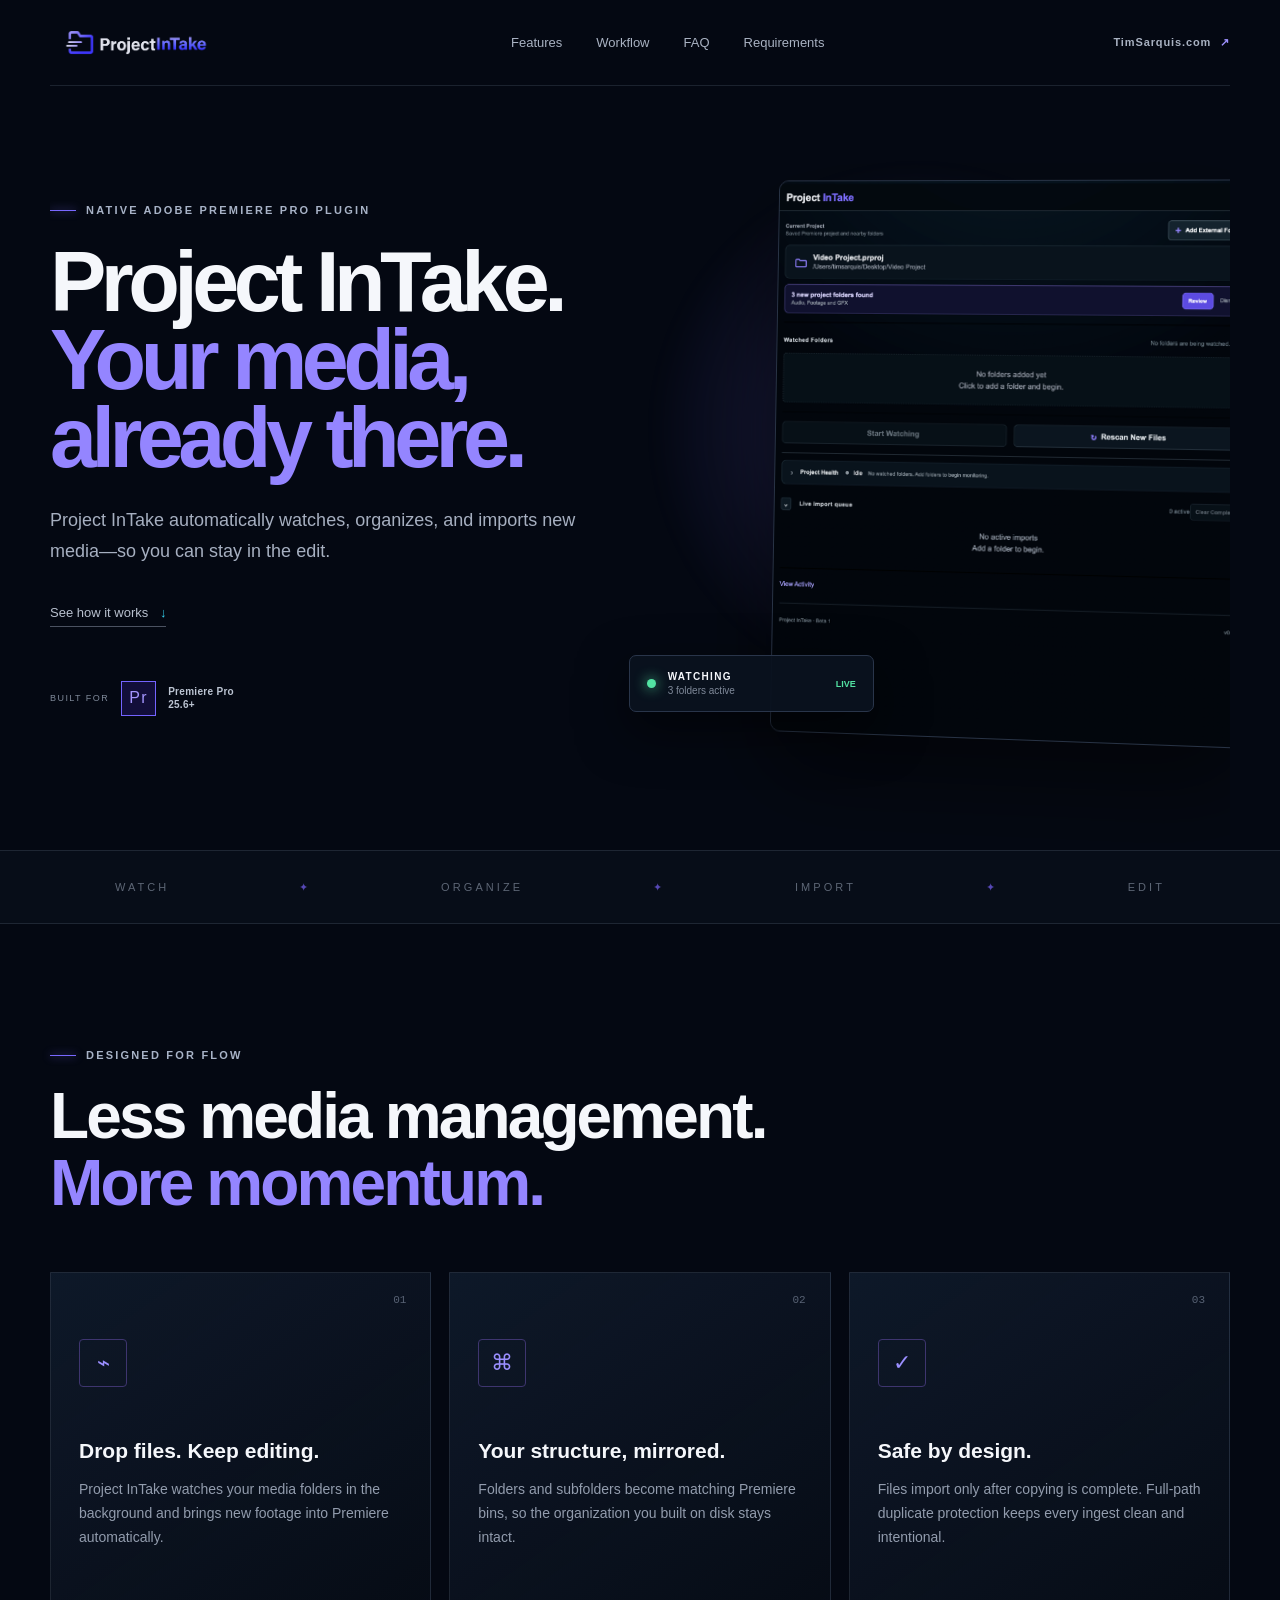
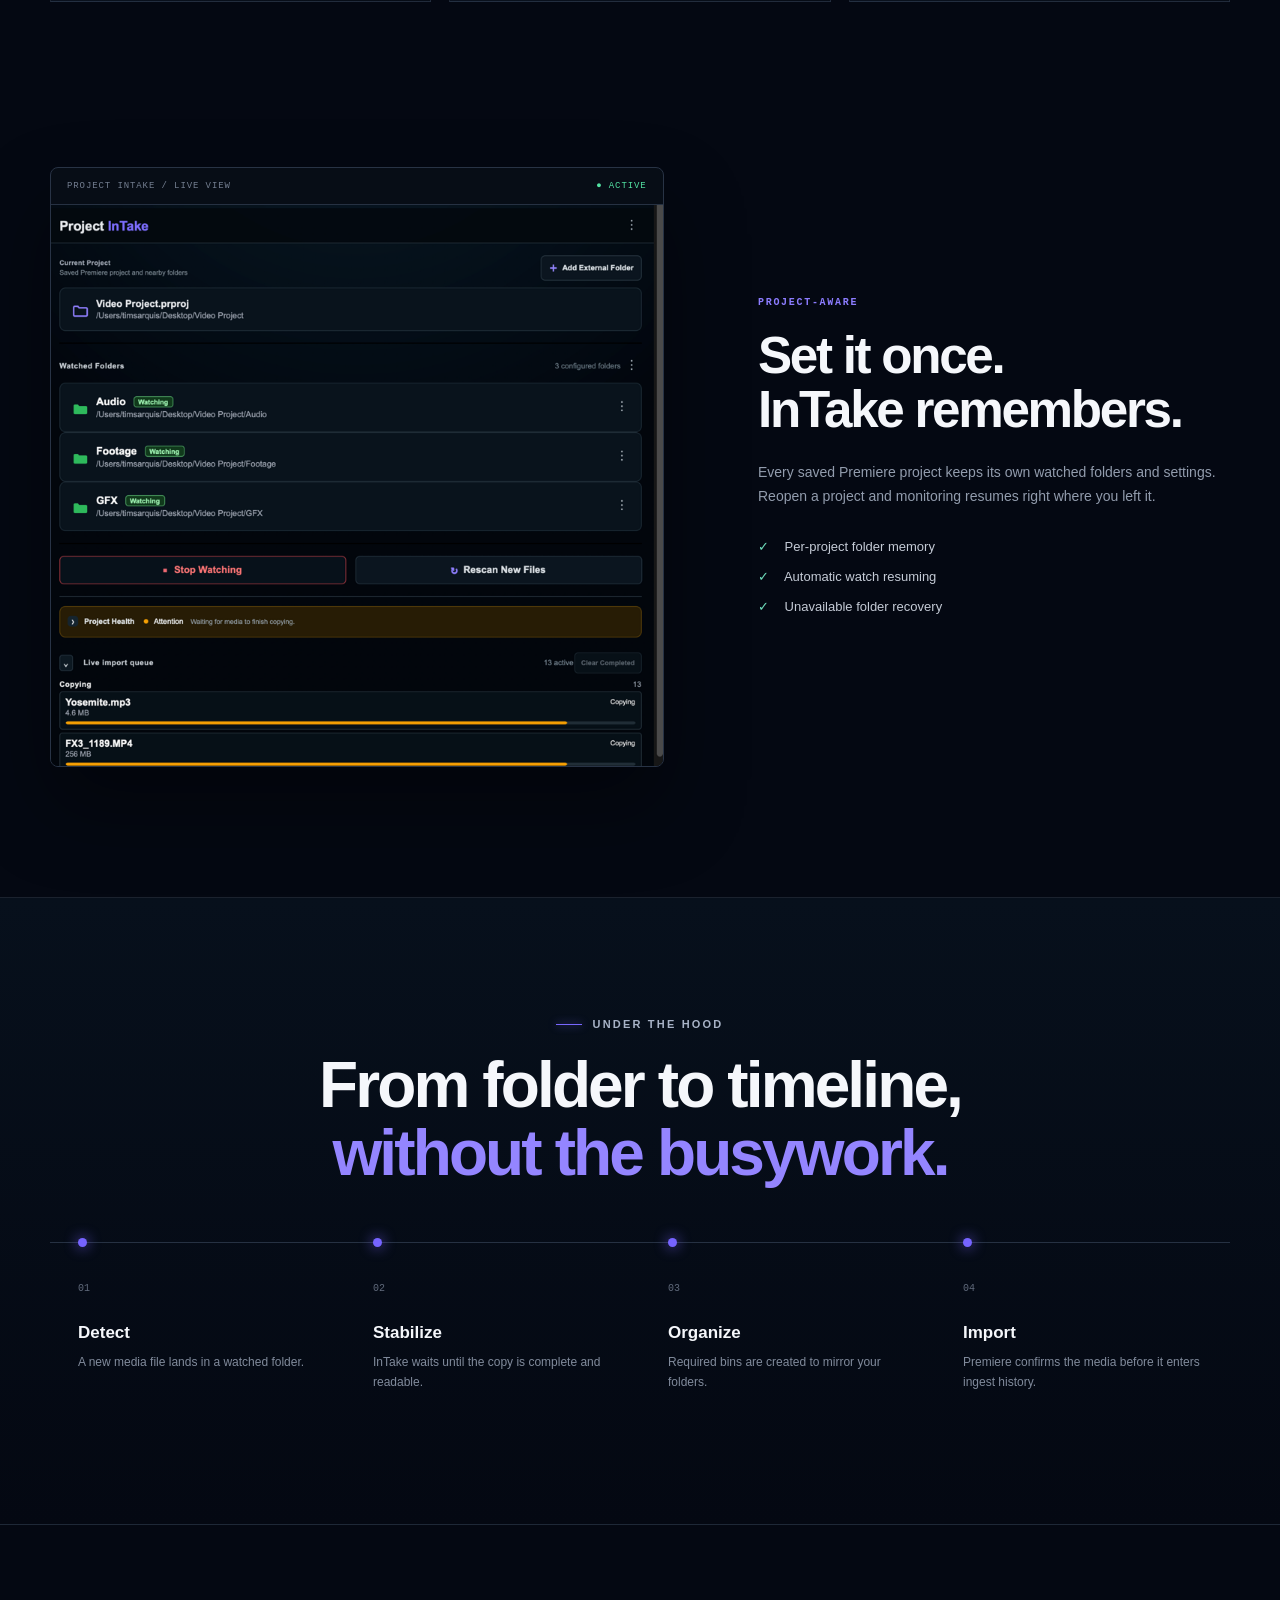
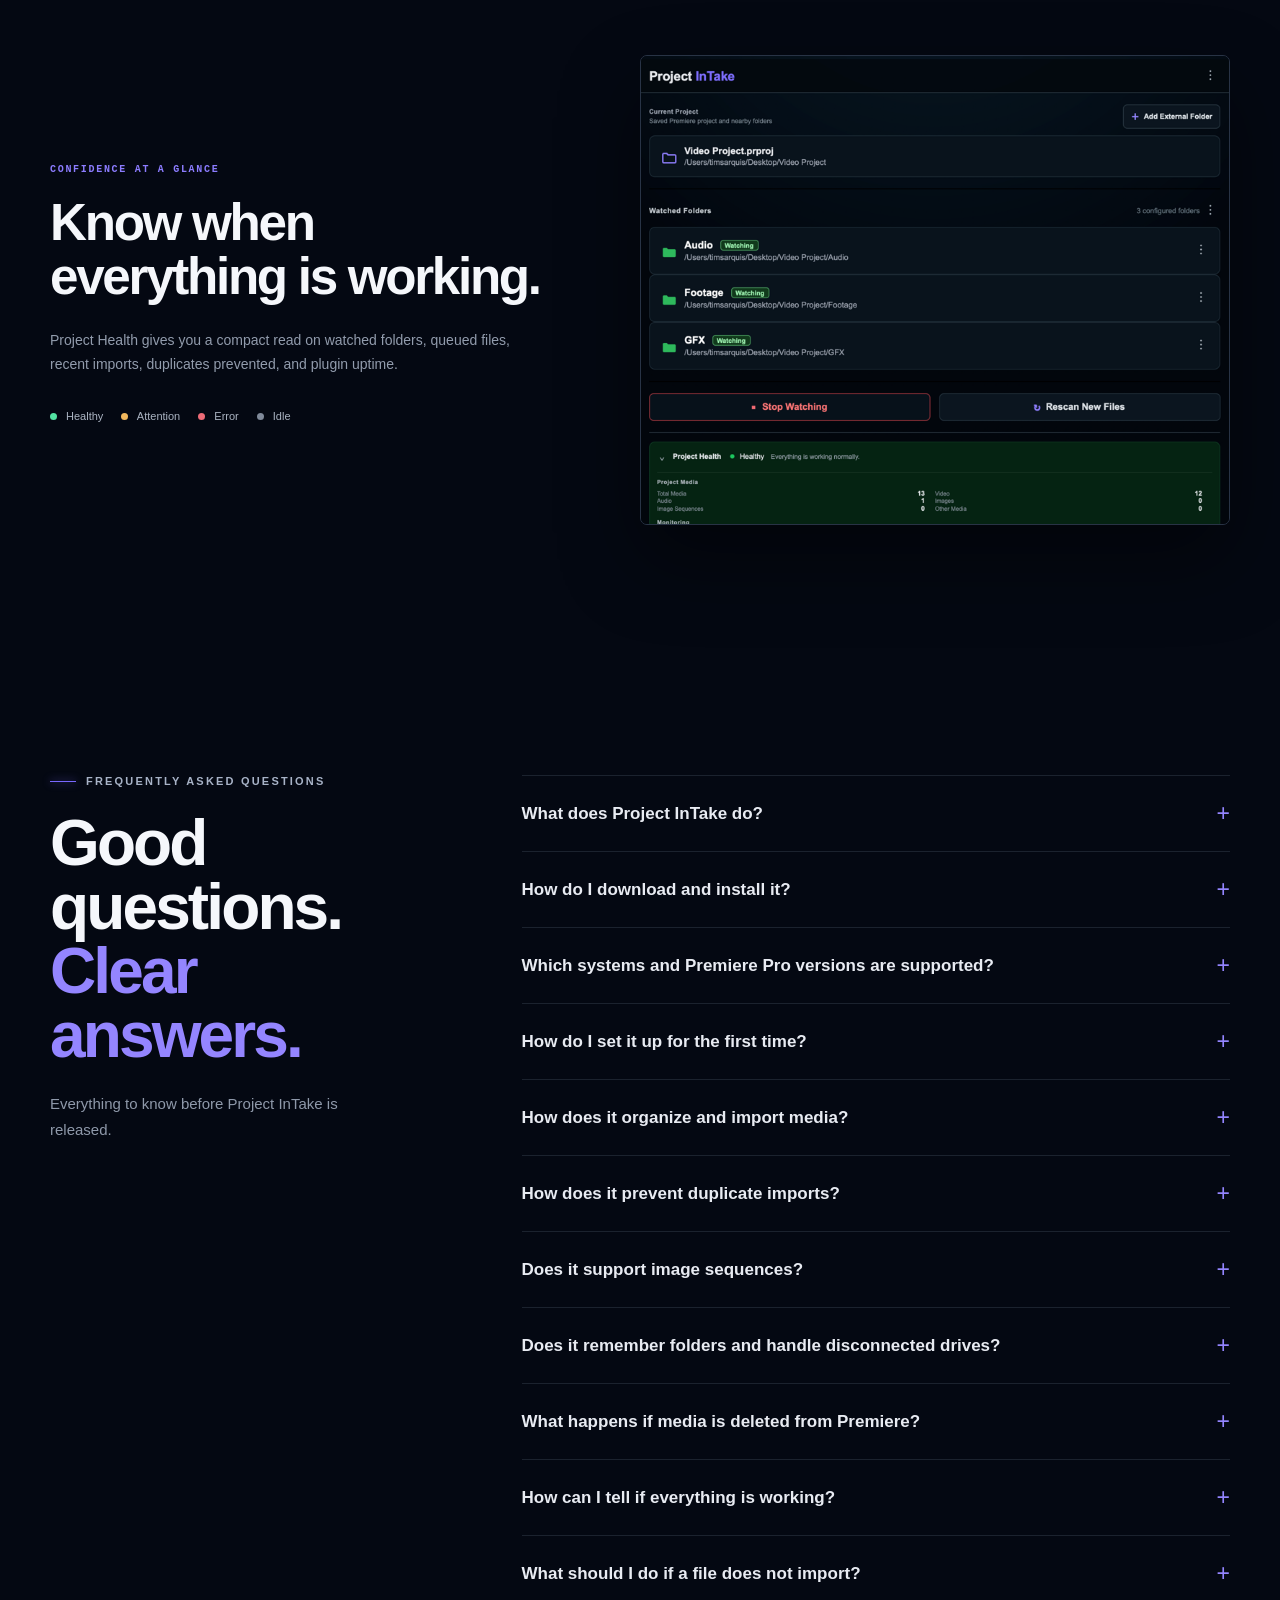
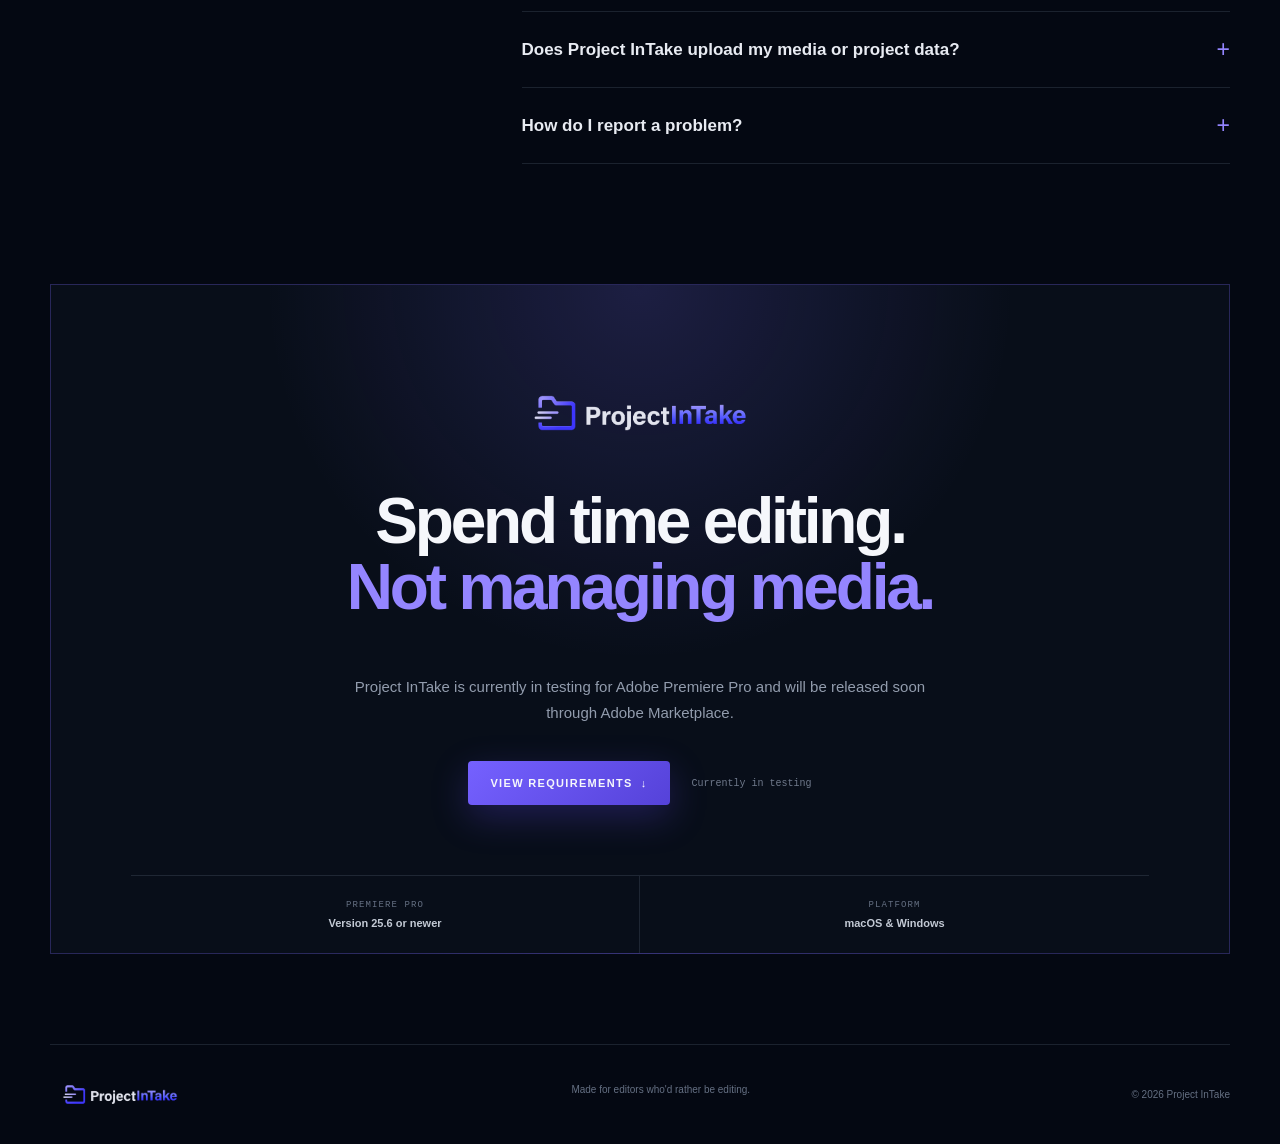
==== projectintake/index.html @ aa26c538 "Add files via upload" ====
<!doctype html>
<html lang="en">
  <head>
    <meta charset="utf-8">
    <meta name="viewport" content="width=device-width, initial-scale=1">
    <title>Project InTake — Automatic Media Ingest for Premiere Pro</title>
    <meta name="description" content="Project InTake watches your folders, organizes new media, and imports it into Adobe Premiere Pro automatically.">
    <meta name="theme-color" content="#040812">
    <link rel="canonical" href="https://timsarquis.com/projectintake/">
    <link rel="icon" href="./assets/project-intake-icon.svg" type="image/svg+xml">
    <link rel="stylesheet" href="./styles.css">
    <meta property="og:type" content="website">
    <meta property="og:title" content="Project InTake — Your media, already there.">
    <meta property="og:description" content="Automatic ingest for Adobe Premiere Pro.">
    <meta property="og:url" content="https://timsarquis.com/projectintake/">
    <meta property="og:image" content="https://timsarquis.com/projectintake/assets/og.jpg">
    <meta property="og:image:width" content="1200">
    <meta property="og:image:height" content="630">
    <meta property="og:image:alt" content="Project InTake automatic media ingest plugin for Adobe Premiere Pro">
    <meta name="twitter:card" content="summary_large_image">
    <meta name="twitter:title" content="Project InTake — Your media, already there.">
    <meta name="twitter:description" content="Automatic ingest for Adobe Premiere Pro.">
    <meta name="twitter:image" content="https://timsarquis.com/projectintake/assets/og.jpg">
    <meta name="twitter:image:alt" content="Project InTake automatic media ingest plugin for Adobe Premiere Pro">
    <script type="application/ld+json">
      {
        "@context": "https://schema.org",
        "@graph": [
          {
            "@type": "SoftwareApplication",
            "@id": "https://timsarquis.com/projectintake/#software",
            "name": "Project InTake",
            "url": "https://timsarquis.com/projectintake/",
            "description": "A native Adobe Premiere Pro plugin that watches folders, organizes new media, and imports it automatically.",
            "applicationCategory": "MultimediaApplication",
            "applicationSubCategory": "Adobe Premiere Pro plugin",
            "operatingSystem": "macOS, Windows",
            "softwareRequirements": "Adobe Premiere Pro version 25.6 or newer",
            "image": "https://timsarquis.com/projectintake/assets/og.jpg"
          },
          {
            "@type": "FAQPage",
            "@id": "https://timsarquis.com/projectintake/#faq",
            "mainEntity": [
              {
                "@type": "Question",
                "name": "What does Project InTake do?",
                "acceptedAnswer": {
                  "@type": "Answer",
                  "text": "Project InTake is a native Premiere Pro plugin that watches folders connected to your project and automatically imports new media. It mirrors your folder structure as Premiere bins, waits for copies to finish, prevents duplicate imports, and remembers each project's setup."
                }
              },
              {
                "@type": "Question",
                "name": "How do I download and install it?",
                "acceptedAnswer": {
                  "@type": "Answer",
                  "text": "Project InTake is currently in testing and will be released through Adobe Marketplace. For a packaged release, quit Premiere Pro, open the supplied .ccx file, follow the Creative Cloud Desktop prompt, reopen Premiere Pro, and choose Window → UXP Plugins → Project InTake."
                }
              },
              {
                "@type": "Question",
                "name": "Which systems and Premiere Pro versions are supported?",
                "acceptedAnswer": {
                  "@type": "Answer",
                  "text": "Project InTake is available for macOS and Windows and requires Adobe Premiere Pro version 25.6 or newer."
                }
              },
              {
                "@type": "Question",
                "name": "How do I set it up for the first time?",
                "acceptedAnswer": {
                  "@type": "Answer",
                  "text": "Save the Premiere project, open Window → UXP Plugins → Project InTake, add discovered or external folders, confirm them under Watched Folders, and select Start Watching."
                }
              },
              {
                "@type": "Question",
                "name": "How does it organize and import media?",
                "acceptedAnswer": {
                  "@type": "Answer",
                  "text": "Folders and subfolders become matching Premiere bins. Project InTake waits for a copy to finish, checks for duplicates, creates the required bins, imports the media, and records it after Premiere confirms the import."
                }
              },
              {
                "@type": "Question",
                "name": "How does it prevent duplicate imports?",
                "acceptedAnswer": {
                  "@type": "Answer",
                  "text": "Project InTake compares normalized full file paths against the active Premiere project and persistent ingest history. Files with the same name in different folders remain distinct."
                }
              },
              {
                "@type": "Question",
                "name": "Does it support image sequences?",
                "acceptedAnswer": {
                  "@type": "Answer",
                  "text": "Yes. Supported numbered image sequences are grouped and imported as sequences after they stabilize."
                }
              },
              {
                "@type": "Question",
                "name": "Does it remember folders and handle disconnected drives?",
                "acceptedAnswer": {
                  "@type": "Answer",
                  "text": "Yes. Each saved Premiere project keeps its own watched folders and monitoring state. Unavailable folders are retained and monitoring resumes when they return."
                }
              },
              {
                "@type": "Question",
                "name": "What happens if media is deleted from Premiere?",
                "acceptedAnswer": {
                  "@type": "Answer",
                  "text": "Project InTake respects intentional deletions. Rescan New Files imports only never-ingested media, while Re-ingest Missing Media restores selected deleted items."
                }
              },
              {
                "@type": "Question",
                "name": "How can I tell if everything is working?",
                "acceptedAnswer": {
                  "@type": "Answer",
                  "text": "Project Health summarizes watched and unavailable folders, queued files, recent scans and imports, duplicate prevention, plugin uptime, and Healthy, Attention, Error, or Idle states."
                }
              },
              {
                "@type": "Question",
                "name": "What should I do if a file does not import?",
                "acceptedAnswer": {
                  "@type": "Answer",
                  "text": "Allow time for the copy to finish, check the Live Import Queue, confirm the watched folder is available, select Rescan New Files, and check Project Health."
                }
              },
              {
                "@type": "Question",
                "name": "Does Project InTake upload my media or project data?",
                "acceptedAnswer": {
                  "@type": "Answer",
                  "text": "No. Project InTake operates locally, does not upload media, and stores its settings in private UXP data."
                }
              },
              {
                "@type": "Question",
                "name": "How do I report a problem?",
                "acceptedAnswer": {
                  "@type": "Answer",
                  "text": "Open Help → Export Diagnostic Report, save the report, choose Open Support Email, and send the report with a description of the issue to projectintakeplugin@gmail.com."
                }
              }
            ]
          }
        ]
      }
    </script>
  </head>
  <body>
    <main>
      <nav class="nav shell" aria-label="Primary navigation">
        <a class="brand nav-brand" href="#top" aria-label="Project InTake home">
          <img src="./assets/project-intake-logo-nav.png" alt="Project InTake" width="172" height="50">
        </a>
        <div class="nav-links">
          <a href="#features">Features</a>
          <a href="#workflow">Workflow</a>
          <a href="#faq">FAQ</a>
          <a href="#requirements">Requirements</a>
        </div>
        <a class="site-back-link" href="https://timsarquis.com/" aria-label="Return to Tim Sarquis portfolio">TimSarquis.com <span>↗</span></a>
      </nav>

      <section class="hero shell" id="top">
        <div class="hero-copy">
          <div class="eyebrow"><span></span> Native Adobe Premiere Pro plugin</div>
          <h1>Project InTake.<br><em>Your media,<br>already there.</em></h1>
          <p>Project InTake automatically watches, organizes, and imports new media—so you can stay in the edit.</p>
          <div class="hero-actions">
            <a class="text-link" href="#workflow">See how it works <span>↓</span></a>
          </div>
          <div class="compat">
            <span>BUILT FOR</span>
            <div class="pr-badge">Pr</div>
            <strong>Premiere Pro<br>25.6+</strong>
          </div>
        </div>
        <div class="hero-visual">
          <div class="orb"></div>
          <div class="screen main-screen">
            <img src="./assets/plugin-1-optimized.png" alt="Project InTake plugin showing a saved Premiere project and watched folders" width="816" height="1042" fetchpriority="high">
          </div>
          <div class="status-card">
            <div class="pulse"></div>
            <div><b>WATCHING</b><span>3 folders active</span></div>
            <strong>LIVE</strong>
          </div>
        </div>
      </section>

      <div class="signal-strip">
        <div class="shell">
          <span>WATCH</span><i>✦</i><span>ORGANIZE</span><i>✦</i><span>IMPORT</span><i>✦</i><span>EDIT</span>
        </div>
      </div>

      <section class="section shell" id="features">
        <div class="section-heading">
          <div class="eyebrow"><span></span> Designed for flow</div>
          <h2>Less media management.<br><em>More momentum.</em></h2>
        </div>
        <div class="feature-grid">
          <article class="feature-card">
            <span class="feature-number">01</span>
            <div class="feature-icon">⌁</div>
            <h3>Drop files. Keep editing.</h3>
            <p>Project InTake watches your media folders in the background and brings new footage into Premiere automatically.</p>
          </article>
          <article class="feature-card">
            <span class="feature-number">02</span>
            <div class="feature-icon">⌘</div>
            <h3>Your structure, mirrored.</h3>
            <p>Folders and subfolders become matching Premiere bins, so the organization you built on disk stays intact.</p>
          </article>
          <article class="feature-card">
            <span class="feature-number">03</span>
            <div class="feature-icon">✓</div>
            <h3>Safe by design.</h3>
            <p>Files import only after copying is complete. Full-path duplicate protection keeps every ingest clean and intentional.</p>
          </article>
        </div>
      </section>

      <section class="showcase shell">
        <div class="showcase-frame">
          <div class="frame-top"><span>PROJECT INTAKE / LIVE VIEW</span><span>● ACTIVE</span></div>
          <img src="./assets/plugin-4-optimized.png" alt="Project InTake actively monitoring project folders" width="816" height="1042" loading="lazy">
        </div>
        <div class="showcase-copy">
          <span class="kicker">PROJECT-AWARE</span>
          <h2>Set it once.<br>InTake remembers.</h2>
          <p>Every saved Premiere project keeps its own watched folders and settings. Reopen a project and monitoring resumes right where you left it.</p>
          <ul>
            <li><span>✓</span> Per-project folder memory</li>
            <li><span>✓</span> Automatic watch resuming</li>
            <li><span>✓</span> Unavailable folder recovery</li>
          </ul>
        </div>
      </section>

      <section class="workflow" id="workflow">
        <div class="shell">
          <div class="section-heading centered">
            <div class="eyebrow"><span></span> Under the hood</div>
            <h2>From folder to timeline,<br><em>without the busywork.</em></h2>
          </div>
          <div class="flow-grid">
            <div class="flow-step"><span>01</span><div class="flow-dot"></div><h3>Detect</h3><p>A new media file lands in a watched folder.</p></div>
            <div class="flow-step"><span>02</span><div class="flow-dot"></div><h3>Stabilize</h3><p>InTake waits until the copy is complete and readable.</p></div>
            <div class="flow-step"><span>03</span><div class="flow-dot"></div><h3>Organize</h3><p>Required bins are created to mirror your folders.</p></div>
            <div class="flow-step"><span>04</span><div class="flow-dot"></div><h3>Import</h3><p>Premiere confirms the media before it enters ingest history.</p></div>
          </div>
        </div>
      </section>

      <section class="health shell">
        <div class="health-copy">
          <span class="kicker">CONFIDENCE AT A GLANCE</span>
          <h2>Know when everything is working.</h2>
          <p>Project Health gives you a compact read on watched folders, queued files, recent imports, duplicates prevented, and plugin uptime.</p>
          <div class="health-states">
            <span><i class="green"></i> Healthy</span>
            <span><i class="amber"></i> Attention</span>
            <span><i class="red"></i> Error</span>
            <span><i></i> Idle</span>
          </div>
        </div>
        <div class="health-screen">
          <img src="./assets/plugin-5-optimized.png" alt="Project InTake Project Health and live import queue" width="816" height="1042" loading="lazy">
        </div>
      </section>

      <section class="faq shell" id="faq">
        <div class="faq-intro">
          <div class="eyebrow"><span></span> Frequently asked questions</div>
          <h2>Good questions.<br><em>Clear answers.</em></h2>
          <p>Everything to know before Project InTake is released.</p>
        </div>
        <div class="faq-list">
          <details>
            <summary>What does Project InTake do?</summary>
            <div class="faq-answer">
              <p>Project InTake is a native Premiere Pro plugin that watches folders connected to your project and automatically imports new media. It mirrors your folder structure as Premiere bins, waits for copies to finish, prevents duplicate imports, and remembers each project's setup.</p>
            </div>
          </details>
          <details>
            <summary>How do I download and install it?</summary>
            <div class="faq-answer">
              <p>Project InTake is currently in testing and is not yet available for public download. It will be released through Adobe Marketplace. When the packaged release is available:</p>
              <ol>
                <li>Quit Adobe Premiere Pro.</li>
                <li>Double-click the supplied Project InTake <code>.ccx</code> file.</li>
                <li>Follow the Creative Cloud Desktop installation prompt.</li>
                <li>Reopen Premiere Pro and choose <strong>Window → UXP Plugins → Project InTake</strong>.</li>
              </ol>
              <p>Developer Mode is not required for a packaged <code>.ccx</code> installation.</p>
            </div>
          </details>
          <details>
            <summary>Which systems and Premiere Pro versions are supported?</summary>
            <div class="faq-answer">
              <p>Project InTake is available for macOS and Windows and requires Adobe Premiere Pro version 25.6 or newer.</p>
            </div>
          </details>
          <details>
            <summary>How do I set it up for the first time?</summary>
            <div class="faq-answer">
              <ol>
                <li>Open and save the Premiere project you want Project InTake to manage.</li>
                <li>Open <strong>Window → UXP Plugins → Project InTake</strong>.</li>
                <li>Add the nearby folders Project InTake discovers, or choose <strong>Add External Folder</strong>.</li>
                <li>Confirm the folders under Watched Folders and select <strong>Start Watching</strong>.</li>
              </ol>
              <p>Adding a folder does not start monitoring until Start Watching is selected.</p>
            </div>
          </details>
          <details>
            <summary>How does it organize and import media?</summary>
            <div class="faq-answer">
              <p>Folders and subfolders become matching Premiere bins. When new media appears, Project InTake waits until the copy is complete, checks for duplicates, creates the required bins, imports the media, and records it only after Premiere confirms the import.</p>
            </div>
          </details>
          <details>
            <summary>How does it prevent duplicate imports?</summary>
            <div class="faq-answer">
              <p>Project InTake compares normalized full file paths against both the active Premiere project and its persistent ingest history. Files with the same name in different folders remain distinct, while media already in Premiere is skipped.</p>
            </div>
          </details>
          <details>
            <summary>Does it support image sequences?</summary>
            <div class="faq-answer">
              <p>Yes. Supported numbered image sequences are grouped and imported as sequences instead of hundreds of individual stills. Project InTake waits for the sequence to stabilize before importing it.</p>
            </div>
          </details>
          <details>
            <summary>Does it remember folders and handle disconnected drives?</summary>
            <div class="faq-answer">
              <p>Yes. Each saved Premiere project keeps its own watched folders and monitoring state. If a drive disconnects or a folder becomes unavailable, Project InTake keeps the entry, continues watching available folders, and resumes monitoring when the folder returns.</p>
            </div>
          </details>
          <details>
            <summary>What happens if media is deleted from Premiere?</summary>
            <div class="faq-answer">
              <p>Project InTake respects intentional deletions. <strong>Rescan New Files</strong> imports only media that has never been ingested. To restore a deleted project item, use <strong>Re-ingest Missing Media…</strong>, select the files you want, and confirm the recovery.</p>
            </div>
          </details>
          <details>
            <summary>How can I tell if everything is working?</summary>
            <div class="faq-answer">
              <p>Project Health summarizes watched and unavailable folders, queued files, recent scans and imports, duplicate prevention, and plugin uptime. Its Healthy, Attention, Error, and Idle states provide a quick status check.</p>
            </div>
          </details>
          <details>
            <summary>What should I do if a file does not import?</summary>
            <div class="faq-answer">
              <p>Allow time for the copy to finish, check the Live Import Queue, confirm the watched folder is available, and select <strong>Rescan New Files</strong>. Project Health will show a warning or error when something needs attention.</p>
            </div>
          </details>
          <details>
            <summary>Does Project InTake upload my media or project data?</summary>
            <div class="faq-answer">
              <p>No. Project InTake operates locally. It does not upload media or directly modify the Premiere project file. Watched folders, monitoring state, ingest history, and related settings are stored in the plugin's private UXP data.</p>
            </div>
          </details>
          <details>
            <summary>How do I report a problem?</summary>
            <div class="faq-answer">
              <p>Open <strong>Help → Export Diagnostic Report</strong>, save the report, then choose <strong>Open Support Email</strong>. Attach the report and describe what happened, what you expected, and how to reproduce it. Reports can be sent to <a href="mailto:projectintakeplugin@gmail.com">projectintakeplugin@gmail.com</a>.</p>
            </div>
          </details>
        </div>
      </section>

      <section class="install shell" id="install">
        <img class="install-logo" src="./assets/project-intake-logo.png" alt="Project InTake" width="747" height="219" loading="lazy">
        <h2>Spend time editing.<br><em>Not managing media.</em></h2>
        <p>Project InTake is currently in testing for Adobe Premiere Pro and will be released soon through Adobe Marketplace.</p>
        <div class="install-actions">
          <a class="button primary" href="#requirements">View requirements <span>↓</span></a>
          <span>Currently in testing</span>
        </div>
        <div class="requirements" id="requirements">
          <div><span>PREMIERE PRO</span><strong>Version 25.6 or newer</strong></div>
          <div><span>PLATFORM</span><strong>macOS &amp; Windows</strong></div>
        </div>
      </section>

      <footer class="shell">
        <a class="brand footer-brand" href="#top" aria-label="Project InTake home">
          <img src="./assets/project-intake-logo.png" alt="Project InTake" width="140" height="41">
        </a>
        <p>Made for editors who'd rather be editing.</p>
        <span>© 2026 Project InTake</span>
      </footer>
    </main>
  </body>
</html>
---- projectintake/styles.css ----
:root {
  --bg: #040812;
  --panel: #09111f;
  --panel-2: #0d1728;
  --text: #f5f7fb;
  --muted: #909aad;
  --line: rgba(151, 165, 190, 0.16);
  --violet: #7968ff;
  --cyan: #35d0ed;
}

* { box-sizing: border-box; }
html { scroll-behavior: smooth; }
body { margin: 0; background: var(--bg); color: var(--text); font-family: Arial, Helvetica, sans-serif; }
a { color: inherit; text-decoration: none; }
.shell { width: min(1180px, calc(100% - 48px)); margin-inline: auto; }
.nav { height: 86px; display: flex; align-items: center; justify-content: space-between; border-bottom: 1px solid var(--line); position: relative; z-index: 10; }
.brand { display: flex; align-items: center; gap: 12px; font: 700 12px/1 Arial; letter-spacing: .16em; }
.nav-brand img { display: block; width: 172px; height: auto; }
.nav-links { display: flex; gap: 34px; color: #a9b2c2; font-size: 13px; }
.nav-links a:hover { color: white; }
.site-back-link { color: #a9b2c2; font-size: 11px; font-weight: 700; letter-spacing: .08em; white-space: nowrap; }
.site-back-link span { color: #9e92ff; margin-left: 5px; }
.site-back-link:hover { color: white; }
.nav-cta { border: 1px solid rgba(121,104,255,.55); padding: 12px 16px; border-radius: 4px; font-size: 12px; font-weight: 700; }
.nav-cta span, .button span { color: #9e92ff; margin-left: 8px; }
.hero { min-height: 720px; display: grid; grid-template-columns: 48% 52%; align-items: center; padding-block: 74px 90px; overflow: hidden; }
.eyebrow { color: #a8b3c7; text-transform: uppercase; font-size: 11px; letter-spacing: .2em; font-weight: 700; display: flex; align-items: center; gap: 10px; }
.eyebrow span { width: 26px; height: 1px; background: var(--violet); box-shadow: 0 0 8px var(--violet); }
h1, h2, h3, p { margin-top: 0; }
h1 { font-size: clamp(56px, 6.6vw, 92px); line-height: .92; letter-spacing: -.065em; margin: 28px 0; }
em { color: #9485ff; font-style: normal; }
.hero-copy > p { color: #a6afc0; font-size: 18px; line-height: 1.7; max-width: 530px; }
.hero-actions { display: flex; align-items: center; gap: 32px; margin: 38px 0 54px; }
.button { display: inline-flex; align-items: center; justify-content: center; padding: 16px 22px; border-radius: 4px; text-transform: uppercase; font-size: 11px; letter-spacing: .12em; font-weight: 800; }
.button.primary { background: linear-gradient(135deg, #7561ff, #5542d9); box-shadow: 0 12px 36px rgba(89,67,220,.3); }
.button.primary span { color: white; }
.text-link { color: #b9c1cf; font-size: 13px; border-bottom: 1px solid #4b5261; padding-bottom: 6px; }
.text-link span { color: var(--cyan); margin-left: 8px; }
.compat { display: flex; align-items: center; gap: 12px; color: #7f8999; font-size: 9px; letter-spacing: .16em; }
.compat strong { color: #bcc4d2; font-size: 10px; line-height: 1.35; letter-spacing: .03em; }
.pr-badge { width: 35px; height: 35px; display: grid; place-items: center; border: 1px solid #7463ff; color: #a495ff; font-size: 16px; background: #120e3a; }
.hero-visual { position: relative; height: 600px; }
.orb { position: absolute; width: 540px; height: 540px; border-radius: 50%; background: radial-gradient(circle, rgba(62,211,235,.18), rgba(121,104,255,.12) 38%, transparent 70%); top: 0; left: 5%; filter: blur(8px); }
.screen { background: #080f18; border: 1px solid #283345; border-radius: 10px; overflow: hidden; box-shadow: 0 40px 90px rgba(0,0,0,.55); }
.screen img, .showcase-frame img, .health-screen img { display: block; width: 100%; height: auto; }
.main-screen { position: absolute; width: 480px; height: 560px; right: -20px; top: 20px; transform: perspective(1000px) rotateY(-4deg) rotateZ(1deg); }
.status-card { position: absolute; bottom: 48px; left: 2%; background: rgba(10,18,31,.95); border: 1px solid #29354a; border-radius: 7px; padding: 15px 17px; display: flex; align-items: center; gap: 12px; width: 245px; box-shadow: 0 18px 50px rgba(0,0,0,.55); }
.status-card div:nth-child(2) { display: flex; flex-direction: column; gap: 3px; }
.status-card b { font-size: 10px; letter-spacing: .13em; }
.status-card span { color: #7f8999; font-size: 10px; }
.status-card > strong { color: #53e3a3; font-size: 9px; margin-left: auto; }
.pulse { width: 9px; height: 9px; border-radius: 50%; background: #53e3a3; box-shadow: 0 0 13px #53e3a3; }
.signal-strip { border-block: 1px solid var(--line); background: #070d18; }
.signal-strip .shell { height: 72px; display: flex; align-items: center; justify-content: space-around; color: #5d6675; font-size: 11px; letter-spacing: .28em; }
.signal-strip i { color: #5547b3; font-style: normal; }
.section { padding-block: 125px; }
.section-heading h2 { font-size: clamp(42px, 5vw, 68px); line-height: 1.05; letter-spacing: -.045em; margin: 22px 0 55px; }
.feature-grid { display: grid; grid-template-columns: repeat(3, 1fr); gap: 18px; }
.feature-card { min-height: 330px; padding: 28px; border: 1px solid var(--line); background: linear-gradient(145deg, rgba(15,26,43,.9), rgba(7,13,23,.75)); position: relative; transition: transform .25s, border-color .25s; }
.feature-card:hover { transform: translateY(-6px); border-color: rgba(121,104,255,.55); }
.feature-number { position: absolute; top: 22px; right: 24px; color: #576173; font: 11px/1 monospace; }
.feature-icon { width: 48px; height: 48px; display: grid; place-items: center; color: #9b8fff; border: 1px solid #3e356f; border-radius: 4px; margin: 38px 0 52px; font-size: 22px; }
.feature-card h3 { font-size: 21px; margin-bottom: 15px; }
.feature-card p, .showcase-copy p, .health-copy p, .install > p { color: #929cad; line-height: 1.7; font-size: 14px; }
.showcase { display: grid; grid-template-columns: 52% 40%; justify-content: space-between; align-items: center; padding-block: 40px 130px; }
.showcase-frame { max-height: 600px; overflow: hidden; border: 1px solid #283345; border-radius: 8px; background: #070d16; box-shadow: 0 40px 80px rgba(0,0,0,.4); }
.frame-top { display: flex; justify-content: space-between; padding: 13px 16px; border-bottom: 1px solid #263142; color: #737e90; font: 9px monospace; letter-spacing: .1em; }
.frame-top span:last-child { color: #53e3a3; }
.kicker { color: #8c7cff; font: 700 10px/1 monospace; letter-spacing: .17em; }
.showcase-copy h2, .health-copy h2 { font-size: clamp(36px, 4vw, 58px); line-height: 1.05; letter-spacing: -.045em; margin: 20px 0 25px; }
.showcase-copy ul { list-style: none; padding: 0; margin: 30px 0; display: grid; gap: 15px; color: #c5cbd6; font-size: 13px; }
.showcase-copy li span { color: #6fddbc; margin-right: 12px; }
.workflow { border-block: 1px solid var(--line); background: linear-gradient(180deg, #07101c, #040812); padding: 120px 0; }
.centered { text-align: center; }
.centered .eyebrow { justify-content: center; }
.flow-grid { display: grid; grid-template-columns: repeat(4, 1fr); }
.flow-step { position: relative; padding: 34px 28px 0; border-top: 1px solid #263142; }
.flow-step > span { color: #606a7b; font: 10px monospace; }
.flow-dot { position: absolute; width: 9px; height: 9px; border-radius: 50%; background: #7664ff; box-shadow: 0 0 14px #7664ff; left: 28px; top: -5px; }
.flow-step h3 { font-size: 17px; margin: 28px 0 10px; }
.flow-step p { color: #818b9c; font-size: 12px; line-height: 1.65; }
.health { padding-block: 130px; display: grid; grid-template-columns: 42% 50%; justify-content: space-between; align-items: center; }
.health-screen { max-height: 470px; overflow: hidden; border: 1px solid #283345; border-radius: 7px; box-shadow: 0 35px 80px rgba(0,0,0,.45); }
.health-states { display: flex; gap: 18px; flex-wrap: wrap; margin-top: 34px; color: #abb4c2; font-size: 11px; }
.health-states i { display: inline-block; width: 7px; height: 7px; border-radius: 50%; background: #7f8999; margin-right: 6px; }
.health-states .green { background: #53e3a3; }.health-states .amber { background: #f1b85d; }.health-states .red { background: #ed6b77; }
.faq { padding-block: 120px; display: grid; grid-template-columns: minmax(260px, .7fr) minmax(0, 1.3fr); gap: 90px; align-items: start; }
.faq-intro h2 { font-size: clamp(42px, 5vw, 68px); line-height: 1; letter-spacing: -.045em; margin: 24px 0; }
.faq-intro > p { color: #8f99aa; font-size: 15px; line-height: 1.7; max-width: 340px; }
.faq-list { border-top: 1px solid var(--line); }
.faq-list details { border-bottom: 1px solid var(--line); }
.faq-list summary { list-style: none; cursor: pointer; display: flex; align-items: center; justify-content: space-between; gap: 24px; padding: 24px 0; color: #e8ebf2; font-size: 17px; font-weight: 700; }
.faq-list summary::-webkit-details-marker { display: none; }
.faq-list summary::after { content: "+"; flex: 0 0 auto; color: #9485ff; font-size: 23px; font-weight: 400; transition: transform .25s ease; }
.faq-list details[open] summary::after { transform: rotate(45deg); }
.faq-list summary:focus-visible { outline: 2px solid var(--violet); outline-offset: 6px; }
.faq-answer { padding: 0 48px 24px 0; }
.faq-answer p, .faq-answer li { color: #929cad; font-size: 14px; line-height: 1.75; }
.faq-answer p { margin: 0; }
.faq-answer p + p { margin-top: 14px; }
.faq-answer ol, .faq-answer ul { margin: 14px 0; padding-left: 21px; }
.faq-answer li + li { margin-top: 5px; }
.faq-answer strong { color: #cbd1dc; }
.faq-answer code { color: #b9afff; font-size: .92em; }
.faq-answer a { color: #a99eff; border-bottom: 1px solid rgba(169,158,255,.45); }
.faq-answer a:hover { color: #d1cbff; }
.install { margin-bottom: 90px; padding: 90px 80px 0; text-align: center; border: 1px solid rgba(121,104,255,.28); background: radial-gradient(circle at 50% 0, rgba(121,104,255,.18), transparent 42%), #080e19; }
.install-logo { width: 260px; height: auto; margin: 0 auto 34px; }
.install h2 { font-size: clamp(40px, 5vw, 70px); line-height: 1.03; letter-spacing: -.05em; }
.install > p { max-width: 580px; margin-inline: auto; font-size: 15px; }
.install-actions { display: flex; justify-content: center; align-items: center; gap: 22px; margin: 36px 0 70px; }
.install-actions > span { color: #707a8c; font: 10px monospace; }
.requirements { display: grid; grid-template-columns: repeat(2, 1fr); border-top: 1px solid var(--line); }
.requirements div { display: grid; gap: 7px; padding: 24px; border-right: 1px solid var(--line); }
.requirements div:last-child { border-right: 0; }
.requirements span { color: #657083; font: 9px monospace; letter-spacing: .12em; }
.requirements strong { color: #c3cad5; font-size: 11px; }
footer { min-height: 100px; display: flex; align-items: center; justify-content: space-between; border-top: 1px solid var(--line); color: #657083; font-size: 10px; }
footer .brand { color: #c0c6d1; }
.footer-brand img { display: block; width: 140px; height: auto; }

@media (max-width: 900px) {
  .nav-links { display: none; }
  .hero { grid-template-columns: 1fr; padding-top: 80px; }
  .hero-copy { z-index: 2; }
  .hero-visual { margin-top: 20px; height: 560px; }
  .main-screen { right: 2%; }
  .feature-grid { grid-template-columns: 1fr; }
  .feature-card { min-height: 260px; }
  .feature-icon { margin-bottom: 30px; }
  .showcase, .health { grid-template-columns: 1fr; gap: 60px; }
  .faq { grid-template-columns: 1fr; gap: 44px; }
  .flow-grid { grid-template-columns: repeat(2, 1fr); gap: 60px 0; }
}

@media (max-width: 600px) {
  .shell { width: min(100% - 28px, 1180px); }
  .nav { height: 72px; }
  .nav-brand img { width: 150px; }
  .site-back-link { font-size: 10px; }
  .nav-cta { display: none; }
  .hero { min-height: auto; padding: 70px 0 55px; }
  h1 { font-size: 55px; }
  .hero-actions { align-items: flex-start; flex-direction: column; gap: 22px; }
  .hero-visual { height: 440px; }
  .main-screen { width: 92%; height: 420px; right: -8%; }
  .status-card { bottom: 10px; }
  .signal-strip .shell { font-size: 8px; letter-spacing: .12em; }
  .section, .workflow, .health { padding-block: 85px; }
  .faq { padding-block: 85px; }
  .faq-list summary { font-size: 15px; padding: 21px 0; }
  .faq-answer { padding-right: 28px; }
  .flow-grid { grid-template-columns: 1fr; }
  .install { padding: 65px 20px 0; }
  .requirements { grid-template-columns: repeat(2, 1fr); }
  .requirements div:nth-child(2) { border-right: 0; }
  .install-actions { flex-direction: column; }
  footer { flex-direction: column; justify-content: center; gap: 15px; text-align: center; padding: 28px 0; }
}

@media (prefers-reduced-motion: reduce) { html { scroll-behavior: auto; } * { transition: none !important; } }
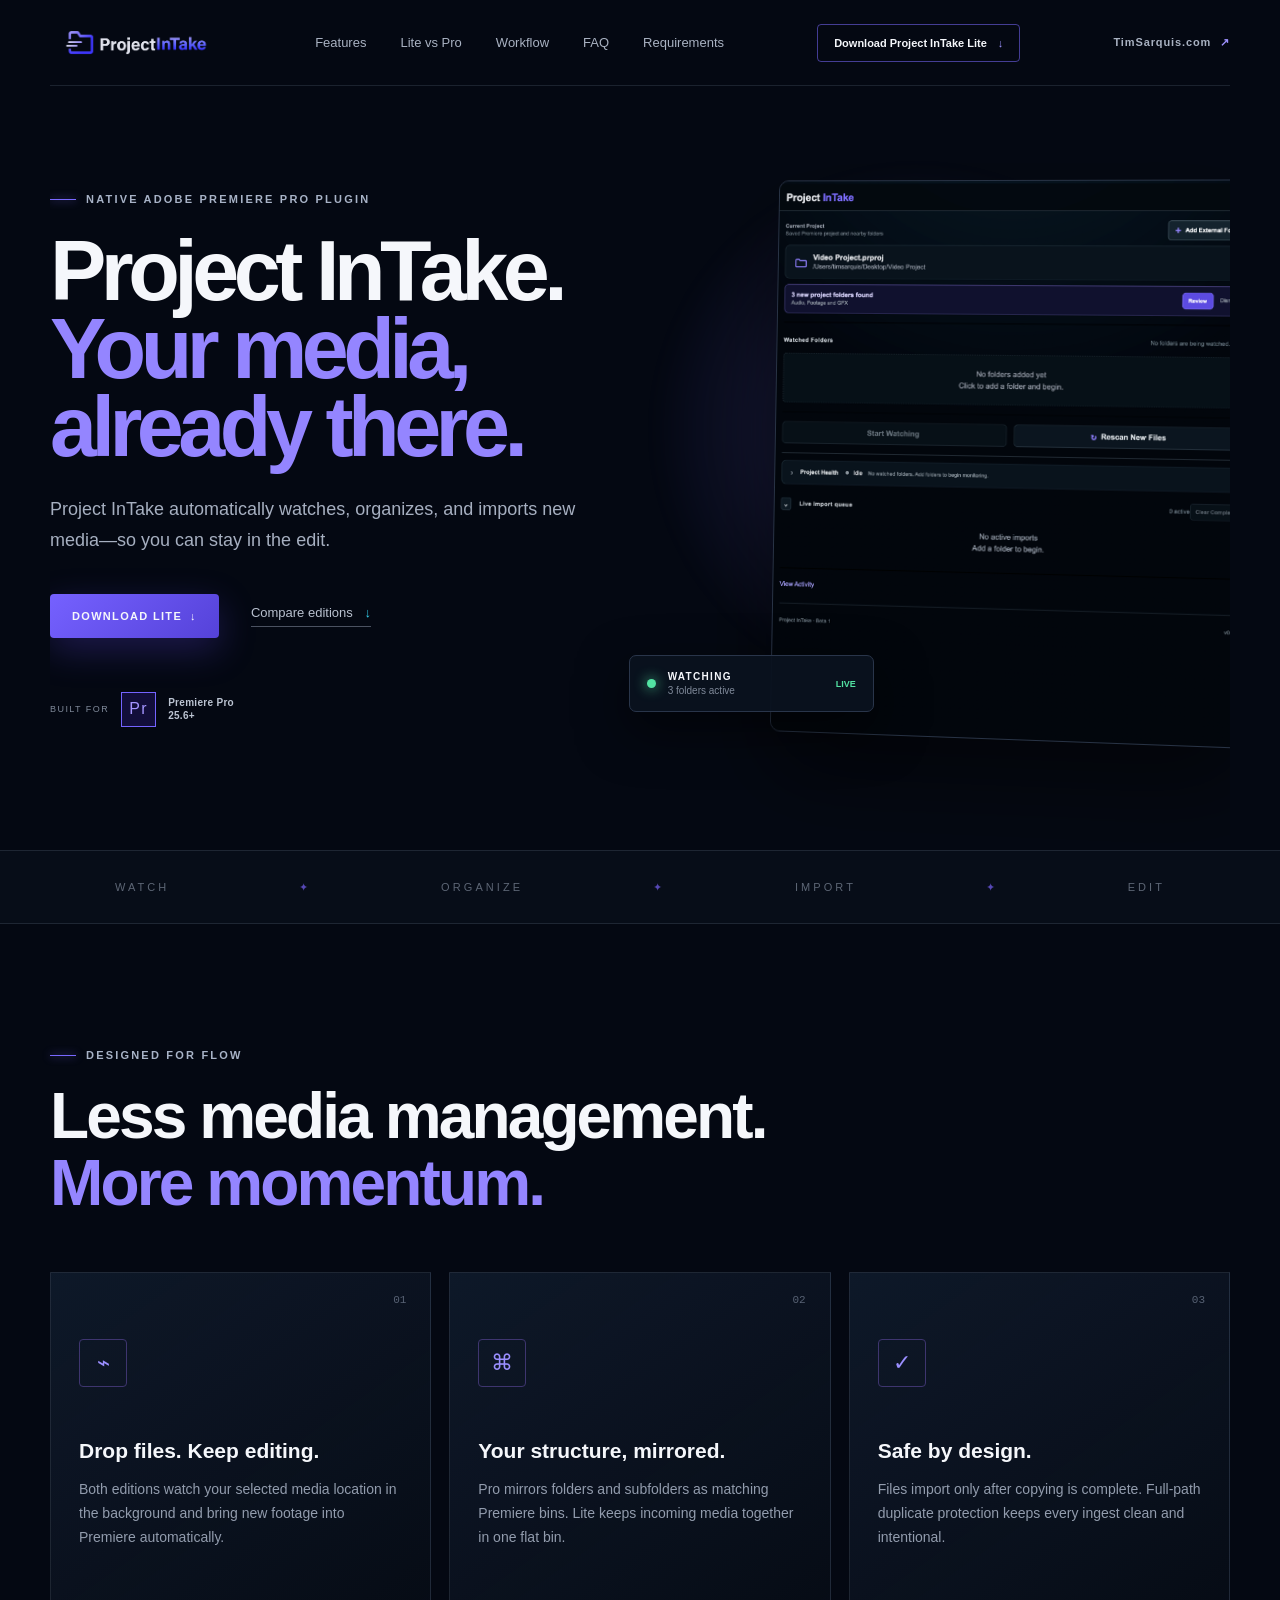
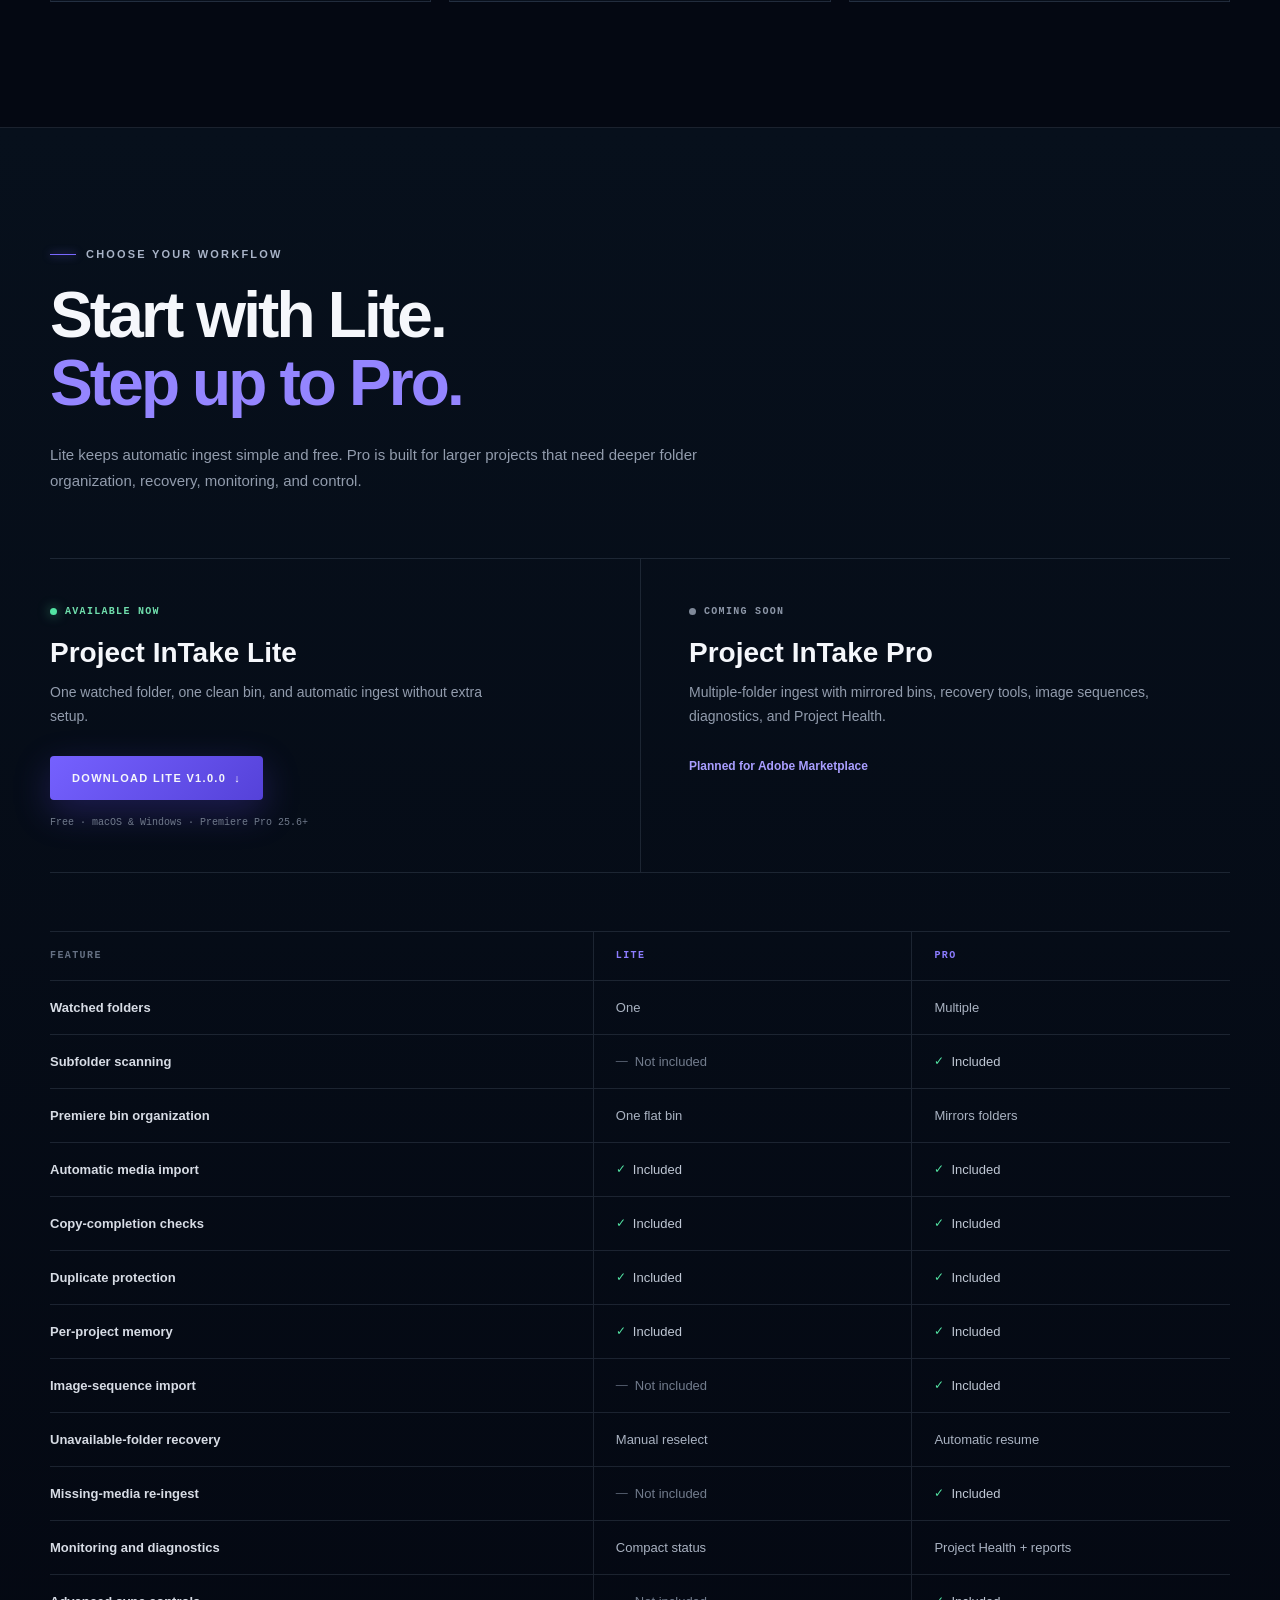
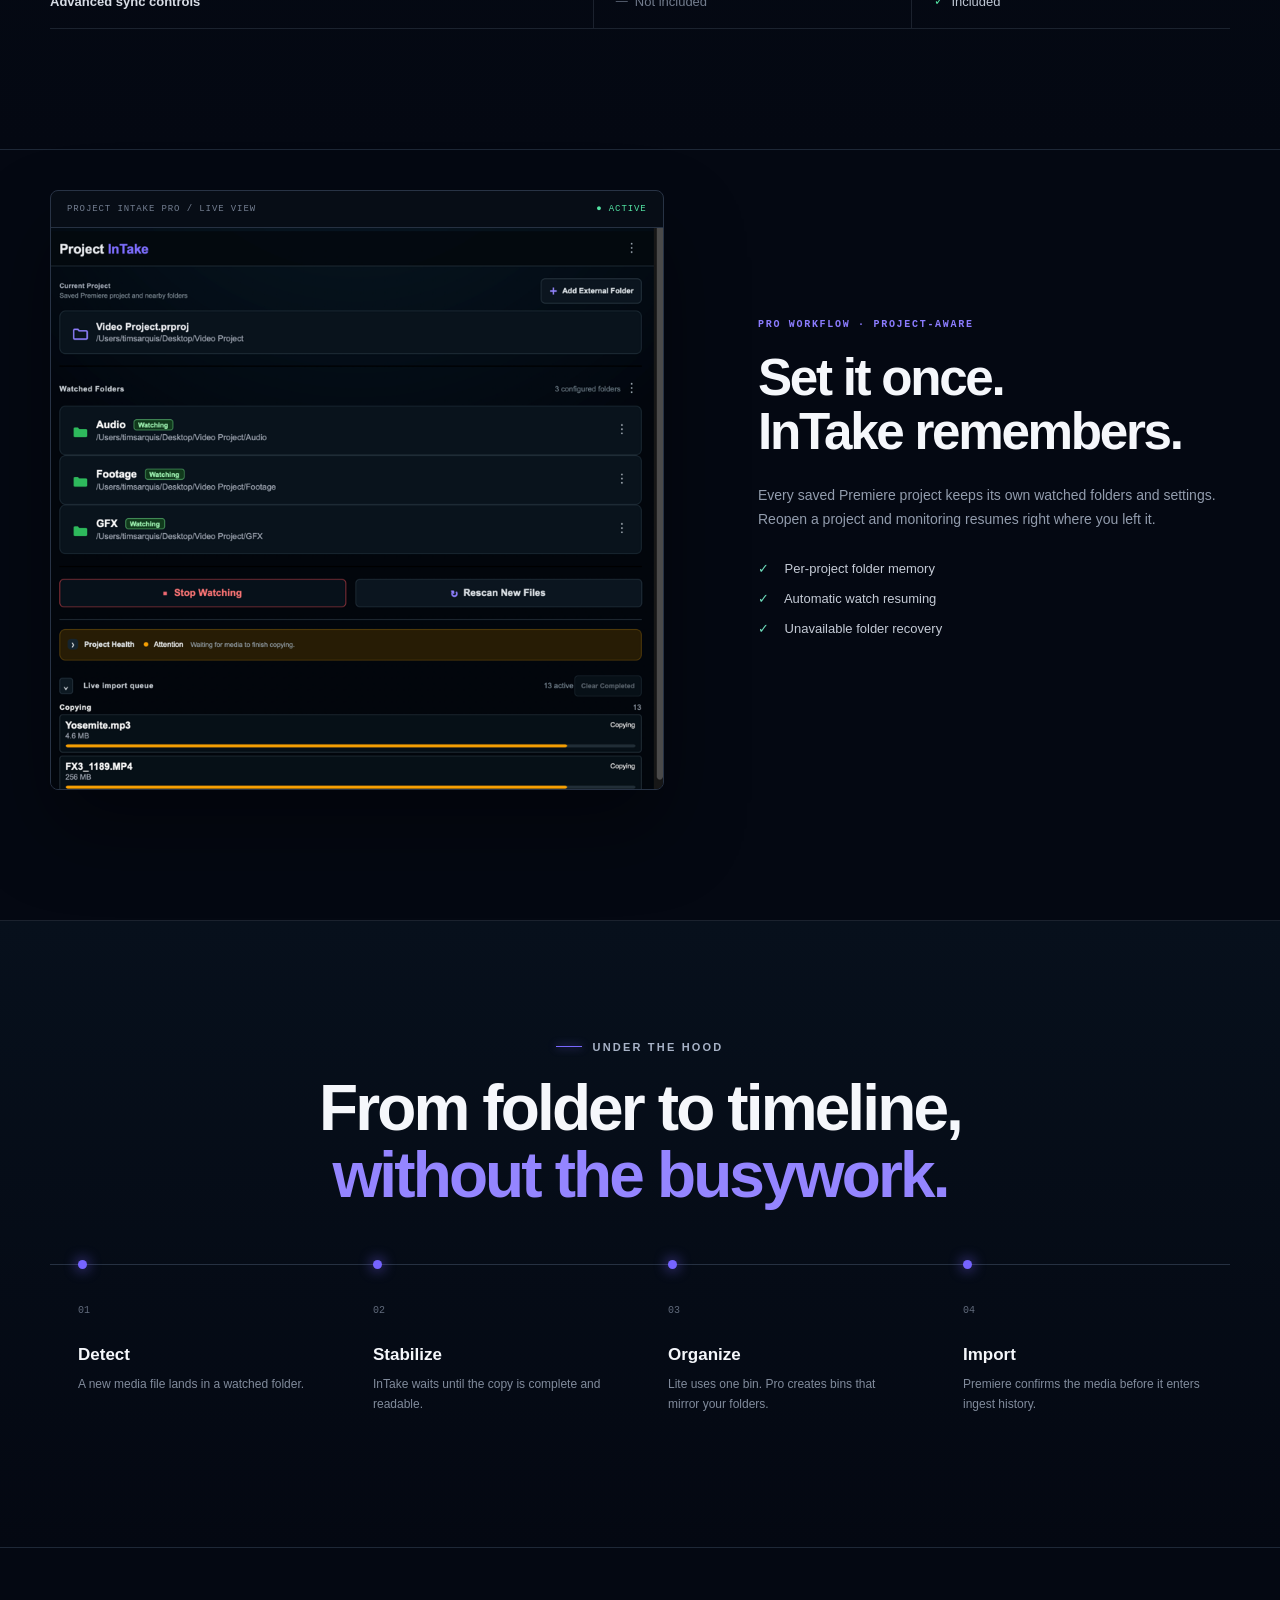
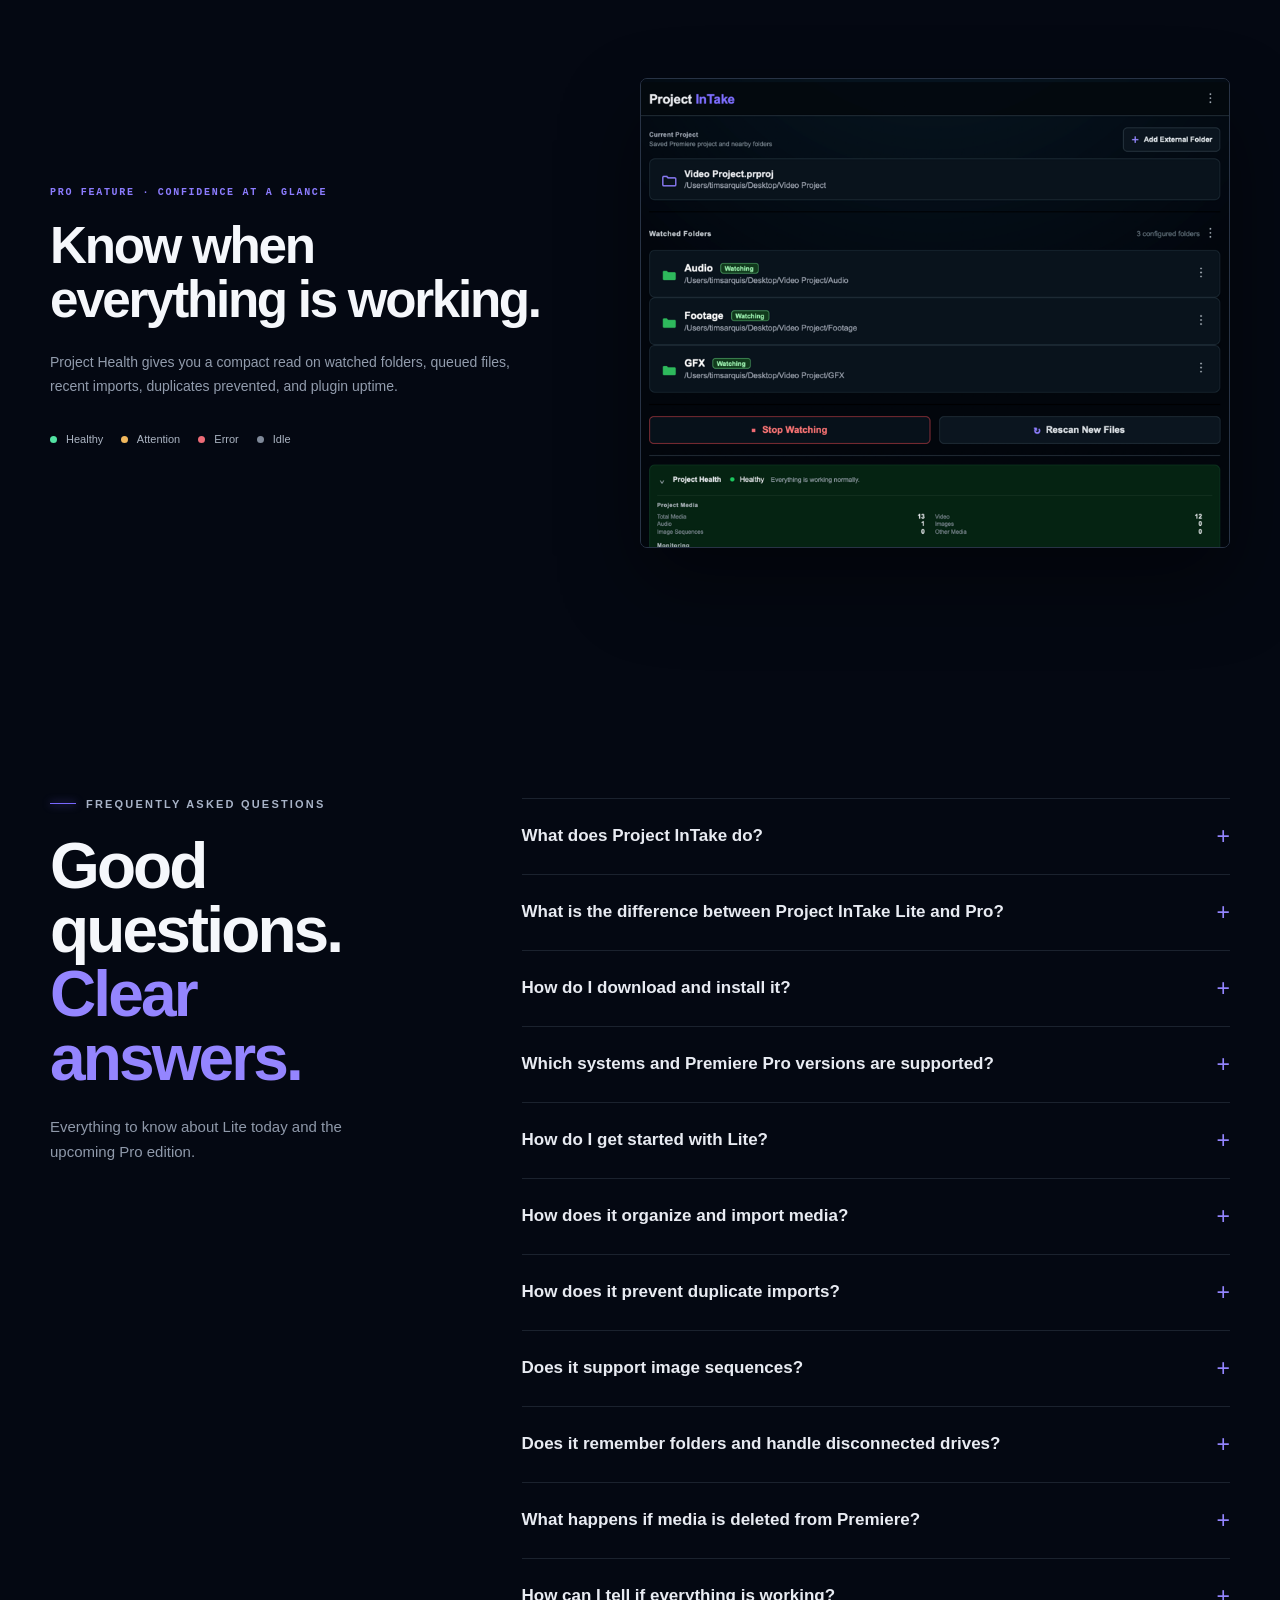
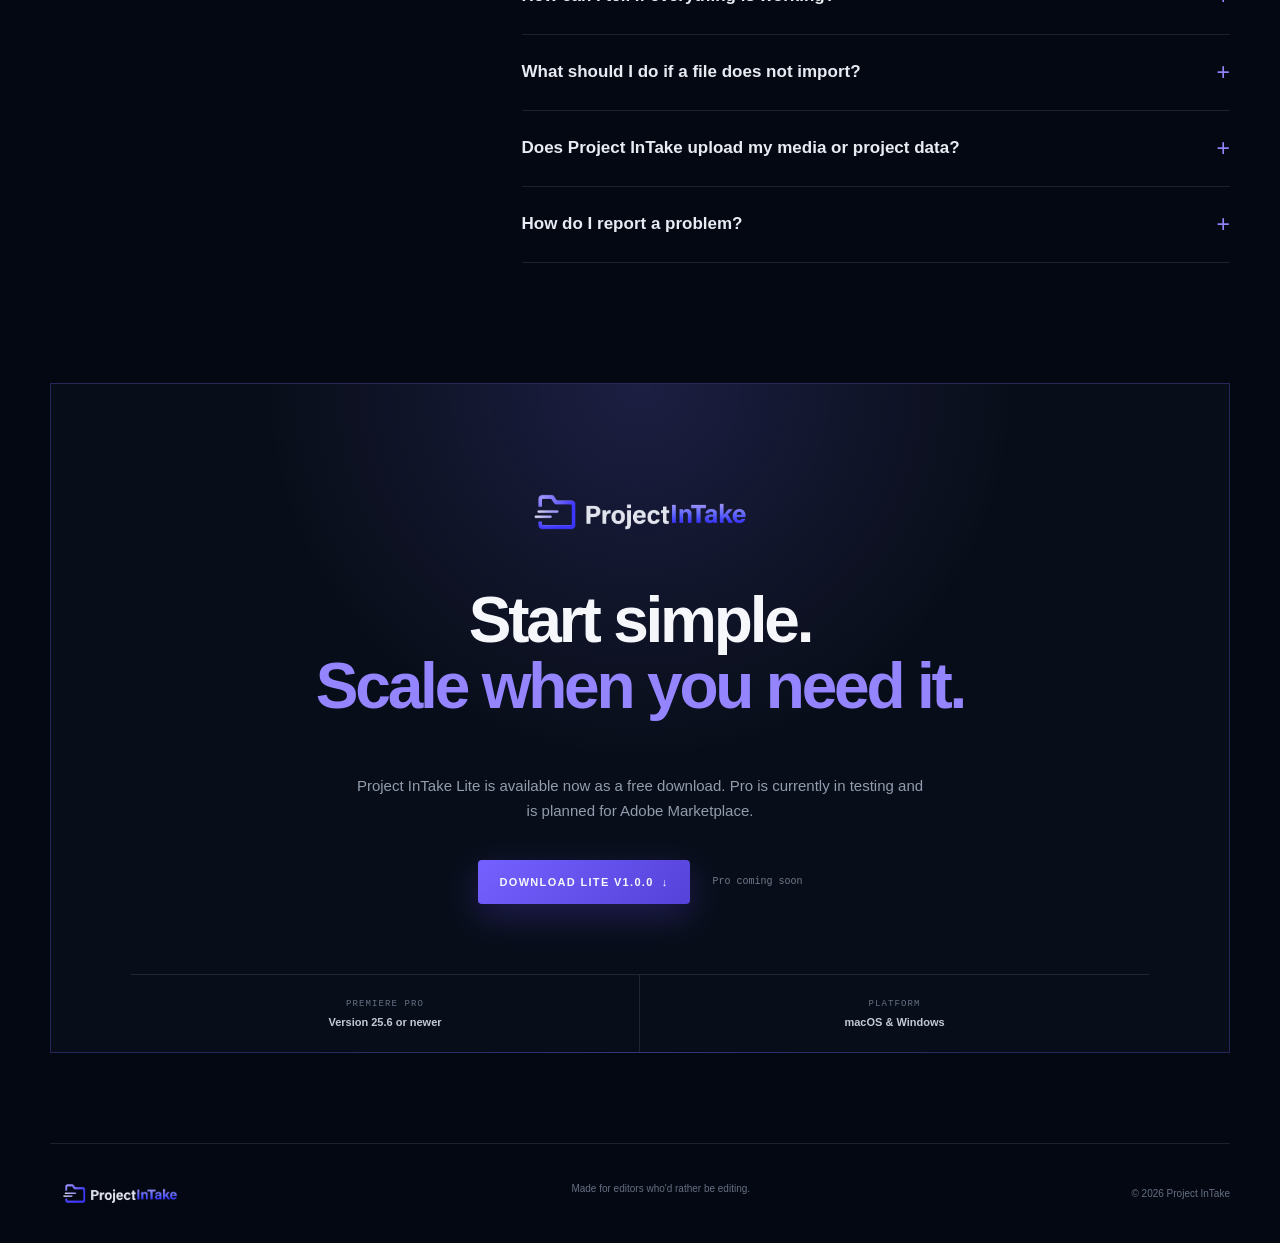
==== commit a6fb1119: "Add files via upload" ====
--- a/projectintake/index.html
+++ b/projectintake/index.html
@@ -3,23 +3,23 @@
   <head>
     <meta charset="utf-8">
     <meta name="viewport" content="width=device-width, initial-scale=1">
-    <title>Project InTake — Automatic Media Ingest for Premiere Pro</title>
-    <meta name="description" content="Project InTake watches your folders, organizes new media, and imports it into Adobe Premiere Pro automatically.">
+    <title>Project InTake — Lite &amp; Pro Media Ingest for Premiere Pro</title>
+    <meta name="description" content="Download Project InTake Lite for focused one-folder media ingest in Premiere Pro, or compare it with the advanced Pro workflow.">
     <meta name="theme-color" content="#040812">
     <link rel="canonical" href="https://timsarquis.com/projectintake/">
     <link rel="icon" href="./assets/project-intake-icon.svg" type="image/svg+xml">
     <link rel="stylesheet" href="./styles.css">
     <meta property="og:type" content="website">
-    <meta property="og:title" content="Project InTake — Your media, already there.">
-    <meta property="og:description" content="Automatic ingest for Adobe Premiere Pro.">
+    <meta property="og:title" content="Project InTake Lite &amp; Pro">
+    <meta property="og:description" content="Automatic media ingest for Adobe Premiere Pro. Download Lite or compare the advanced Pro workflow.">
     <meta property="og:url" content="https://timsarquis.com/projectintake/">
     <meta property="og:image" content="https://timsarquis.com/projectintake/assets/og.jpg">
     <meta property="og:image:width" content="1200">
     <meta property="og:image:height" content="630">
     <meta property="og:image:alt" content="Project InTake automatic media ingest plugin for Adobe Premiere Pro">
     <meta name="twitter:card" content="summary_large_image">
-    <meta name="twitter:title" content="Project InTake — Your media, already there.">
-    <meta name="twitter:description" content="Automatic ingest for Adobe Premiere Pro.">
+    <meta name="twitter:title" content="Project InTake Lite &amp; Pro">
+    <meta name="twitter:description" content="Automatic media ingest for Adobe Premiere Pro. Download Lite or compare the advanced Pro workflow.">
     <meta name="twitter:image" content="https://timsarquis.com/projectintake/assets/og.jpg">
     <meta name="twitter:image:alt" content="Project InTake automatic media ingest plugin for Adobe Premiere Pro">
     <script type="application/ld+json">
@@ -29,7 +29,7 @@
           {
             "@type": "SoftwareApplication",
             "@id": "https://timsarquis.com/projectintake/#software",
-            "name": "Project InTake",
+            "name": "Project InTake Pro",
             "url": "https://timsarquis.com/projectintake/",
             "description": "A native Adobe Premiere Pro plugin that watches folders, organizes new media, and imports it automatically.",
             "applicationCategory": "MultimediaApplication",
@@ -39,6 +39,27 @@
             "image": "https://timsarquis.com/projectintake/assets/og.jpg"
           },
           {
+            "@type": "SoftwareApplication",
+            "@id": "https://timsarquis.com/projectintake/#software-lite",
+            "name": "Project InTake Lite",
+            "url": "https://timsarquis.com/projectintake/",
+            "downloadUrl": "https://timsarquis.com/projectintake/downloads/Project-InTake-Lite-v1.0.0.zip",
+            "description": "A free Adobe Premiere Pro plugin that watches one folder and automatically imports new media into one Project Intake Lite bin.",
+            "applicationCategory": "MultimediaApplication",
+            "applicationSubCategory": "Adobe Premiere Pro plugin",
+            "operatingSystem": "macOS, Windows",
+            "softwareVersion": "1.0.0",
+            "fileSize": "26 KB",
+            "softwareRequirements": "Adobe Premiere Pro version 25.6 or newer",
+            "image": "https://timsarquis.com/projectintake/assets/og.jpg",
+            "offers": {
+              "@type": "Offer",
+              "price": "0",
+              "priceCurrency": "USD",
+              "availability": "https://schema.org/InStock"
+            }
+          },
+          {
             "@type": "FAQPage",
             "@id": "https://timsarquis.com/projectintake/#faq",
             "mainEntity": [
@@ -47,7 +68,15 @@
                 "name": "What does Project InTake do?",
                 "acceptedAnswer": {
                   "@type": "Answer",
-                  "text": "Project InTake is a native Premiere Pro plugin that watches folders connected to your project and automatically imports new media. It mirrors your folder structure as Premiere bins, waits for copies to finish, prevents duplicate imports, and remembers each project's setup."
+                  "text": "Project InTake is a native Premiere Pro plugin that watches folders connected to your project and automatically imports new media. Both editions wait for copies to finish, prevent duplicate imports, and remember settings for each Premiere project."
+                }
+              },
+              {
+                "@type": "Question",
+                "name": "What is the difference between Project InTake Lite and Pro?",
+                "acceptedAnswer": {
+                  "@type": "Answer",
+                  "text": "Lite is free and watches one folder without subfolders, importing media into one flat bin. Pro is designed for multiple watched folders, mirrored folder structures, image sequences, missing-media re-ingest, unavailable-folder recovery, Project Health, diagnostics, and advanced controls."
                 }
               },
               {
@@ -55,7 +84,7 @@
                 "name": "How do I download and install it?",
                 "acceptedAnswer": {
                   "@type": "Answer",
-                  "text": "Project InTake is currently in testing and will be released through Adobe Marketplace. For a packaged release, quit Premiere Pro, open the supplied .ccx file, follow the Creative Cloud Desktop prompt, reopen Premiere Pro, and choose Window → UXP Plugins → Project InTake."
+                  "text": "Project InTake Lite is available as a free ZIP download containing the .ccx installer and README. Unzip the download, quit Premiere Pro, open the .ccx file, follow the Creative Cloud Desktop prompt, reopen Premiere Pro, and choose Window → UXP Plugins → Project InTake Lite. Pro is currently in testing and is planned for Adobe Marketplace."
                 }
               },
               {
@@ -68,10 +97,10 @@
               },
               {
                 "@type": "Question",
-                "name": "How do I set it up for the first time?",
-                "acceptedAnswer": {
-                  "@type": "Answer",
-                  "text": "Save the Premiere project, open Window → UXP Plugins → Project InTake, add discovered or external folders, confirm them under Watched Folders, and select Start Watching."
+                "name": "How do I get started with Lite?",
+                "acceptedAnswer": {
+                  "@type": "Answer",
+                  "text": "Open a Premiere project, choose Window → UXP Plugins → Project InTake Lite, select a folder containing incoming media, and click Start Watching. Add or copy supported media directly into that folder."
                 }
               },
               {
@@ -79,7 +108,7 @@
                 "name": "How does it organize and import media?",
                 "acceptedAnswer": {
                   "@type": "Answer",
-                  "text": "Folders and subfolders become matching Premiere bins. Project InTake waits for a copy to finish, checks for duplicates, creates the required bins, imports the media, and records it after Premiere confirms the import."
+                  "text": "Lite imports direct files from one watched folder into one flat Project Intake Lite bin. Pro scans multiple folders and subfolders and mirrors their structure as Premiere bins. Both wait for copies to finish and prevent duplicate imports."
                 }
               },
               {
@@ -87,7 +116,7 @@
                 "name": "How does it prevent duplicate imports?",
                 "acceptedAnswer": {
                   "@type": "Answer",
-                  "text": "Project InTake compares normalized full file paths against the active Premiere project and persistent ingest history. Files with the same name in different folders remain distinct."
+                  "text": "Lite remembers imported-file history for each Premiere project so the same file is not repeatedly imported. Pro also indexes media already in Premiere and compares normalized full paths, so identically named files in different folders remain distinct."
                 }
               },
               {
@@ -95,7 +124,7 @@
                 "name": "Does it support image sequences?",
                 "acceptedAnswer": {
                   "@type": "Answer",
-                  "text": "Yes. Supported numbered image sequences are grouped and imported as sequences after they stabilize."
+                  "text": "Lite detects likely numbered image sequences and skips them. Pro groups and imports supported numbered files as image sequences after they stabilize."
                 }
               },
               {
@@ -103,7 +132,7 @@
                 "name": "Does it remember folders and handle disconnected drives?",
                 "acceptedAnswer": {
                   "@type": "Answer",
-                  "text": "Yes. Each saved Premiere project keeps its own watched folders and monitoring state. Unavailable folders are retained and monitoring resumes when they return."
+                  "text": "Both editions remember their selected folders for each Premiere project. Lite may require the folder to be selected again after access is lost, while Pro retains unavailable folders and resumes monitoring automatically when they return."
                 }
               },
               {
@@ -111,7 +140,7 @@
                 "name": "What happens if media is deleted from Premiere?",
                 "acceptedAnswer": {
                   "@type": "Answer",
-                  "text": "Project InTake respects intentional deletions. Rescan New Files imports only never-ingested media, while Re-ingest Missing Media restores selected deleted items."
+                  "text": "Both editions preserve ingest history so deleted items are not automatically imported again. Pro adds an explicit Re-ingest Missing Media workflow; Lite does not include manual re-ingest."
                 }
               },
               {
@@ -119,7 +148,7 @@
                 "name": "How can I tell if everything is working?",
                 "acceptedAnswer": {
                   "@type": "Answer",
-                  "text": "Project Health summarizes watched and unavailable folders, queued files, recent scans and imports, duplicate prevention, plugin uptime, and Healthy, Attention, Error, or Idle states."
+                  "text": "Lite provides a compact status message. Pro adds Project Health with watched and unavailable folders, queued files, recent scans and imports, duplicate prevention, uptime, and Healthy, Attention, Error, or Idle states."
                 }
               },
               {
@@ -127,7 +156,7 @@
                 "name": "What should I do if a file does not import?",
                 "acceptedAnswer": {
                   "@type": "Answer",
-                  "text": "Allow time for the copy to finish, check the Live Import Queue, confirm the watched folder is available, select Rescan New Files, and check Project Health."
+                  "text": "In Lite, confirm watching is active, make sure the file is directly inside the selected folder, and allow the copy to finish. In Pro, also check the Live Import Queue, use Rescan New Files, and review Project Health."
                 }
               },
               {
@@ -143,7 +172,7 @@
                 "name": "How do I report a problem?",
                 "acceptedAnswer": {
                   "@type": "Answer",
-                  "text": "Open Help → Export Diagnostic Report, save the report, choose Open Support Email, and send the report with a description of the issue to projectintakeplugin@gmail.com."
+                  "text": "Pro includes Export Diagnostic Report and Open Support Email. Lite does not include advanced diagnostics, so include your Premiere version, operating system, and reproduction steps when contacting projectintakeplugin@gmail.com."
                 }
               }
             ]
@@ -160,10 +189,16 @@
         </a>
         <div class="nav-links">
           <a href="#features">Features</a>
+          <a href="#compare">Lite vs Pro</a>
           <a href="#workflow">Workflow</a>
           <a href="#faq">FAQ</a>
           <a href="#requirements">Requirements</a>
         </div>
+        <a class="nav-cta" href="./downloads/Project-InTake-Lite-v1.0.0.zip" download aria-label="Download Project InTake Lite version 1.0.0 with README">
+          <span class="nav-cta-label-full">Download Project InTake Lite</span>
+          <span class="nav-cta-label-short">Download Lite</span>
+          <span aria-hidden="true">↓</span>
+        </a>
         <a class="site-back-link" href="https://timsarquis.com/" aria-label="Return to Tim Sarquis portfolio">TimSarquis.com <span>↗</span></a>
       </nav>
 
@@ -173,7 +208,8 @@
           <h1>Project InTake.<br><em>Your media,<br>already there.</em></h1>
           <p>Project InTake automatically watches, organizes, and imports new media—so you can stay in the edit.</p>
           <div class="hero-actions">
-            <a class="text-link" href="#workflow">See how it works <span>↓</span></a>
+            <a class="button primary" href="./downloads/Project-InTake-Lite-v1.0.0.zip" download>Download Lite <span>↓</span></a>
+            <a class="text-link" href="#compare">Compare editions <span>↓</span></a>
           </div>
           <div class="compat">
             <span>BUILT FOR</span>
@@ -210,13 +246,13 @@
             <span class="feature-number">01</span>
             <div class="feature-icon">⌁</div>
             <h3>Drop files. Keep editing.</h3>
-            <p>Project InTake watches your media folders in the background and brings new footage into Premiere automatically.</p>
+            <p>Both editions watch your selected media location in the background and bring new footage into Premiere automatically.</p>
           </article>
           <article class="feature-card">
             <span class="feature-number">02</span>
             <div class="feature-icon">⌘</div>
             <h3>Your structure, mirrored.</h3>
-            <p>Folders and subfolders become matching Premiere bins, so the organization you built on disk stays intact.</p>
+            <p>Pro mirrors folders and subfolders as matching Premiere bins. Lite keeps incoming media together in one flat bin.</p>
           </article>
           <article class="feature-card">
             <span class="feature-number">03</span>
@@ -227,13 +263,107 @@
         </div>
       </section>
 
+      <section class="compare" id="compare">
+        <div class="shell">
+          <div class="section-heading compare-heading">
+            <div class="eyebrow"><span></span> Choose your workflow</div>
+            <h2>Start with Lite.<br><em>Step up to Pro.</em></h2>
+            <p>Lite keeps automatic ingest simple and free. Pro is built for larger projects that need deeper folder organization, recovery, monitoring, and control.</p>
+          </div>
+
+          <div class="edition-summaries">
+            <div class="edition-summary">
+              <span class="edition-status available">Available now</span>
+              <h3>Project InTake Lite</h3>
+              <p>One watched folder, one clean bin, and automatic ingest without extra setup.</p>
+              <a class="button primary" href="./downloads/Project-InTake-Lite-v1.0.0.zip" download>Download Lite v1.0.0 <span>↓</span></a>
+              <small>Free · macOS &amp; Windows · Premiere Pro 25.6+</small>
+            </div>
+            <div class="edition-summary pro-summary">
+              <span class="edition-status">Coming soon</span>
+              <h3>Project InTake Pro</h3>
+              <p>Multiple-folder ingest with mirrored bins, recovery tools, image sequences, diagnostics, and Project Health.</p>
+              <span class="pro-marketplace">Planned for Adobe Marketplace</span>
+            </div>
+          </div>
+
+          <div class="comparison-grid" role="table" aria-label="Project InTake Lite and Pro feature comparison">
+            <div class="comparison-row comparison-head" role="row">
+              <div role="columnheader">Feature</div>
+              <div role="columnheader">Lite</div>
+              <div role="columnheader">Pro</div>
+            </div>
+            <div class="comparison-row" role="row">
+              <div role="rowheader">Watched folders</div>
+              <div role="cell">One</div>
+              <div role="cell">Multiple</div>
+            </div>
+            <div class="comparison-row" role="row">
+              <div role="rowheader">Subfolder scanning</div>
+              <div role="cell"><span class="availability no">Not included</span></div>
+              <div role="cell"><span class="availability yes">Included</span></div>
+            </div>
+            <div class="comparison-row" role="row">
+              <div role="rowheader">Premiere bin organization</div>
+              <div role="cell">One flat bin</div>
+              <div role="cell">Mirrors folders</div>
+            </div>
+            <div class="comparison-row" role="row">
+              <div role="rowheader">Automatic media import</div>
+              <div role="cell"><span class="availability yes">Included</span></div>
+              <div role="cell"><span class="availability yes">Included</span></div>
+            </div>
+            <div class="comparison-row" role="row">
+              <div role="rowheader">Copy-completion checks</div>
+              <div role="cell"><span class="availability yes">Included</span></div>
+              <div role="cell"><span class="availability yes">Included</span></div>
+            </div>
+            <div class="comparison-row" role="row">
+              <div role="rowheader">Duplicate protection</div>
+              <div role="cell"><span class="availability yes">Included</span></div>
+              <div role="cell"><span class="availability yes">Included</span></div>
+            </div>
+            <div class="comparison-row" role="row">
+              <div role="rowheader">Per-project memory</div>
+              <div role="cell"><span class="availability yes">Included</span></div>
+              <div role="cell"><span class="availability yes">Included</span></div>
+            </div>
+            <div class="comparison-row" role="row">
+              <div role="rowheader">Image-sequence import</div>
+              <div role="cell"><span class="availability no">Not included</span></div>
+              <div role="cell"><span class="availability yes">Included</span></div>
+            </div>
+            <div class="comparison-row" role="row">
+              <div role="rowheader">Unavailable-folder recovery</div>
+              <div role="cell">Manual reselect</div>
+              <div role="cell">Automatic resume</div>
+            </div>
+            <div class="comparison-row" role="row">
+              <div role="rowheader">Missing-media re-ingest</div>
+              <div role="cell"><span class="availability no">Not included</span></div>
+              <div role="cell"><span class="availability yes">Included</span></div>
+            </div>
+            <div class="comparison-row" role="row">
+              <div role="rowheader">Monitoring and diagnostics</div>
+              <div role="cell">Compact status</div>
+              <div role="cell">Project Health + reports</div>
+            </div>
+            <div class="comparison-row" role="row">
+              <div role="rowheader">Advanced sync controls</div>
+              <div role="cell"><span class="availability no">Not included</span></div>
+              <div role="cell"><span class="availability yes">Included</span></div>
+            </div>
+          </div>
+        </div>
+      </section>
+
       <section class="showcase shell">
         <div class="showcase-frame">
-          <div class="frame-top"><span>PROJECT INTAKE / LIVE VIEW</span><span>● ACTIVE</span></div>
+          <div class="frame-top"><span>PROJECT INTAKE PRO / LIVE VIEW</span><span>● ACTIVE</span></div>
           <img src="./assets/plugin-4-optimized.png" alt="Project InTake actively monitoring project folders" width="816" height="1042" loading="lazy">
         </div>
         <div class="showcase-copy">
-          <span class="kicker">PROJECT-AWARE</span>
+          <span class="kicker">PRO WORKFLOW · PROJECT-AWARE</span>
           <h2>Set it once.<br>InTake remembers.</h2>
           <p>Every saved Premiere project keeps its own watched folders and settings. Reopen a project and monitoring resumes right where you left it.</p>
           <ul>
@@ -253,7 +383,7 @@
           <div class="flow-grid">
             <div class="flow-step"><span>01</span><div class="flow-dot"></div><h3>Detect</h3><p>A new media file lands in a watched folder.</p></div>
             <div class="flow-step"><span>02</span><div class="flow-dot"></div><h3>Stabilize</h3><p>InTake waits until the copy is complete and readable.</p></div>
-            <div class="flow-step"><span>03</span><div class="flow-dot"></div><h3>Organize</h3><p>Required bins are created to mirror your folders.</p></div>
+            <div class="flow-step"><span>03</span><div class="flow-dot"></div><h3>Organize</h3><p>Lite uses one bin. Pro creates bins that mirror your folders.</p></div>
             <div class="flow-step"><span>04</span><div class="flow-dot"></div><h3>Import</h3><p>Premiere confirms the media before it enters ingest history.</p></div>
           </div>
         </div>
@@ -261,7 +391,7 @@
 
       <section class="health shell">
         <div class="health-copy">
-          <span class="kicker">CONFIDENCE AT A GLANCE</span>
+          <span class="kicker">PRO FEATURE · CONFIDENCE AT A GLANCE</span>
           <h2>Know when everything is working.</h2>
           <p>Project Health gives you a compact read on watched folders, queued files, recent imports, duplicates prevented, and plugin uptime.</p>
           <div class="health-states">
@@ -280,26 +410,32 @@
         <div class="faq-intro">
           <div class="eyebrow"><span></span> Frequently asked questions</div>
           <h2>Good questions.<br><em>Clear answers.</em></h2>
-          <p>Everything to know before Project InTake is released.</p>
+          <p>Everything to know about Lite today and the upcoming Pro edition.</p>
         </div>
         <div class="faq-list">
           <details>
             <summary>What does Project InTake do?</summary>
             <div class="faq-answer">
-              <p>Project InTake is a native Premiere Pro plugin that watches folders connected to your project and automatically imports new media. It mirrors your folder structure as Premiere bins, waits for copies to finish, prevents duplicate imports, and remembers each project's setup.</p>
+              <p>Project InTake is a native Premiere Pro plugin that watches folders connected to your project and automatically imports new media. Both editions wait for copies to finish, prevent duplicate imports, and remember settings for each Premiere project.</p>
+            </div>
+          </details>
+          <details>
+            <summary>What is the difference between Project InTake Lite and Pro?</summary>
+            <div class="faq-answer">
+              <p>Lite is free and focused: it watches one folder without subfolders and imports media into one flat <strong>Project Intake Lite</strong> bin. Pro is designed for multiple watched folders, mirrored folder structures, image sequences, missing-media re-ingest, unavailable-folder recovery, Project Health, diagnostics, and advanced controls.</p>
             </div>
           </details>
           <details>
             <summary>How do I download and install it?</summary>
             <div class="faq-answer">
-              <p>Project InTake is currently in testing and is not yet available for public download. It will be released through Adobe Marketplace. When the packaged release is available:</p>
+              <p><a href="./downloads/Project-InTake-Lite-v1.0.0.zip" download>Download Project InTake Lite v1.0.0</a> directly from this page. The ZIP includes the installer and README. Pro is currently in testing and is planned for Adobe Marketplace.</p>
               <ol>
                 <li>Quit Adobe Premiere Pro.</li>
-                <li>Double-click the supplied Project InTake <code>.ccx</code> file.</li>
+                <li>Unzip the download, then double-click the Project InTake Lite <code>.ccx</code> file.</li>
                 <li>Follow the Creative Cloud Desktop installation prompt.</li>
-                <li>Reopen Premiere Pro and choose <strong>Window → UXP Plugins → Project InTake</strong>.</li>
+                <li>Reopen Premiere Pro and choose <strong>Window → UXP Plugins → Project InTake Lite</strong>.</li>
               </ol>
-              <p>Developer Mode is not required for a packaged <code>.ccx</code> installation.</p>
+              <p>Developer Mode is not required for a packaged <code>.ccx</code> installation. Adobe may display a warning for a privately distributed plugin; install only the package downloaded from this site.</p>
             </div>
           </details>
           <details>
@@ -309,57 +445,58 @@
             </div>
           </details>
           <details>
-            <summary>How do I set it up for the first time?</summary>
+            <summary>How do I get started with Lite?</summary>
             <div class="faq-answer">
               <ol>
-                <li>Open and save the Premiere project you want Project InTake to manage.</li>
-                <li>Open <strong>Window → UXP Plugins → Project InTake</strong>.</li>
-                <li>Add the nearby folders Project InTake discovers, or choose <strong>Add External Folder</strong>.</li>
-                <li>Confirm the folders under Watched Folders and select <strong>Start Watching</strong>.</li>
+                <li>Open the Premiere project where you want imported media to appear.</li>
+                <li>Open <strong>Window → UXP Plugins → Project InTake Lite</strong>.</li>
+                <li>Choose <strong>Select Folder</strong> and select a folder containing incoming media.</li>
+                <li>Click <strong>Start Watching</strong>.</li>
+                <li>Add or copy supported media directly into the selected folder.</li>
               </ol>
-              <p>Adding a folder does not start monitoring until Start Watching is selected.</p>
+              <p>Lite watches one folder at a time. Selecting another folder replaces the current selection.</p>
             </div>
           </details>
           <details>
             <summary>How does it organize and import media?</summary>
             <div class="faq-answer">
-              <p>Folders and subfolders become matching Premiere bins. When new media appears, Project InTake waits until the copy is complete, checks for duplicates, creates the required bins, imports the media, and records it only after Premiere confirms the import.</p>
+              <p>Lite imports files directly inside one watched folder into one flat <strong>Project Intake Lite</strong> bin. Pro scans multiple folders and subfolders and mirrors their structure as Premiere bins. Both wait until copying is complete and prevent duplicate imports.</p>
             </div>
           </details>
           <details>
             <summary>How does it prevent duplicate imports?</summary>
             <div class="faq-answer">
-              <p>Project InTake compares normalized full file paths against both the active Premiere project and its persistent ingest history. Files with the same name in different folders remain distinct, while media already in Premiere is skipped.</p>
+              <p>Lite remembers imported-file history for each Premiere project so the same file is not repeatedly imported. Pro also indexes media already in Premiere and compares normalized full paths, so identically named files in different folders remain distinct.</p>
             </div>
           </details>
           <details>
             <summary>Does it support image sequences?</summary>
             <div class="faq-answer">
-              <p>Yes. Supported numbered image sequences are grouped and imported as sequences instead of hundreds of individual stills. Project InTake waits for the sequence to stabilize before importing it.</p>
+              <p>Lite detects likely numbered image sequences and skips them rather than importing hundreds of individual frames. Pro groups and imports supported numbered files as image sequences after they stabilize.</p>
             </div>
           </details>
           <details>
             <summary>Does it remember folders and handle disconnected drives?</summary>
             <div class="faq-answer">
-              <p>Yes. Each saved Premiere project keeps its own watched folders and monitoring state. If a drive disconnects or a folder becomes unavailable, Project InTake keeps the entry, continues watching available folders, and resumes monitoring when the folder returns.</p>
+              <p>Both editions remember their selected folders for each Premiere project. Lite may require you to select the folder again after access is lost. Pro retains unavailable folders, continues watching available locations, and resumes monitoring automatically when they return.</p>
             </div>
           </details>
           <details>
             <summary>What happens if media is deleted from Premiere?</summary>
             <div class="faq-answer">
-              <p>Project InTake respects intentional deletions. <strong>Rescan New Files</strong> imports only media that has never been ingested. To restore a deleted project item, use <strong>Re-ingest Missing Media…</strong>, select the files you want, and confirm the recovery.</p>
+              <p>Both editions preserve ingest history so deleted items are not automatically imported again. Pro adds an explicit <strong>Re-ingest Missing Media…</strong> workflow for selected recovery. Lite does not include manual re-ingest.</p>
             </div>
           </details>
           <details>
             <summary>How can I tell if everything is working?</summary>
             <div class="faq-answer">
-              <p>Project Health summarizes watched and unavailable folders, queued files, recent scans and imports, duplicate prevention, and plugin uptime. Its Healthy, Attention, Error, and Idle states provide a quick status check.</p>
+              <p>Lite provides a compact status message beneath its controls. Pro adds Project Health with watched and unavailable folders, queued files, recent scans and imports, duplicate prevention, uptime, and Healthy, Attention, Error, or Idle states.</p>
             </div>
           </details>
           <details>
             <summary>What should I do if a file does not import?</summary>
             <div class="faq-answer">
-              <p>Allow time for the copy to finish, check the Live Import Queue, confirm the watched folder is available, and select <strong>Rescan New Files</strong>. Project Health will show a warning or error when something needs attention.</p>
+              <p>In Lite, confirm that watching is active, make sure the file is directly inside the selected folder rather than a subfolder, and allow time for the copy to finish. In Pro, also check the Live Import Queue, use <strong>Rescan New Files</strong>, and review Project Health.</p>
             </div>
           </details>
           <details>
@@ -371,7 +508,7 @@
           <details>
             <summary>How do I report a problem?</summary>
             <div class="faq-answer">
-              <p>Open <strong>Help → Export Diagnostic Report</strong>, save the report, then choose <strong>Open Support Email</strong>. Attach the report and describe what happened, what you expected, and how to reproduce it. Reports can be sent to <a href="mailto:projectintakeplugin@gmail.com">projectintakeplugin@gmail.com</a>.</p>
+              <p>Pro includes <strong>Help → Export Diagnostic Report</strong> and an <strong>Open Support Email</strong> action. Lite does not include advanced diagnostics, so include your Premiere version, operating system, and reproduction steps when contacting <a href="mailto:projectintakeplugin@gmail.com">projectintakeplugin@gmail.com</a>.</p>
             </div>
           </details>
         </div>
@@ -379,11 +516,11 @@
 
       <section class="install shell" id="install">
         <img class="install-logo" src="./assets/project-intake-logo.png" alt="Project InTake" width="747" height="219" loading="lazy">
-        <h2>Spend time editing.<br><em>Not managing media.</em></h2>
-        <p>Project InTake is currently in testing for Adobe Premiere Pro and will be released soon through Adobe Marketplace.</p>
+        <h2>Start simple.<br><em>Scale when you need it.</em></h2>
+        <p>Project InTake Lite is available now as a free download. Pro is currently in testing and is planned for Adobe Marketplace.</p>
         <div class="install-actions">
-          <a class="button primary" href="#requirements">View requirements <span>↓</span></a>
-          <span>Currently in testing</span>
+          <a class="button primary" href="./downloads/Project-InTake-Lite-v1.0.0.zip" download>Download Lite v1.0.0 <span>↓</span></a>
+          <span>Pro coming soon</span>
         </div>
         <div class="requirements" id="requirements">
           <div><span>PREMIERE PRO</span><strong>Version 25.6 or newer</strong></div>
--- a/projectintake/styles.css
+++ b/projectintake/styles.css
@@ -22,8 +22,10 @@
 .site-back-link { color: #a9b2c2; font-size: 11px; font-weight: 700; letter-spacing: .08em; white-space: nowrap; }
 .site-back-link span { color: #9e92ff; margin-left: 5px; }
 .site-back-link:hover { color: white; }
-.nav-cta { border: 1px solid rgba(121,104,255,.55); padding: 12px 16px; border-radius: 4px; font-size: 12px; font-weight: 700; }
-.nav-cta span, .button span { color: #9e92ff; margin-left: 8px; }
+.nav-cta { border: 1px solid rgba(121,104,255,.55); padding: 12px 16px; border-radius: 4px; font-size: 11px; font-weight: 700; white-space: nowrap; transition: color .2s ease, border-color .2s ease, background-color .2s ease; }
+.nav-cta:hover { color: white; border-color: #8e80ff; background: rgba(121,104,255,.12); }
+.nav-cta > span:last-child, .button span { color: #9e92ff; margin-left: 8px; }
+.nav-cta-label-short { display: none; }
 .hero { min-height: 720px; display: grid; grid-template-columns: 48% 52%; align-items: center; padding-block: 74px 90px; overflow: hidden; }
 .eyebrow { color: #a8b3c7; text-transform: uppercase; font-size: 11px; letter-spacing: .2em; font-weight: 700; display: flex; align-items: center; gap: 10px; }
 .eyebrow span { width: 26px; height: 1px; background: var(--violet); box-shadow: 0 0 8px var(--violet); }
@@ -63,6 +65,34 @@
 .feature-icon { width: 48px; height: 48px; display: grid; place-items: center; color: #9b8fff; border: 1px solid #3e356f; border-radius: 4px; margin: 38px 0 52px; font-size: 22px; }
 .feature-card h3 { font-size: 21px; margin-bottom: 15px; }
 .feature-card p, .showcase-copy p, .health-copy p, .install > p { color: #929cad; line-height: 1.7; font-size: 14px; }
+.compare { padding: 120px 0; border-block: 1px solid var(--line); background: linear-gradient(180deg, #07101c, #040812); }
+.compare-heading { max-width: 760px; }
+.compare-heading > p { max-width: 650px; color: #929cad; font-size: 15px; line-height: 1.75; margin: -30px 0 64px; }
+.edition-summaries { display: grid; grid-template-columns: repeat(2, minmax(0, 1fr)); border-block: 1px solid var(--line); }
+.edition-summary { min-height: 270px; padding: 42px 48px 42px 0; }
+.edition-summary + .edition-summary { border-left: 1px solid var(--line); padding-left: 48px; }
+.edition-status { display: inline-flex; align-items: center; gap: 8px; color: #8d97a8; font: 700 10px/1 monospace; letter-spacing: .13em; text-transform: uppercase; }
+.edition-status::before { content: ""; width: 7px; height: 7px; border-radius: 50%; background: #7f8999; }
+.edition-status.available { color: #70dfad; }
+.edition-status.available::before { background: #53e3a3; box-shadow: 0 0 12px rgba(83,227,163,.65); }
+.edition-summary h3 { font-size: 28px; margin: 18px 0 12px; }
+.edition-summary p { max-width: 470px; color: #929cad; font-size: 14px; line-height: 1.7; }
+.edition-summary .button { margin-top: 13px; }
+.edition-summary small { display: block; margin-top: 15px; color: #6f798a; font: 10px/1.5 monospace; }
+.pro-marketplace { display: inline-block; margin-top: 16px; color: #a99eff; font-size: 12px; font-weight: 700; }
+.comparison-grid { margin-top: 58px; border-top: 1px solid var(--line); }
+.comparison-row { display: grid; grid-template-columns: minmax(0, 46%) minmax(0, 27%) minmax(0, 27%); border-bottom: 1px solid var(--line); color: #aab3c2; font-size: 13px; }
+.comparison-row > div { display: flex; align-items: center; min-width: 0; padding: 19px 22px; }
+.comparison-row > div:first-child { padding-left: 0; color: #d7dce5; font-weight: 700; }
+.comparison-row > div + div { border-left: 1px solid var(--line); }
+.comparison-head { color: #8c7cff; font: 700 10px/1 monospace; letter-spacing: .14em; text-transform: uppercase; }
+.comparison-head > div:first-child { color: #657083; }
+.availability { display: inline-flex; align-items: center; gap: 7px; }
+.availability::before { font-size: 12px; }
+.availability.yes { color: #bfc7d4; }
+.availability.yes::before { content: "✓"; color: #53e3a3; }
+.availability.no { color: #727c8d; }
+.availability.no::before { content: "—"; color: #596273; }
 .showcase { display: grid; grid-template-columns: 52% 40%; justify-content: space-between; align-items: center; padding-block: 40px 130px; }
 .showcase-frame { max-height: 600px; overflow: hidden; border: 1px solid #283345; border-radius: 8px; background: #070d16; box-shadow: 0 40px 80px rgba(0,0,0,.4); }
 .frame-top { display: flex; justify-content: space-between; padding: 13px 16px; border-bottom: 1px solid #263142; color: #737e90; font: 9px monospace; letter-spacing: .1em; }
@@ -122,6 +152,8 @@
 
 @media (max-width: 900px) {
   .nav-links { display: none; }
+  .nav { gap: 20px; }
+  .nav-cta { margin-left: auto; }
   .hero { grid-template-columns: 1fr; padding-top: 80px; }
   .hero-copy { z-index: 2; }
   .hero-visual { margin-top: 20px; height: 560px; }
@@ -129,6 +161,9 @@
   .feature-grid { grid-template-columns: 1fr; }
   .feature-card { min-height: 260px; }
   .feature-icon { margin-bottom: 30px; }
+  .edition-summaries { grid-template-columns: 1fr; }
+  .edition-summary { padding: 38px 0; }
+  .edition-summary + .edition-summary { border-top: 1px solid var(--line); border-left: 0; padding-left: 0; }
   .showcase, .health { grid-template-columns: 1fr; gap: 60px; }
   .faq { grid-template-columns: 1fr; gap: 44px; }
   .flow-grid { grid-template-columns: repeat(2, 1fr); gap: 60px 0; }
@@ -138,8 +173,10 @@
   .shell { width: min(100% - 28px, 1180px); }
   .nav { height: 72px; }
   .nav-brand img { width: 150px; }
-  .site-back-link { font-size: 10px; }
-  .nav-cta { display: none; }
+  .site-back-link { display: none; }
+  .nav-cta { padding: 10px 12px; font-size: 9px; }
+  .nav-cta-label-full { display: none; }
+  .nav-cta-label-short { display: inline; }
   .hero { min-height: auto; padding: 70px 0 55px; }
   h1 { font-size: 55px; }
   .hero-actions { align-items: flex-start; flex-direction: column; gap: 22px; }
@@ -148,6 +185,14 @@
   .status-card { bottom: 10px; }
   .signal-strip .shell { font-size: 8px; letter-spacing: .12em; }
   .section, .workflow, .health { padding-block: 85px; }
+  .compare { padding: 85px 0; }
+  .compare-heading > p { margin-top: -26px; margin-bottom: 48px; }
+  .comparison-row { grid-template-columns: minmax(0, 44%) minmax(0, 28%) minmax(0, 28%); font-size: 11px; }
+  .comparison-row > div { align-items: flex-start; padding: 15px 9px; line-height: 1.45; }
+  .comparison-row > div:first-child { padding-left: 0; }
+  .comparison-head { font-size: 9px; }
+  .availability { display: block; }
+  .availability::before { margin-right: 4px; }
   .faq { padding-block: 85px; }
   .faq-list summary { font-size: 15px; padding: 21px 0; }
   .faq-answer { padding-right: 28px; }
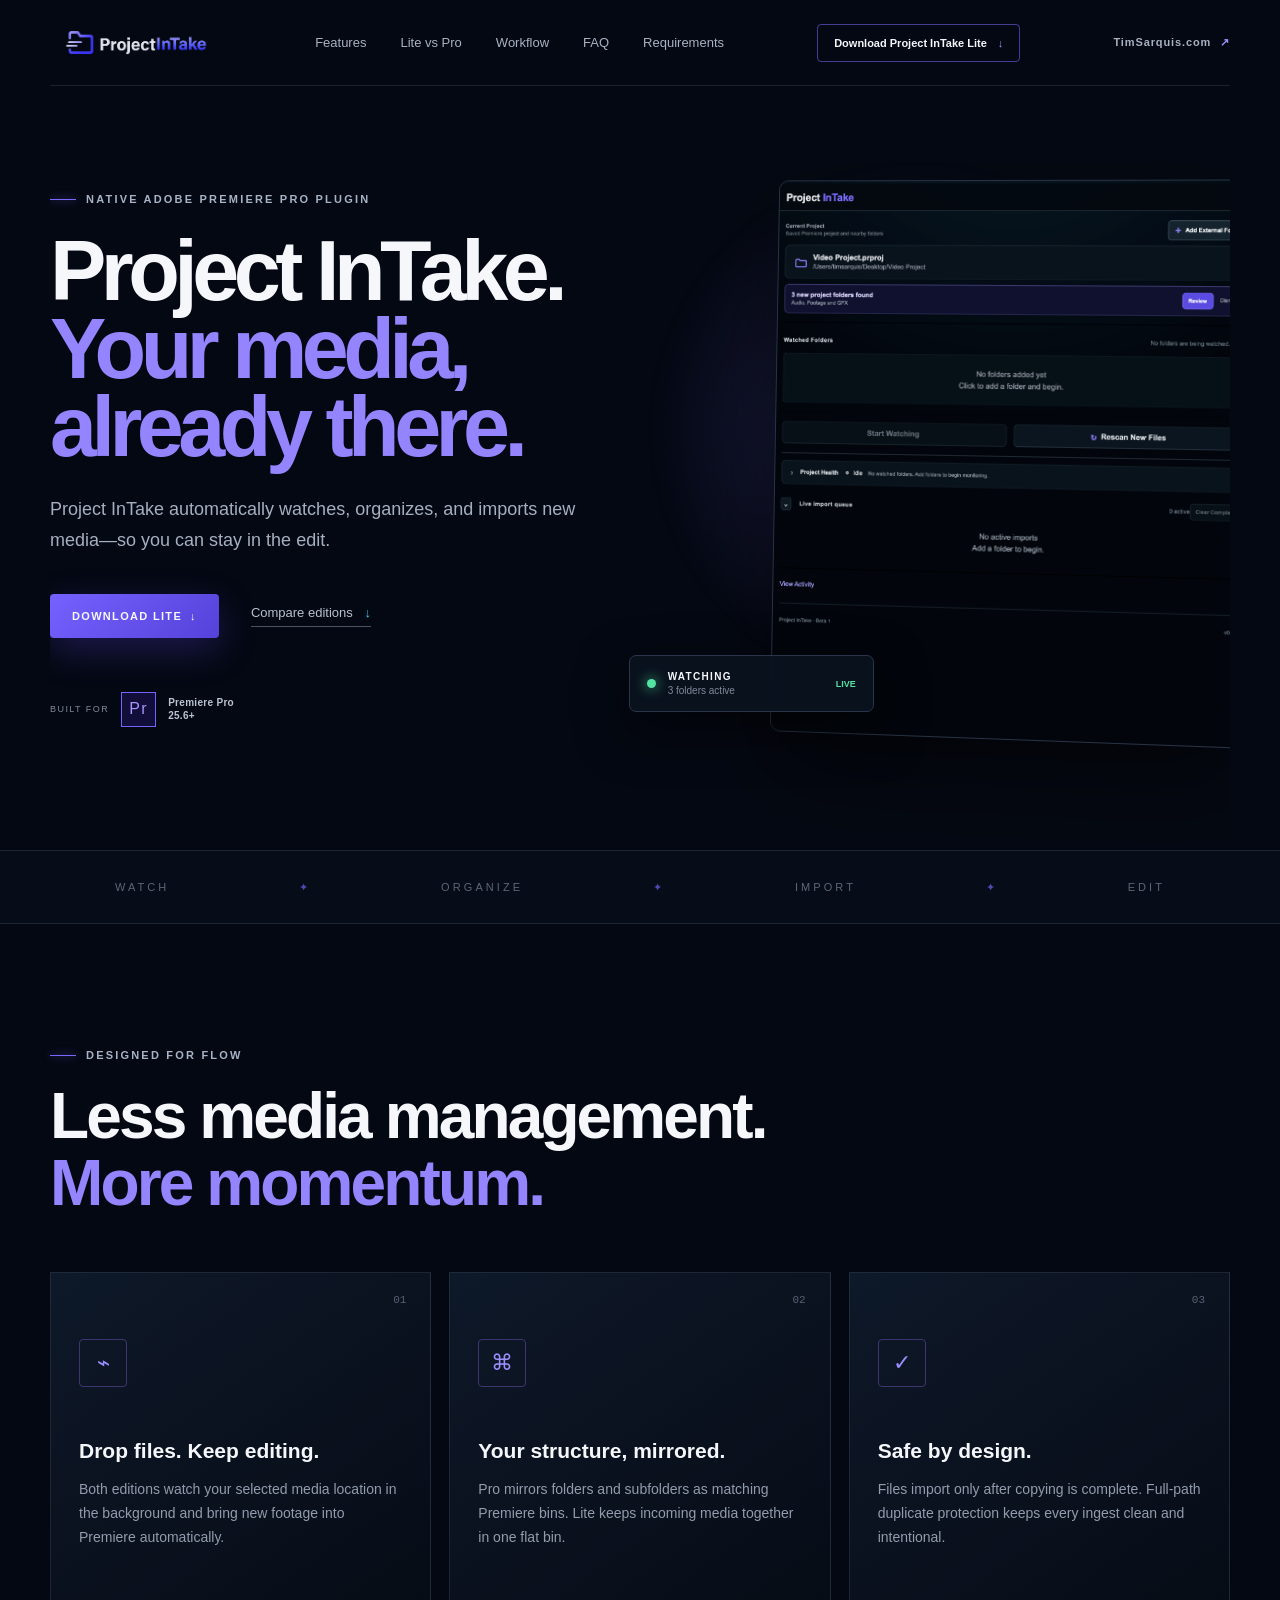
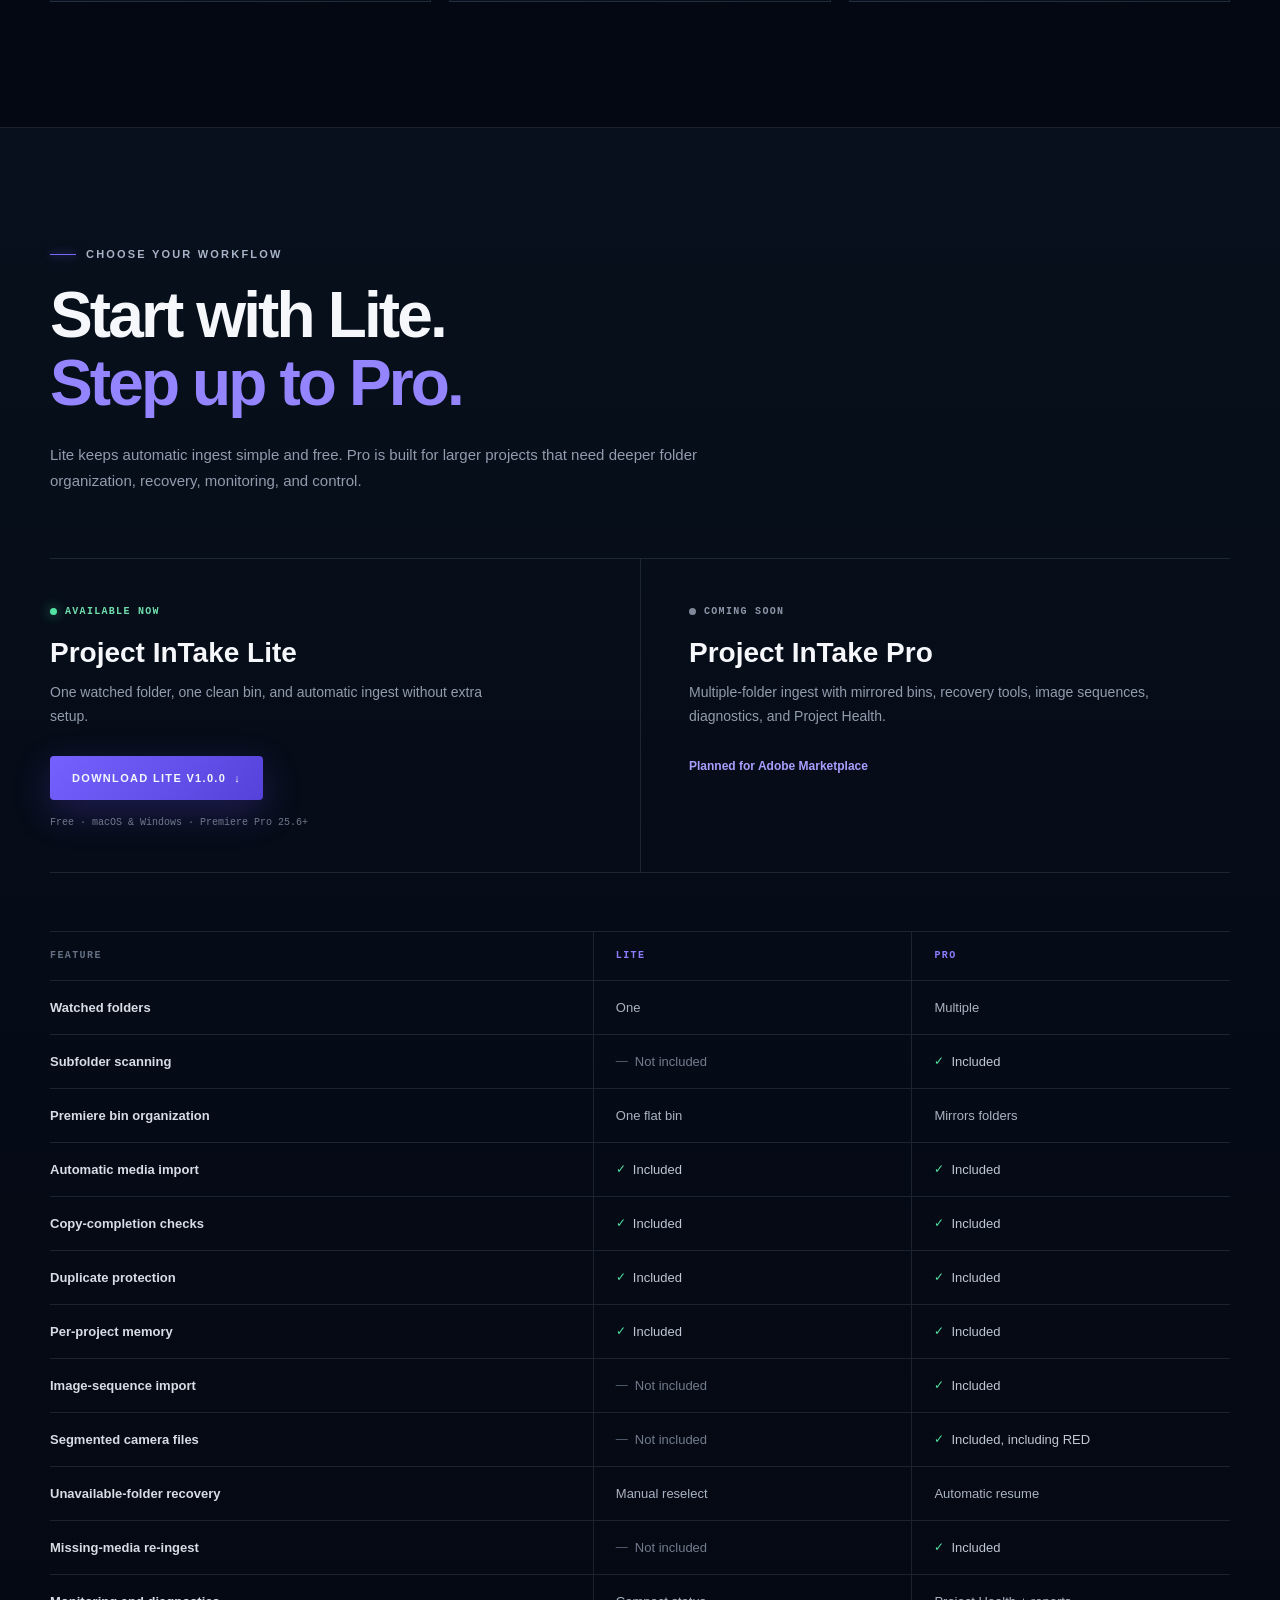
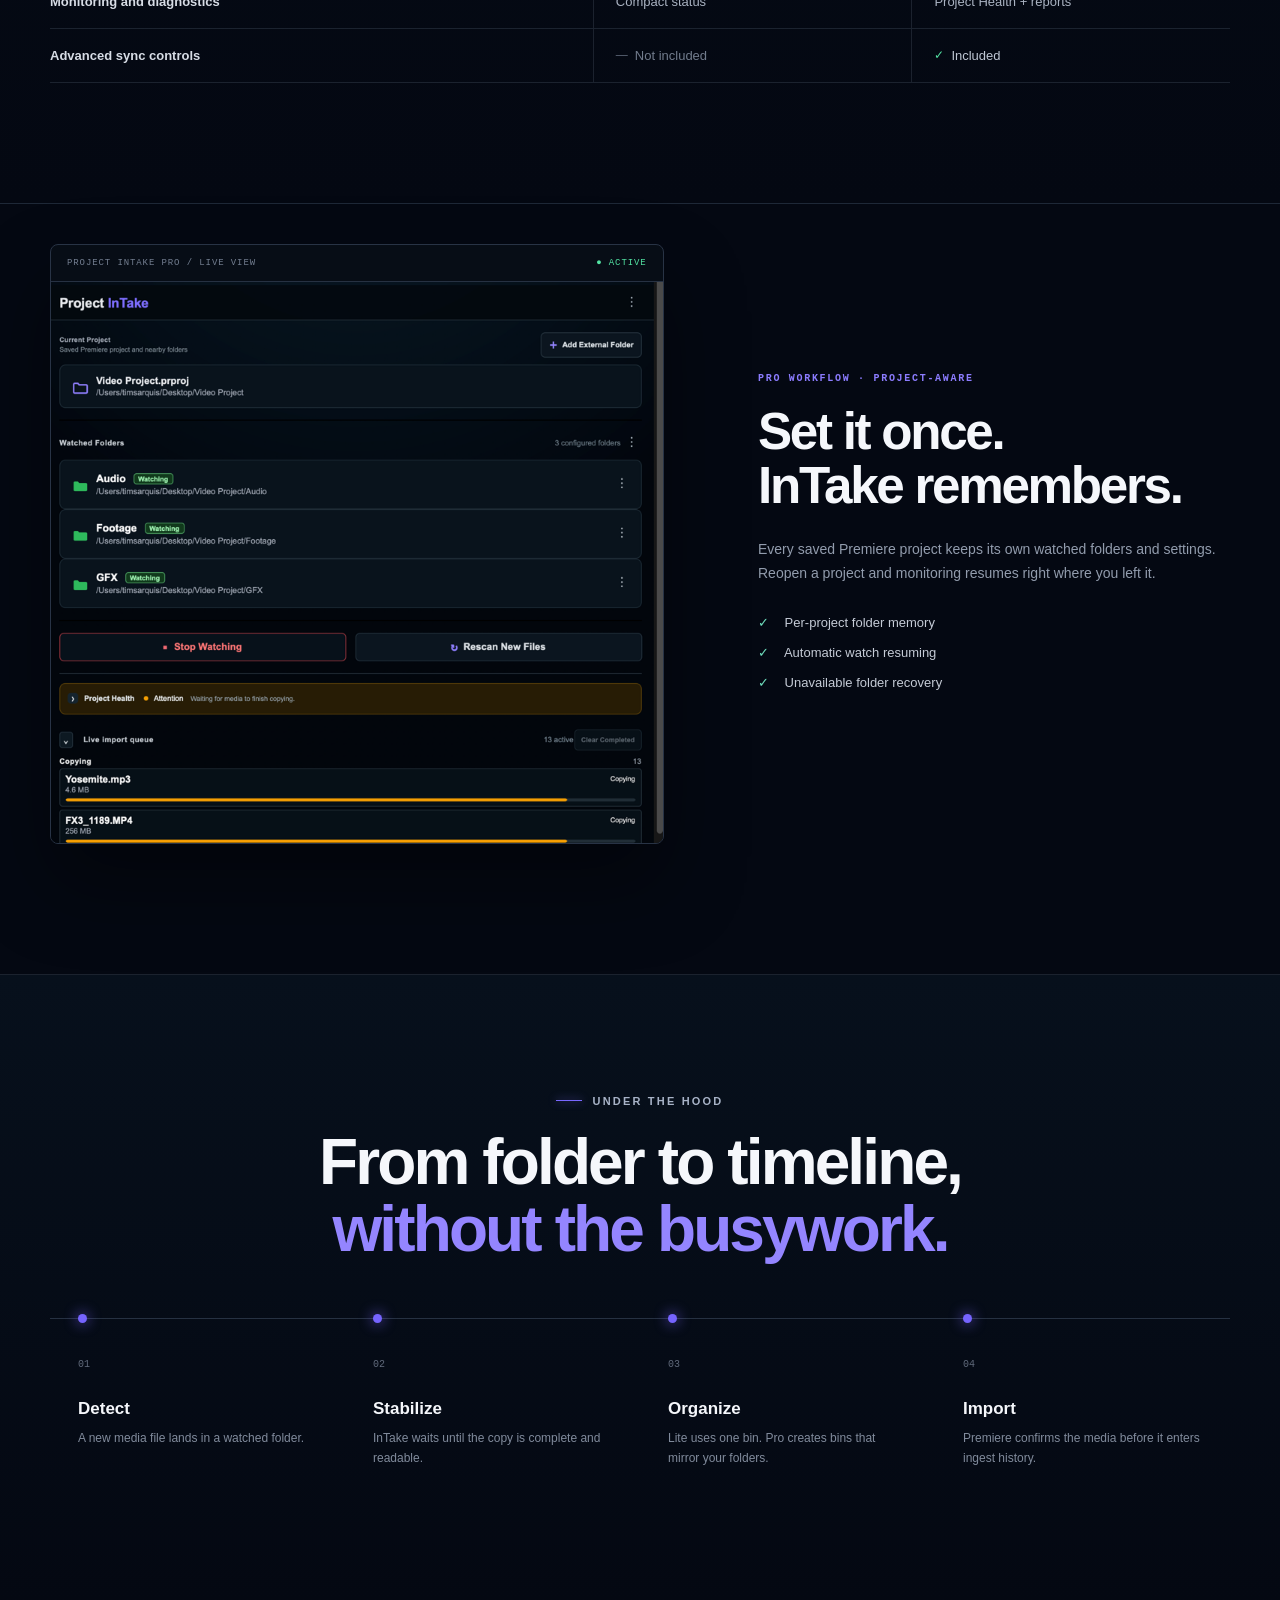
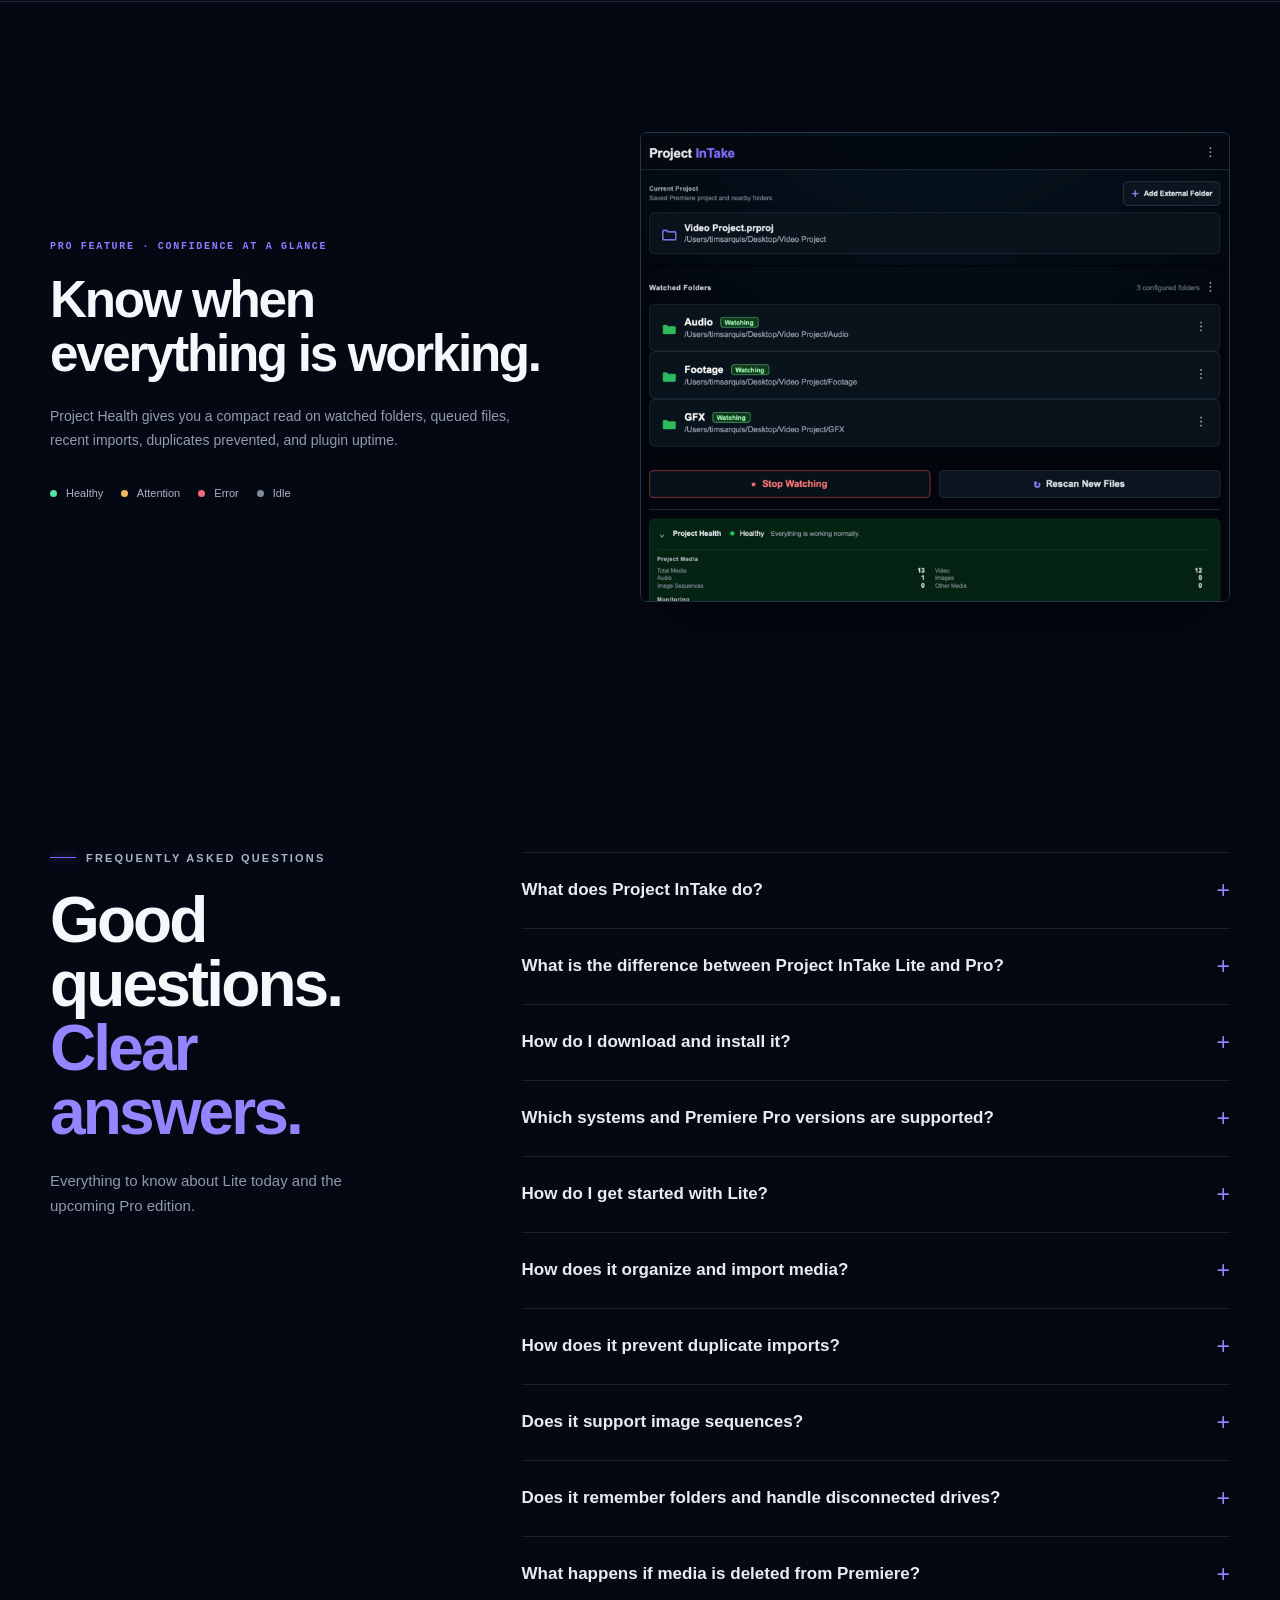
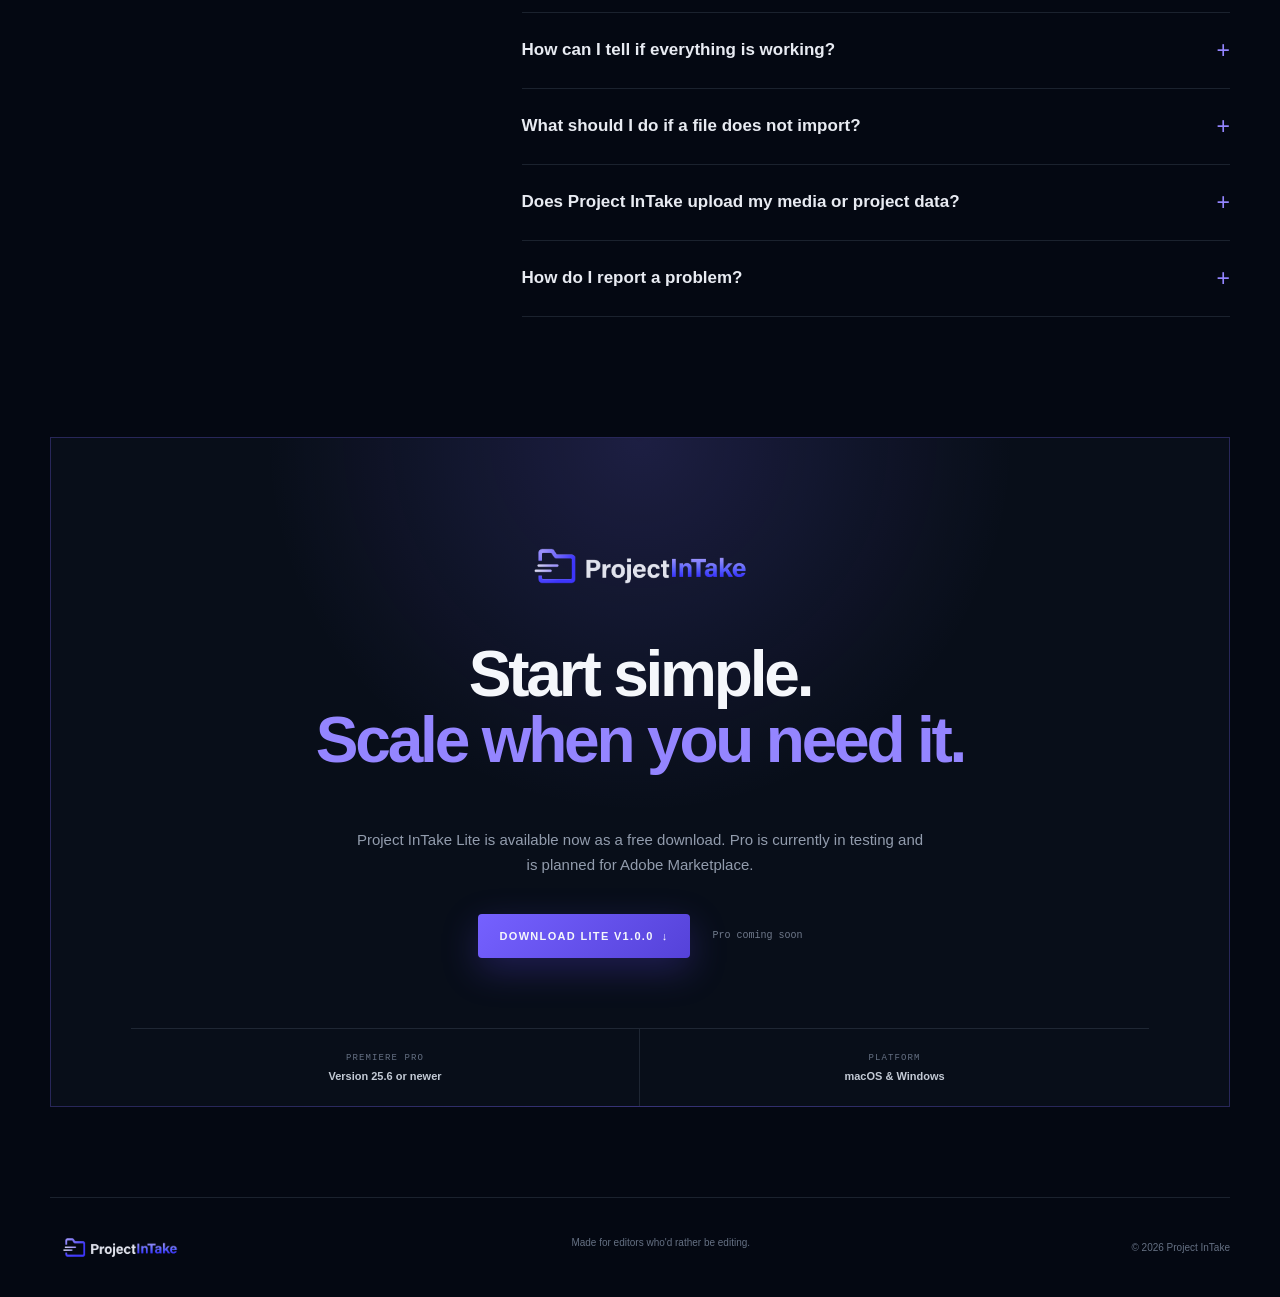
==== commit a338e02e: "Add files via upload" ====
--- a/projectintake/index.html
+++ b/projectintake/index.html
@@ -8,7 +8,7 @@
     <meta name="theme-color" content="#040812">
     <link rel="canonical" href="https://timsarquis.com/projectintake/">
     <link rel="icon" href="./assets/project-intake-icon.svg" type="image/svg+xml">
-    <link rel="stylesheet" href="./styles.css">
+    <link rel="stylesheet" href="./styles.css?v=20260801-2">
     <meta property="og:type" content="website">
     <meta property="og:title" content="Project InTake Lite &amp; Pro">
     <meta property="og:description" content="Automatic media ingest for Adobe Premiere Pro. Download Lite or compare the advanced Pro workflow.">
@@ -195,8 +195,7 @@
           <a href="#requirements">Requirements</a>
         </div>
         <a class="nav-cta" href="./downloads/Project-InTake-Lite-v1.0.0.zip" download aria-label="Download Project InTake Lite version 1.0.0 with README">
-          <span class="nav-cta-label-full">Download Project InTake Lite</span>
-          <span class="nav-cta-label-short">Download Lite</span>
+          Download Project InTake Lite
           <span aria-hidden="true">↓</span>
         </a>
         <a class="site-back-link" href="https://timsarquis.com/" aria-label="Return to Tim Sarquis portfolio">TimSarquis.com <span>↗</span></a>
@@ -334,6 +333,11 @@
               <div role="cell"><span class="availability yes">Included</span></div>
             </div>
             <div class="comparison-row" role="row">
+              <div role="rowheader">Segmented camera files</div>
+              <div role="cell"><span class="availability no">Not included</span></div>
+              <div role="cell"><span class="availability yes">Included, including RED</span></div>
+            </div>
+            <div class="comparison-row" role="row">
               <div role="rowheader">Unavailable-folder recovery</div>
               <div role="cell">Manual reselect</div>
               <div role="cell">Automatic resume</div>
--- a/projectintake/styles.css
+++ b/projectintake/styles.css
@@ -25,7 +25,6 @@
 .nav-cta { border: 1px solid rgba(121,104,255,.55); padding: 12px 16px; border-radius: 4px; font-size: 11px; font-weight: 700; white-space: nowrap; transition: color .2s ease, border-color .2s ease, background-color .2s ease; }
 .nav-cta:hover { color: white; border-color: #8e80ff; background: rgba(121,104,255,.12); }
 .nav-cta > span:last-child, .button span { color: #9e92ff; margin-left: 8px; }
-.nav-cta-label-short { display: none; }
 .hero { min-height: 720px; display: grid; grid-template-columns: 48% 52%; align-items: center; padding-block: 74px 90px; overflow: hidden; }
 .eyebrow { color: #a8b3c7; text-transform: uppercase; font-size: 11px; letter-spacing: .2em; font-weight: 700; display: flex; align-items: center; gap: 10px; }
 .eyebrow span { width: 26px; height: 1px; background: var(--violet); box-shadow: 0 0 8px var(--violet); }
@@ -174,9 +173,9 @@
   .nav { height: 72px; }
   .nav-brand img { width: 150px; }
   .site-back-link { display: none; }
-  .nav-cta { padding: 10px 12px; font-size: 9px; }
-  .nav-cta-label-full { display: none; }
-  .nav-cta-label-short { display: inline; }
+  .nav-cta { padding: 10px 12px; font-size: 0; }
+  .nav-cta::before { content: "Download Lite"; font-size: 9px; }
+  .nav-cta > span:last-child { font-size: 11px; }
   .hero { min-height: auto; padding: 70px 0 55px; }
   h1 { font-size: 55px; }
   .hero-actions { align-items: flex-start; flex-direction: column; gap: 22px; }
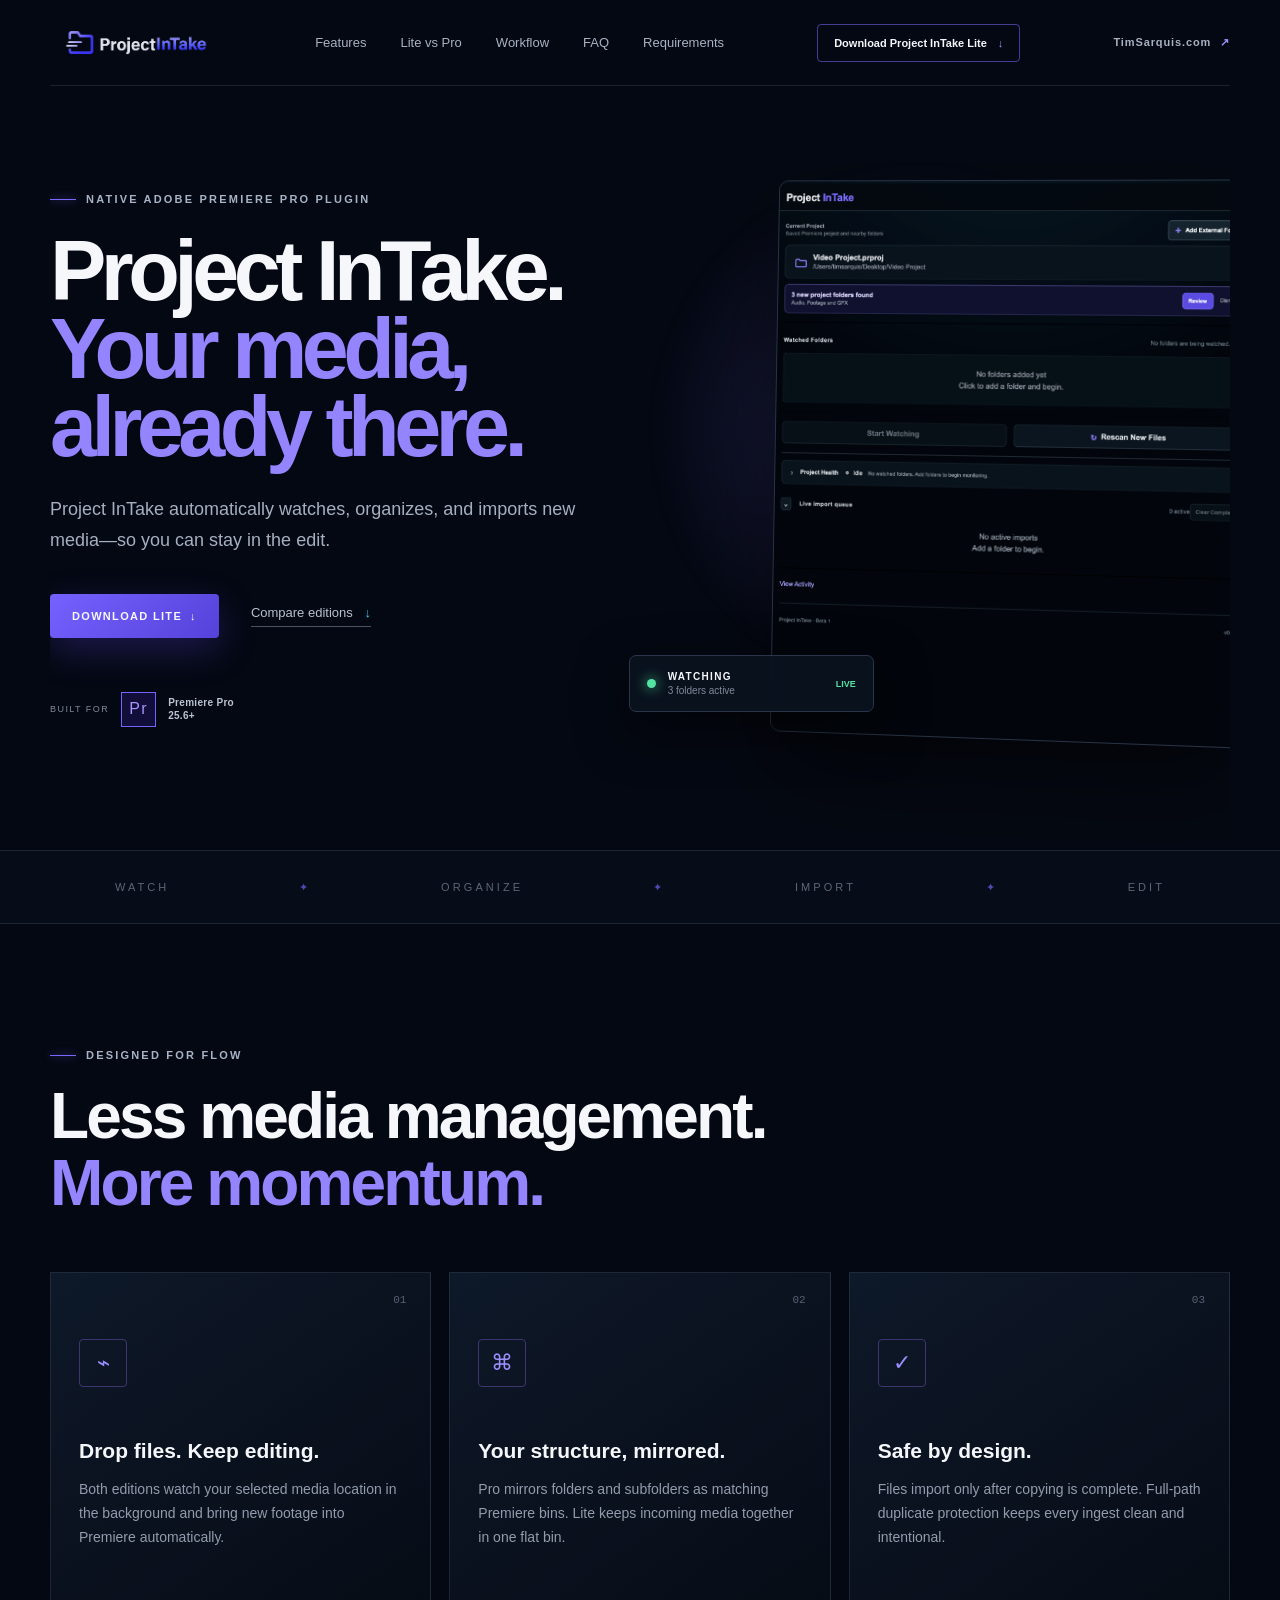
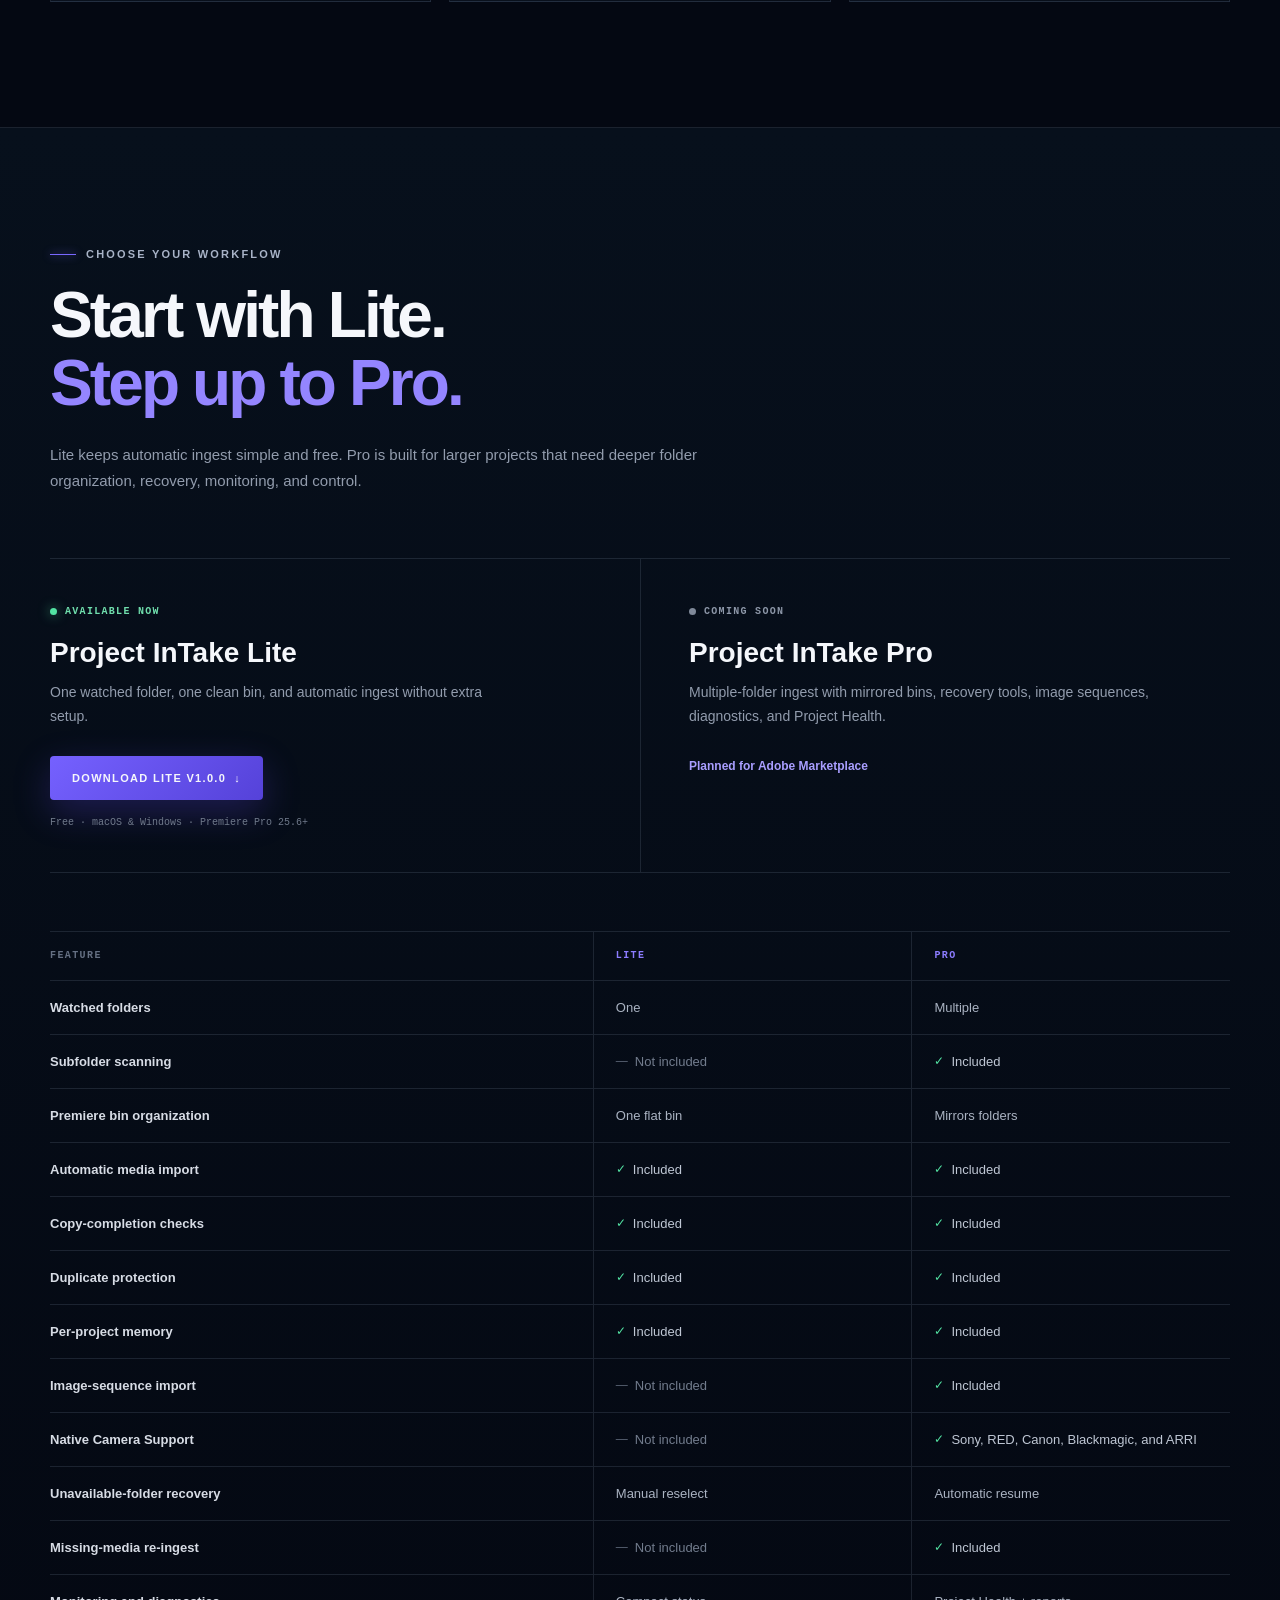
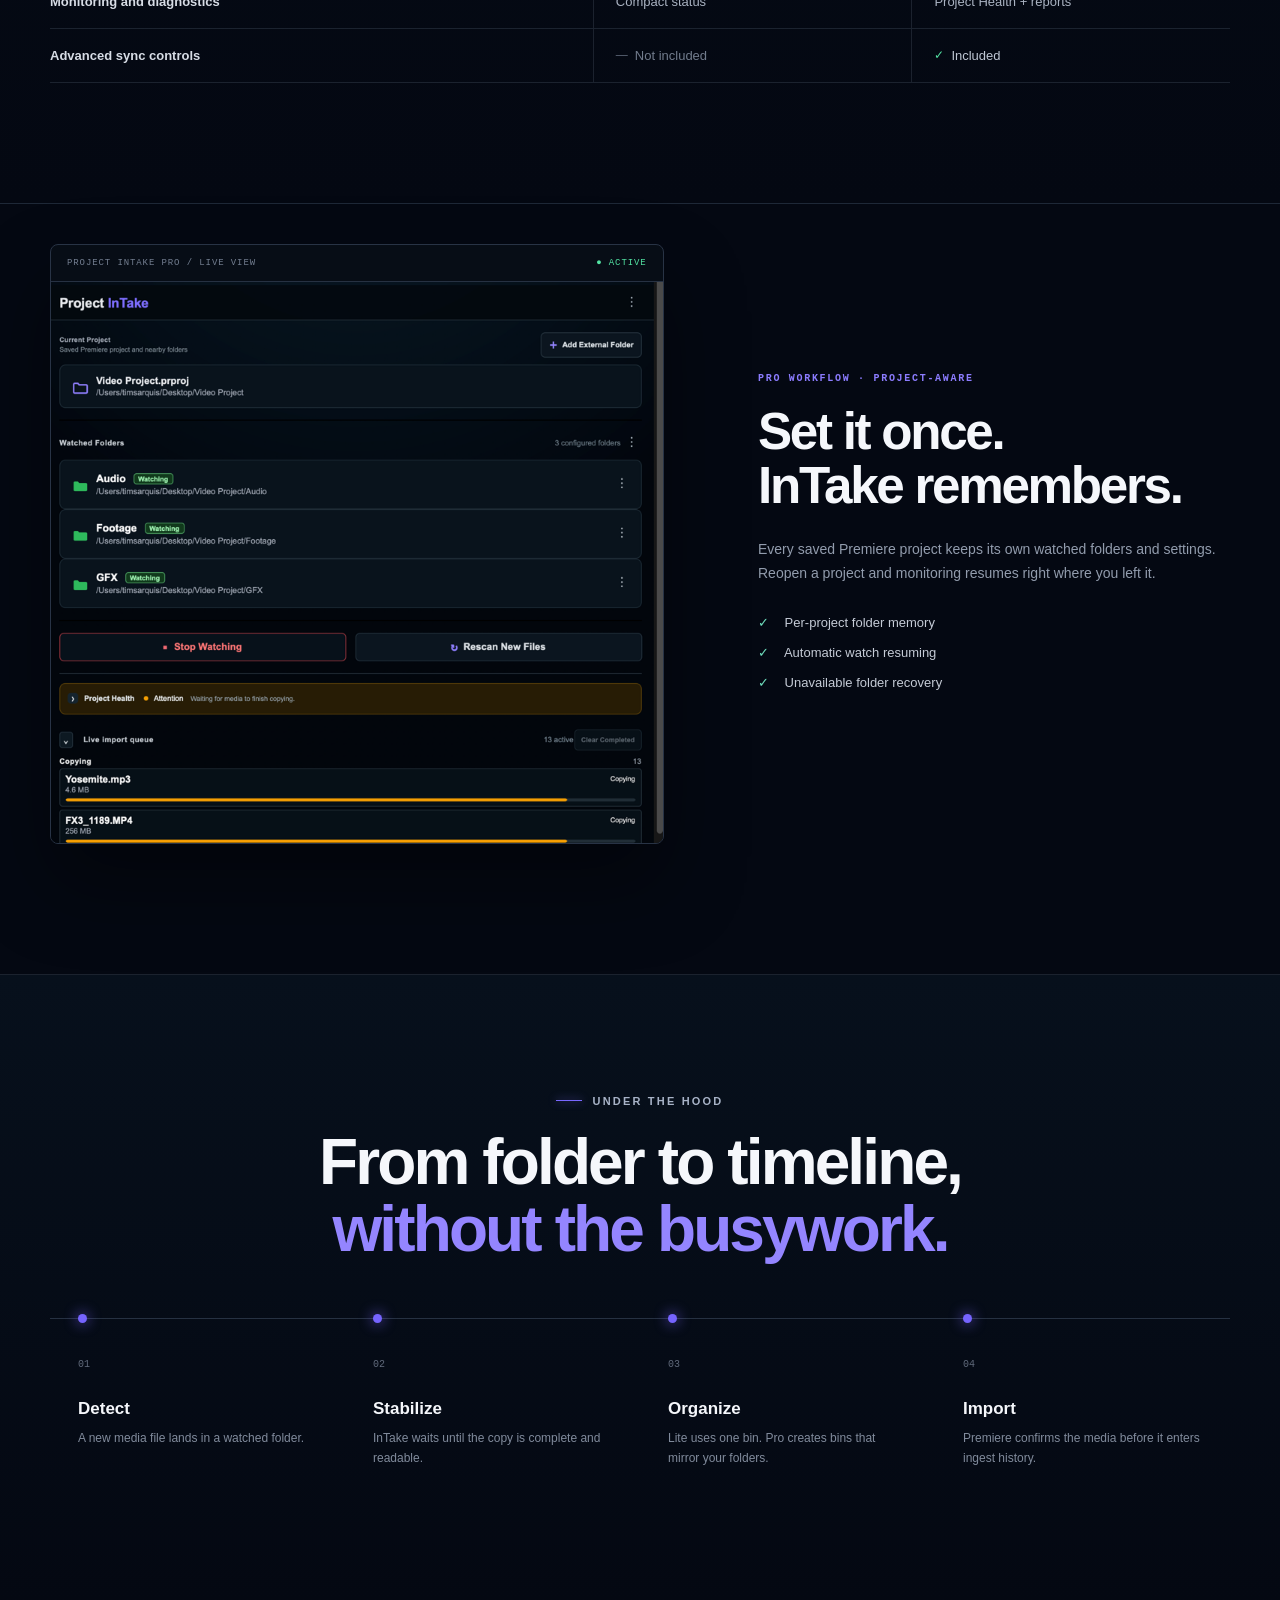
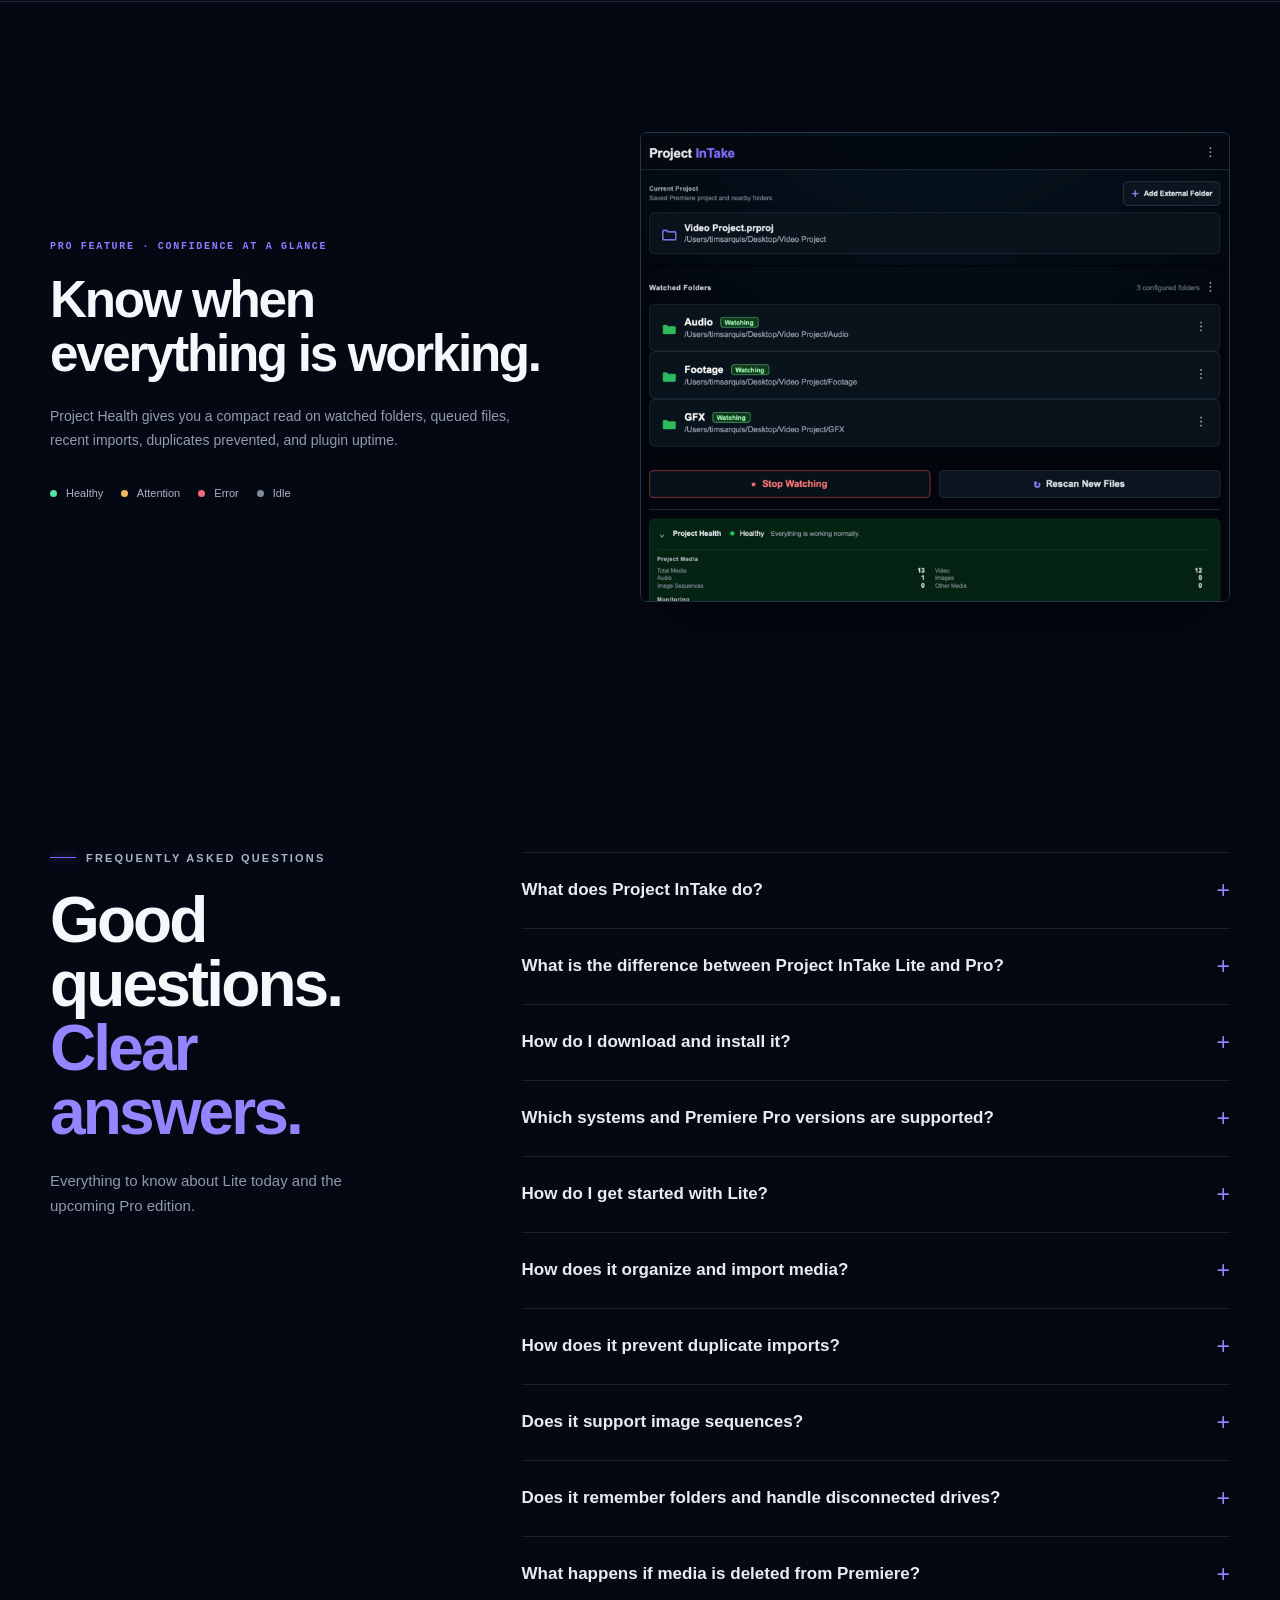
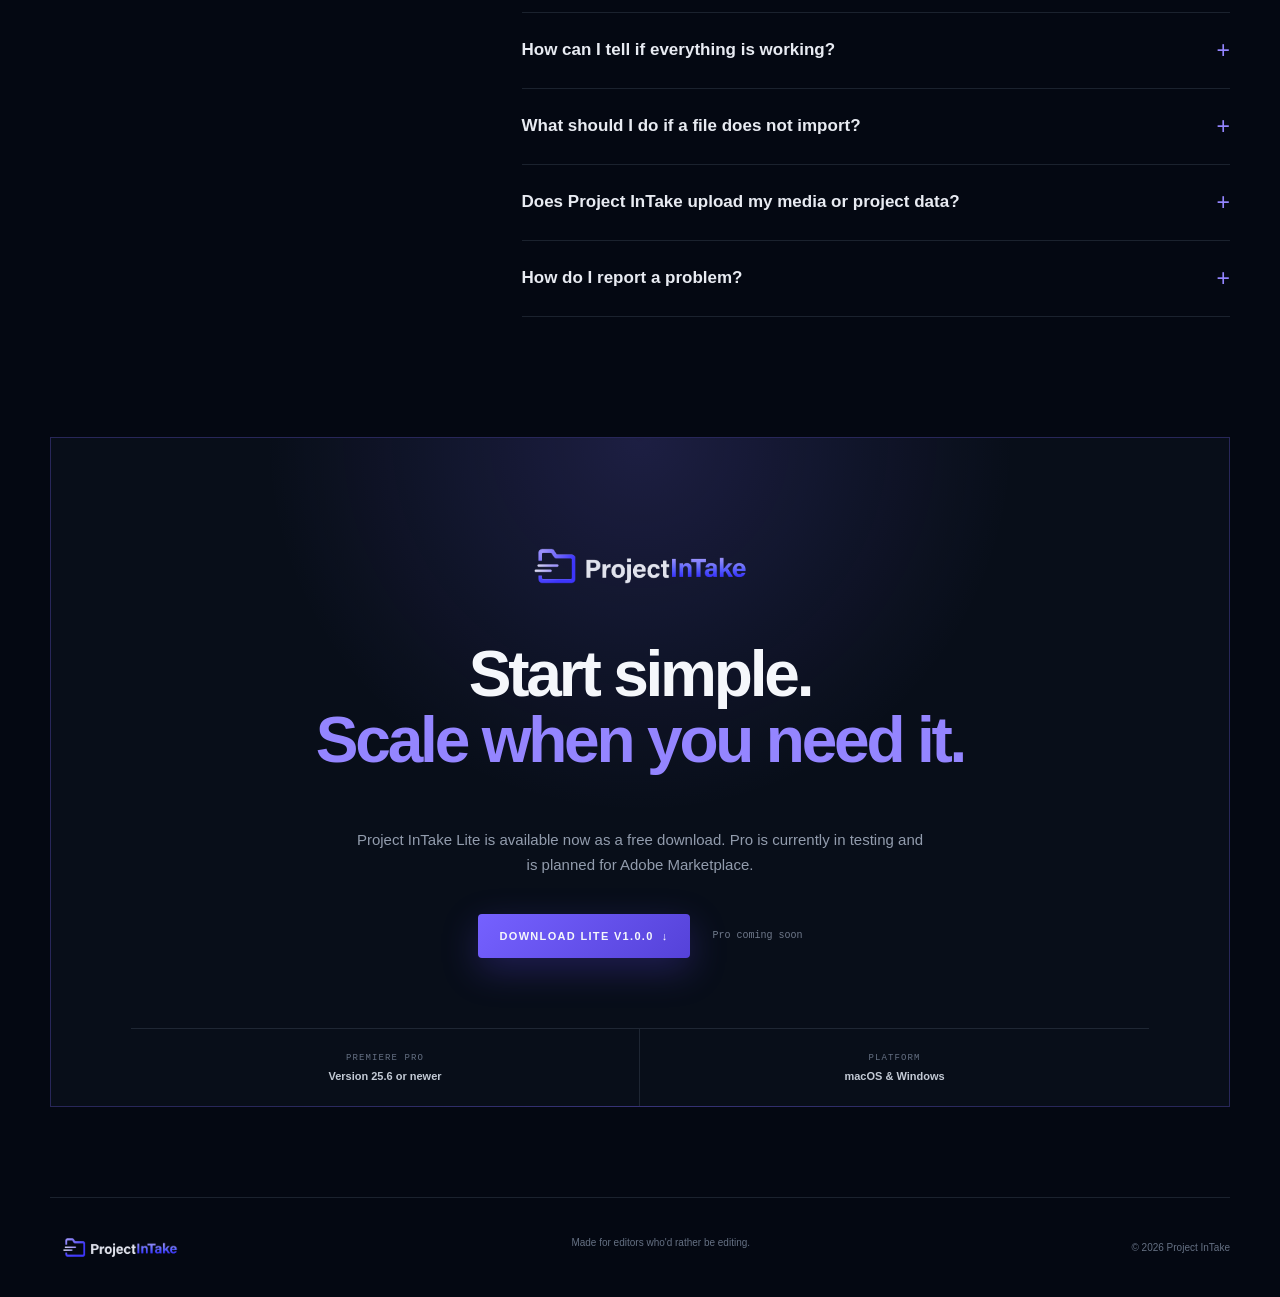
==== commit 90f57b5a: "Add files via upload" ====
--- a/projectintake/index.html
+++ b/projectintake/index.html
@@ -333,9 +333,9 @@
               <div role="cell"><span class="availability yes">Included</span></div>
             </div>
             <div class="comparison-row" role="row">
-              <div role="rowheader">Segmented camera files</div>
+              <div role="rowheader">Native Camera Support</div>
               <div role="cell"><span class="availability no">Not included</span></div>
-              <div role="cell"><span class="availability yes">Included, including RED</span></div>
+              <div role="cell"><span class="availability yes">Sony, RED, Canon, Blackmagic, and ARRI</span></div>
             </div>
             <div class="comparison-row" role="row">
               <div role="rowheader">Unavailable-folder recovery</div>
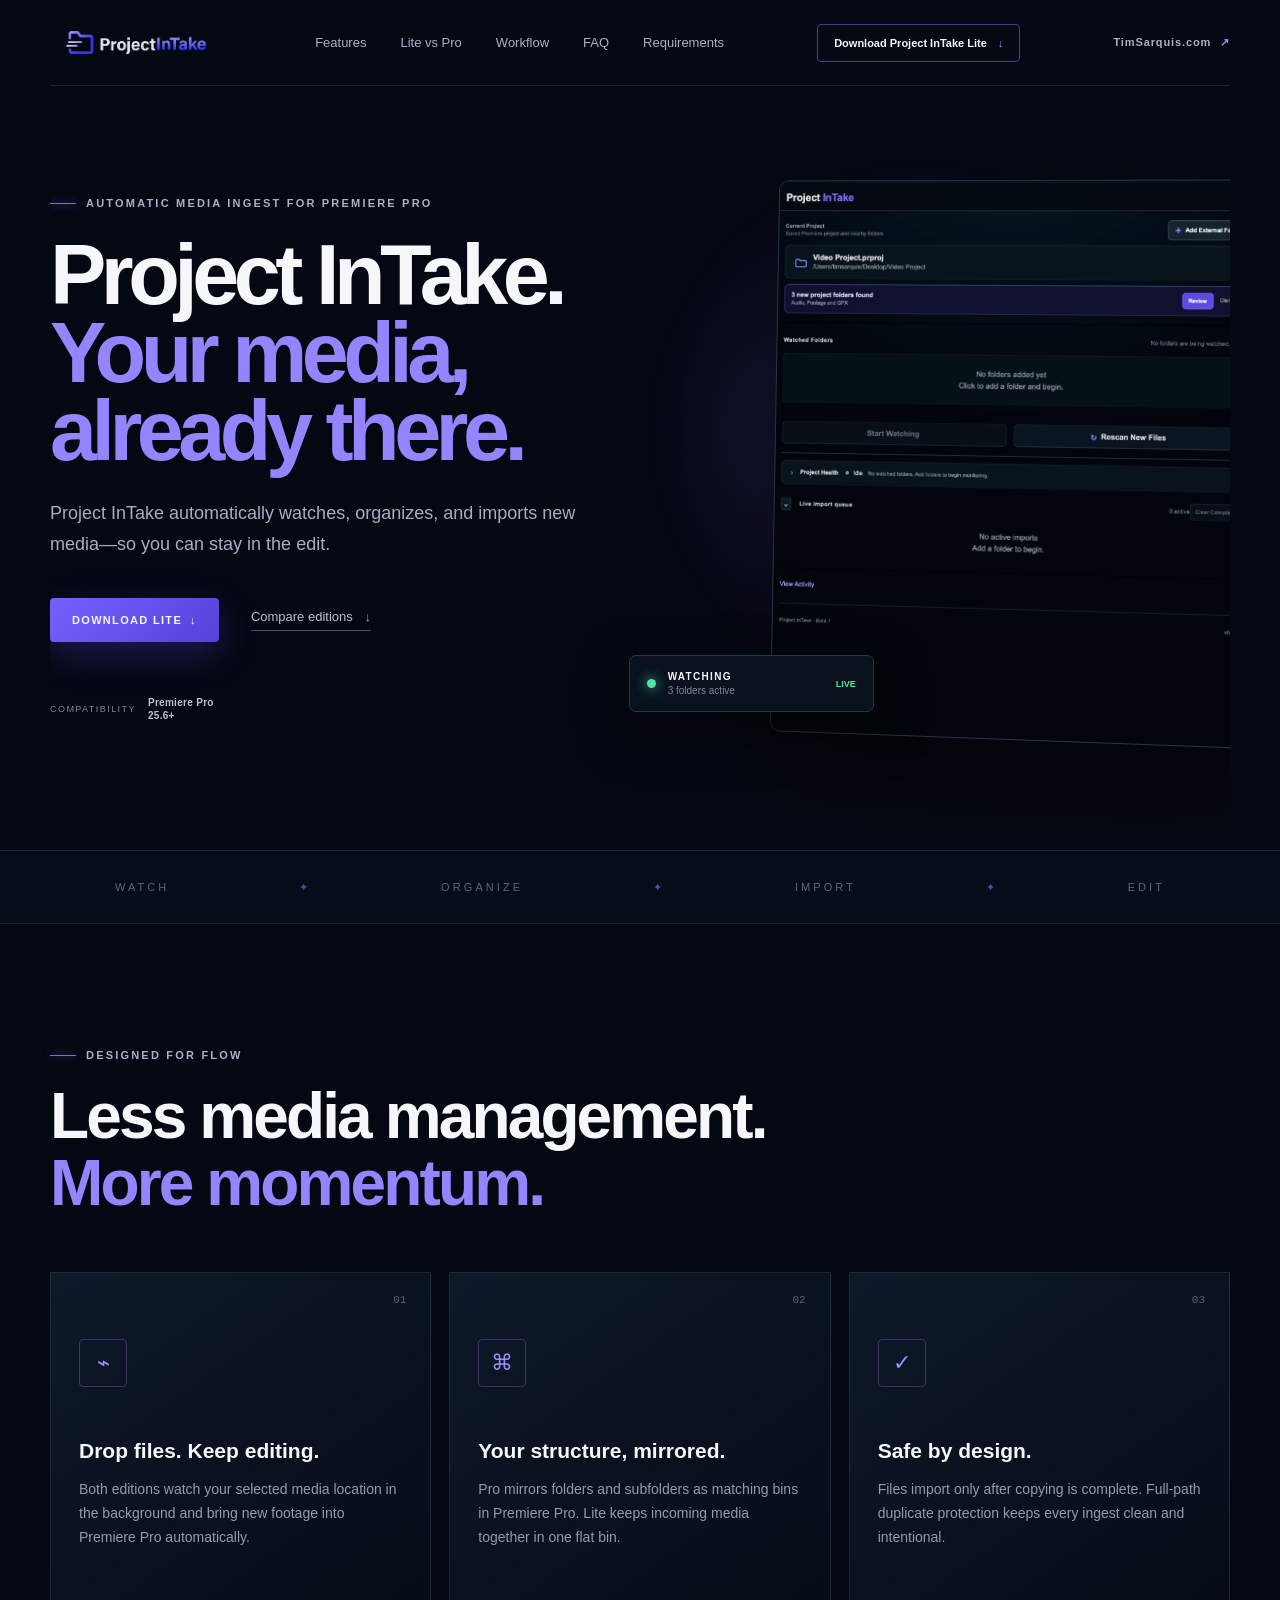
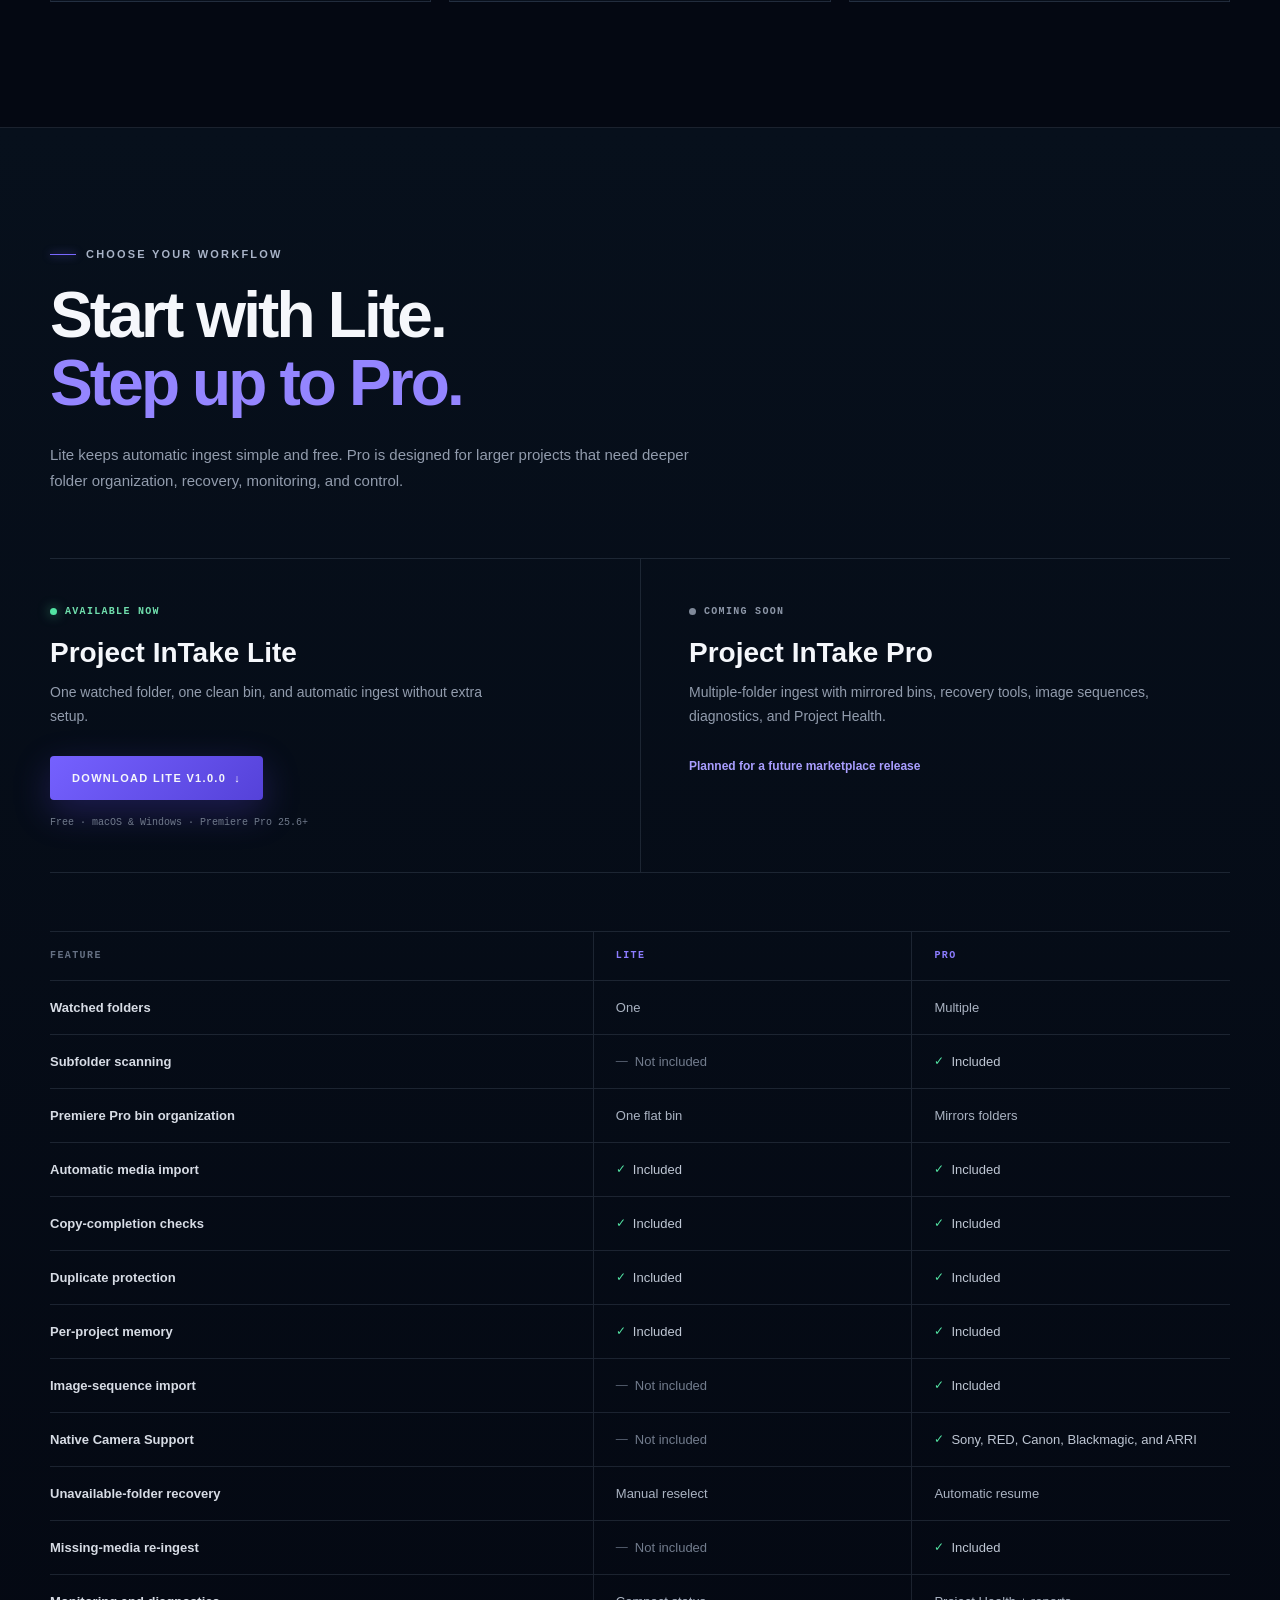
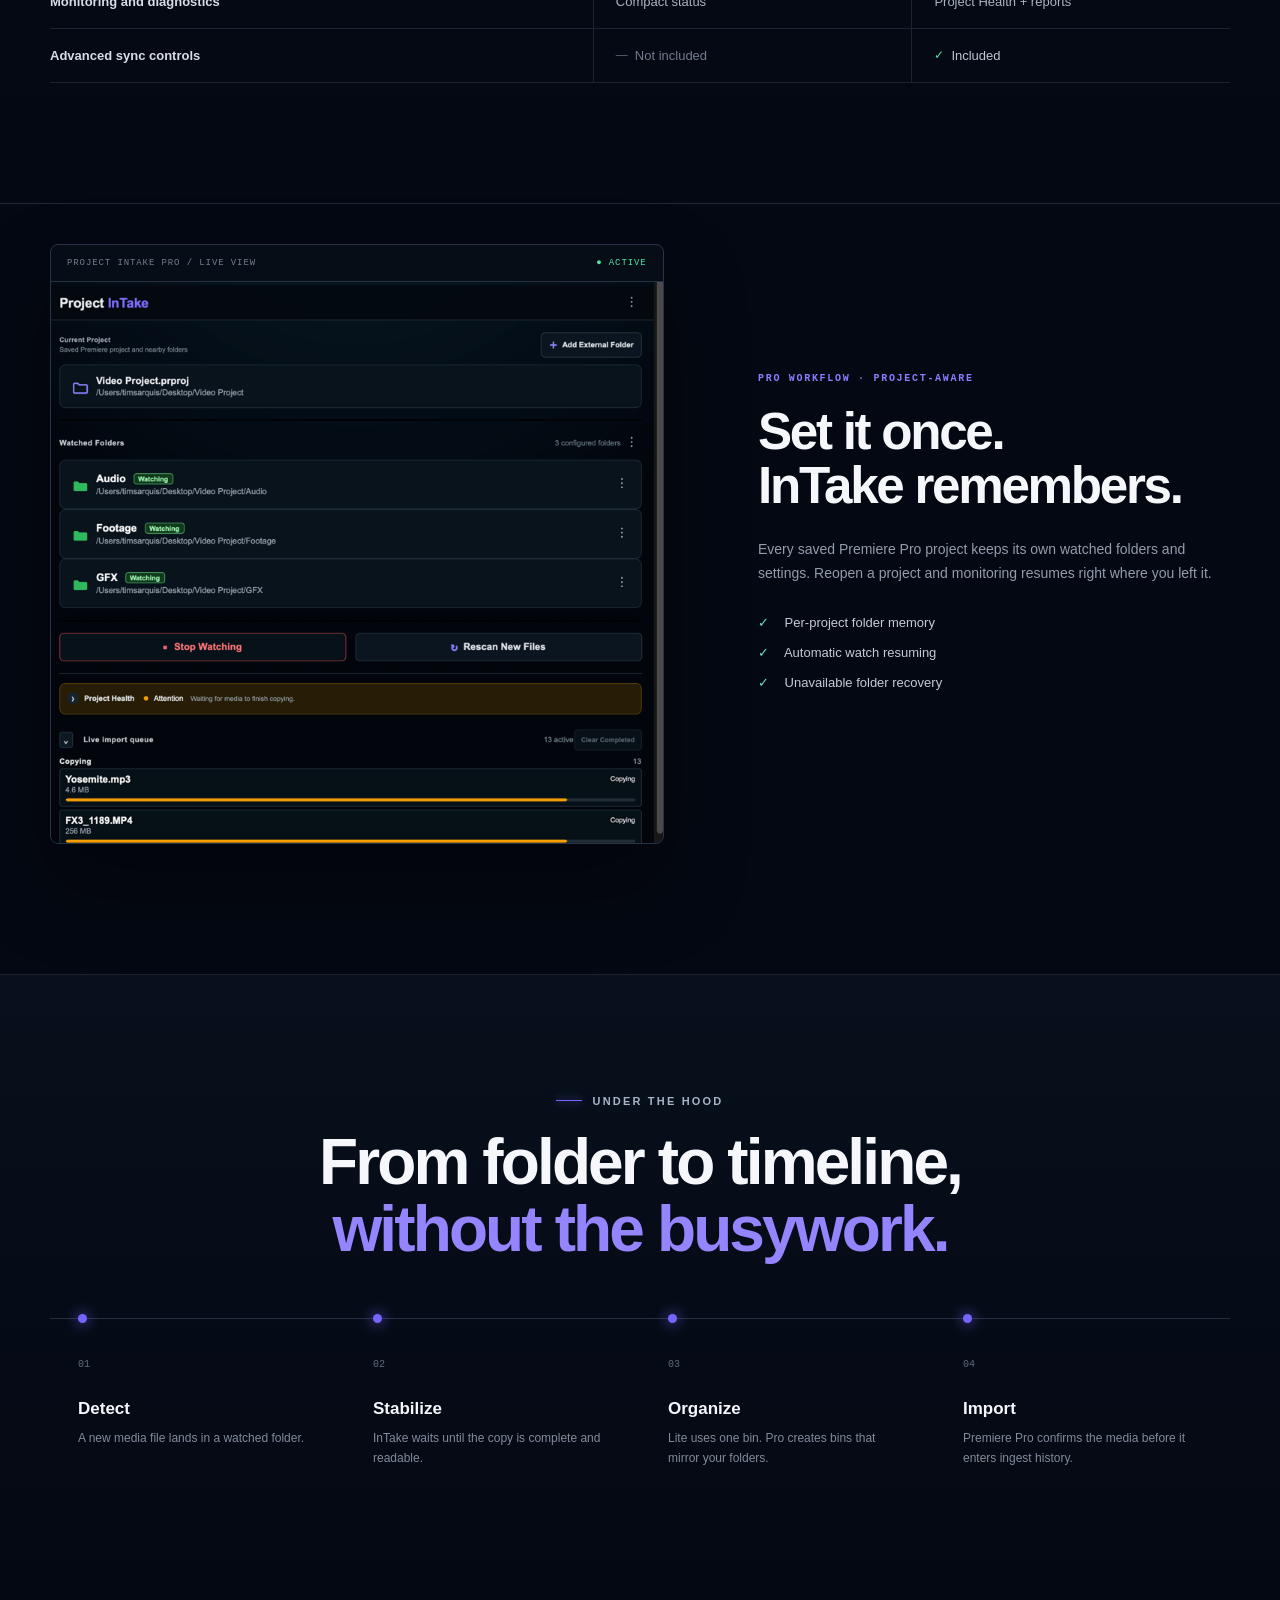
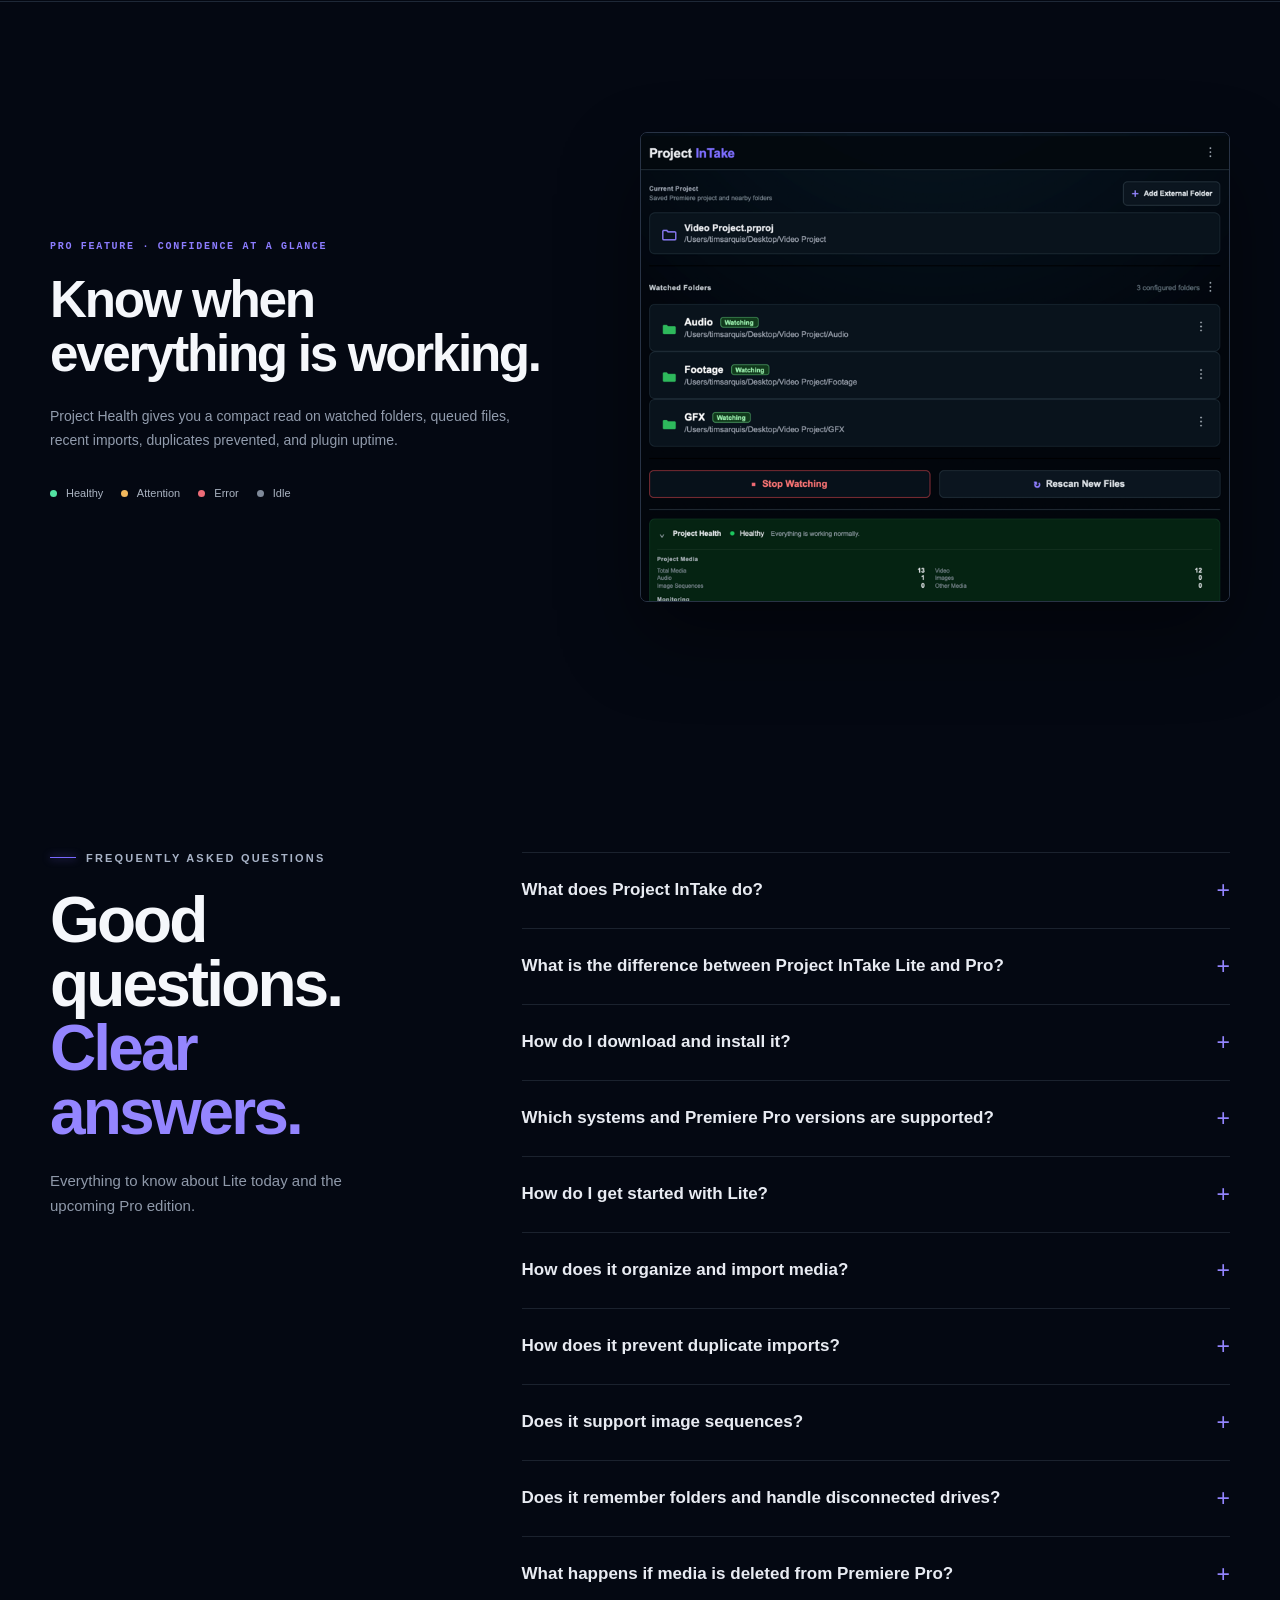
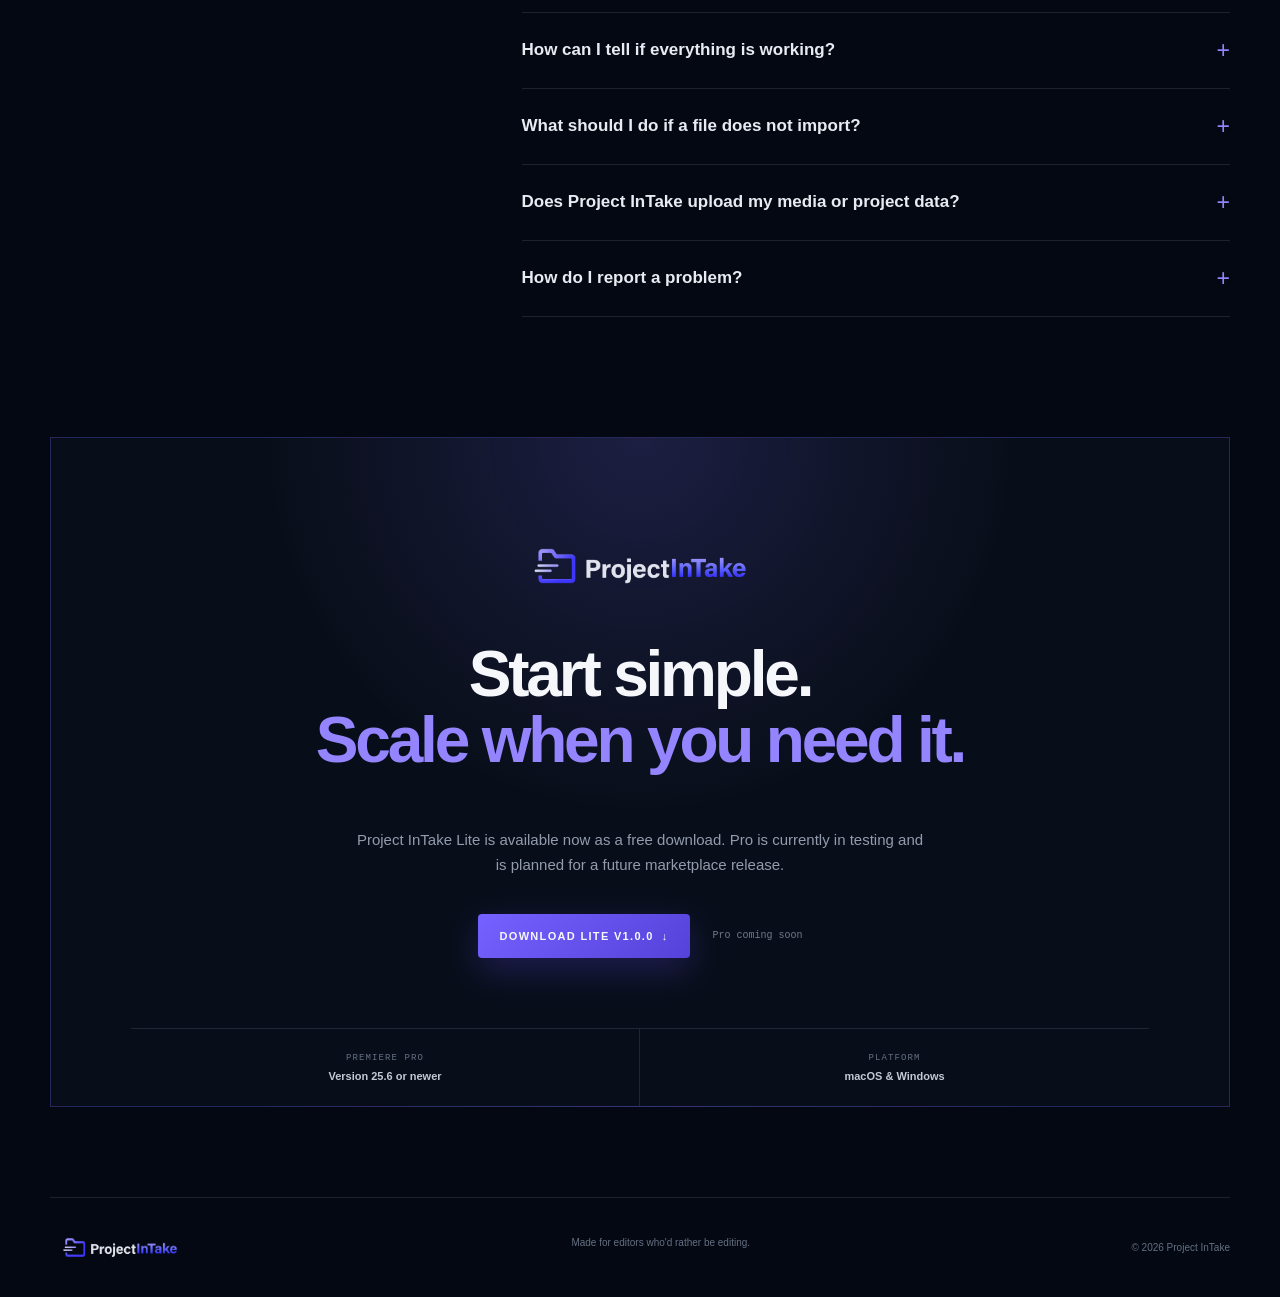
==== commit 300922ee: "Add files via upload" ====
--- a/projectintake/index.html
+++ b/projectintake/index.html
@@ -8,20 +8,20 @@
     <meta name="theme-color" content="#040812">
     <link rel="canonical" href="https://timsarquis.com/projectintake/">
     <link rel="icon" href="./assets/project-intake-icon.svg" type="image/svg+xml">
-    <link rel="stylesheet" href="./styles.css?v=20260801-2">
+    <link rel="stylesheet" href="./styles.css?v=20260805-1">
     <meta property="og:type" content="website">
     <meta property="og:title" content="Project InTake Lite &amp; Pro">
-    <meta property="og:description" content="Automatic media ingest for Adobe Premiere Pro. Download Lite or compare the advanced Pro workflow.">
+    <meta property="og:description" content="Automatic media ingest for Premiere Pro. Download Lite or compare the advanced Pro workflow.">
     <meta property="og:url" content="https://timsarquis.com/projectintake/">
     <meta property="og:image" content="https://timsarquis.com/projectintake/assets/og.jpg">
     <meta property="og:image:width" content="1200">
     <meta property="og:image:height" content="630">
-    <meta property="og:image:alt" content="Project InTake automatic media ingest plugin for Adobe Premiere Pro">
+    <meta property="og:image:alt" content="Project InTake automatic media ingest plugin for Premiere Pro">
     <meta name="twitter:card" content="summary_large_image">
     <meta name="twitter:title" content="Project InTake Lite &amp; Pro">
-    <meta name="twitter:description" content="Automatic media ingest for Adobe Premiere Pro. Download Lite or compare the advanced Pro workflow.">
+    <meta name="twitter:description" content="Automatic media ingest for Premiere Pro. Download Lite or compare the advanced Pro workflow.">
     <meta name="twitter:image" content="https://timsarquis.com/projectintake/assets/og.jpg">
-    <meta name="twitter:image:alt" content="Project InTake automatic media ingest plugin for Adobe Premiere Pro">
+    <meta name="twitter:image:alt" content="Project InTake automatic media ingest plugin for Premiere Pro">
     <script type="application/ld+json">
       {
         "@context": "https://schema.org",
@@ -31,11 +31,11 @@
             "@id": "https://timsarquis.com/projectintake/#software",
             "name": "Project InTake Pro",
             "url": "https://timsarquis.com/projectintake/",
-            "description": "A native Adobe Premiere Pro plugin that watches folders, organizes new media, and imports it automatically.",
+            "description": "A Premiere Pro plugin that watches folders, organizes new media, and imports it automatically.",
             "applicationCategory": "MultimediaApplication",
-            "applicationSubCategory": "Adobe Premiere Pro plugin",
+            "applicationSubCategory": "Premiere Pro media ingest plugin",
             "operatingSystem": "macOS, Windows",
-            "softwareRequirements": "Adobe Premiere Pro version 25.6 or newer",
+            "softwareRequirements": "Premiere Pro version 25.6 or newer",
             "image": "https://timsarquis.com/projectintake/assets/og.jpg"
           },
           {
@@ -44,13 +44,13 @@
             "name": "Project InTake Lite",
             "url": "https://timsarquis.com/projectintake/",
             "downloadUrl": "https://timsarquis.com/projectintake/downloads/Project-InTake-Lite-v1.0.0.zip",
-            "description": "A free Adobe Premiere Pro plugin that watches one folder and automatically imports new media into one Project Intake Lite bin.",
+            "description": "A free Premiere Pro plugin that watches one folder and automatically imports new media into one Project Intake Lite bin.",
             "applicationCategory": "MultimediaApplication",
-            "applicationSubCategory": "Adobe Premiere Pro plugin",
+            "applicationSubCategory": "Premiere Pro media ingest plugin",
             "operatingSystem": "macOS, Windows",
             "softwareVersion": "1.0.0",
             "fileSize": "26 KB",
-            "softwareRequirements": "Adobe Premiere Pro version 25.6 or newer",
+            "softwareRequirements": "Premiere Pro version 25.6 or newer",
             "image": "https://timsarquis.com/projectintake/assets/og.jpg",
             "offers": {
               "@type": "Offer",
@@ -68,7 +68,7 @@
                 "name": "What does Project InTake do?",
                 "acceptedAnswer": {
                   "@type": "Answer",
-                  "text": "Project InTake is a native Premiere Pro plugin that watches folders connected to your project and automatically imports new media. Both editions wait for copies to finish, prevent duplicate imports, and remember settings for each Premiere project."
+                  "text": "Project InTake is a Premiere Pro plugin that watches folders connected to your project and automatically imports new media. Both editions wait for copies to finish, prevent duplicate imports, and remember settings for each Premiere Pro project."
                 }
               },
               {
@@ -84,7 +84,7 @@
                 "name": "How do I download and install it?",
                 "acceptedAnswer": {
                   "@type": "Answer",
-                  "text": "Project InTake Lite is available as a free ZIP download containing the .ccx installer and README. Unzip the download, quit Premiere Pro, open the .ccx file, follow the Creative Cloud Desktop prompt, reopen Premiere Pro, and choose Window → UXP Plugins → Project InTake Lite. Pro is currently in testing and is planned for Adobe Marketplace."
+                  "text": "Project InTake Lite is available as a free ZIP download containing the installer and README. Unzip the download, quit Premiere Pro, open the installer, follow the installation prompts, reopen Premiere Pro, and open Project InTake Lite from the plugin panel. Pro is currently in testing and is planned for a future marketplace release."
                 }
               },
               {
@@ -92,7 +92,7 @@
                 "name": "Which systems and Premiere Pro versions are supported?",
                 "acceptedAnswer": {
                   "@type": "Answer",
-                  "text": "Project InTake is available for macOS and Windows and requires Adobe Premiere Pro version 25.6 or newer."
+                  "text": "Project InTake is available for macOS and Windows and requires Premiere Pro version 25.6 or newer."
                 }
               },
               {
@@ -100,7 +100,7 @@
                 "name": "How do I get started with Lite?",
                 "acceptedAnswer": {
                   "@type": "Answer",
-                  "text": "Open a Premiere project, choose Window → UXP Plugins → Project InTake Lite, select a folder containing incoming media, and click Start Watching. Add or copy supported media directly into that folder."
+                  "text": "Open a Premiere Pro project, launch Project InTake Lite from the plugin panel, select a folder containing incoming media, and click Start Watching. Add or copy supported media directly into that folder."
                 }
               },
               {
@@ -108,7 +108,7 @@
                 "name": "How does it organize and import media?",
                 "acceptedAnswer": {
                   "@type": "Answer",
-                  "text": "Lite imports direct files from one watched folder into one flat Project Intake Lite bin. Pro scans multiple folders and subfolders and mirrors their structure as Premiere bins. Both wait for copies to finish and prevent duplicate imports."
+                  "text": "Lite imports direct files from one watched folder into one flat Project Intake Lite bin. Pro scans multiple folders and subfolders and mirrors their structure as Premiere Pro bins. Both wait for copies to finish and prevent duplicate imports."
                 }
               },
               {
@@ -116,7 +116,7 @@
                 "name": "How does it prevent duplicate imports?",
                 "acceptedAnswer": {
                   "@type": "Answer",
-                  "text": "Lite remembers imported-file history for each Premiere project so the same file is not repeatedly imported. Pro also indexes media already in Premiere and compares normalized full paths, so identically named files in different folders remain distinct."
+                  "text": "Lite remembers imported-file history for each Premiere Pro project so the same file is not repeatedly imported. Pro also indexes media already in the project and compares normalized full paths, so identically named files in different folders remain distinct."
                 }
               },
               {
@@ -132,12 +132,12 @@
                 "name": "Does it remember folders and handle disconnected drives?",
                 "acceptedAnswer": {
                   "@type": "Answer",
-                  "text": "Both editions remember their selected folders for each Premiere project. Lite may require the folder to be selected again after access is lost, while Pro retains unavailable folders and resumes monitoring automatically when they return."
-                }
-              },
-              {
-                "@type": "Question",
-                "name": "What happens if media is deleted from Premiere?",
+                  "text": "Both editions remember their selected folders for each Premiere Pro project. Lite may require the folder to be selected again after access is lost, while Pro retains unavailable folders and resumes monitoring automatically when they return."
+                }
+              },
+              {
+                "@type": "Question",
+                "name": "What happens if media is deleted from Premiere Pro?",
                 "acceptedAnswer": {
                   "@type": "Answer",
                   "text": "Both editions preserve ingest history so deleted items are not automatically imported again. Pro adds an explicit Re-ingest Missing Media workflow; Lite does not include manual re-ingest."
@@ -164,7 +164,7 @@
                 "name": "Does Project InTake upload my media or project data?",
                 "acceptedAnswer": {
                   "@type": "Answer",
-                  "text": "No. Project InTake operates locally, does not upload media, and stores its settings in private UXP data."
+                  "text": "No. Project InTake operates locally, does not upload media, and stores its settings in private plugin data."
                 }
               },
               {
@@ -172,7 +172,7 @@
                 "name": "How do I report a problem?",
                 "acceptedAnswer": {
                   "@type": "Answer",
-                  "text": "Pro includes Export Diagnostic Report and Open Support Email. Lite does not include advanced diagnostics, so include your Premiere version, operating system, and reproduction steps when contacting projectintakeplugin@gmail.com."
+                  "text": "Pro includes Export Diagnostic Report and Open Support Email. Lite does not include advanced diagnostics, so include your Premiere Pro version, operating system, and reproduction steps when contacting projectintakeplugin@gmail.com."
                 }
               }
             ]
@@ -203,7 +203,7 @@
 
       <section class="hero shell" id="top">
         <div class="hero-copy">
-          <div class="eyebrow"><span></span> Native Adobe Premiere Pro plugin</div>
+          <div class="eyebrow"><span></span> Automatic media ingest for Premiere Pro</div>
           <h1>Project InTake.<br><em>Your media,<br>already there.</em></h1>
           <p>Project InTake automatically watches, organizes, and imports new media—so you can stay in the edit.</p>
           <div class="hero-actions">
@@ -211,15 +211,14 @@
             <a class="text-link" href="#compare">Compare editions <span>↓</span></a>
           </div>
           <div class="compat">
-            <span>BUILT FOR</span>
-            <div class="pr-badge">Pr</div>
+            <span>COMPATIBILITY</span>
             <strong>Premiere Pro<br>25.6+</strong>
           </div>
         </div>
         <div class="hero-visual">
           <div class="orb"></div>
           <div class="screen main-screen">
-            <img src="./assets/plugin-1-optimized.png" alt="Project InTake plugin showing a saved Premiere project and watched folders" width="816" height="1042" fetchpriority="high">
+            <img src="./assets/plugin-1-optimized.png" alt="Project InTake showing a saved editing project and watched folders" width="816" height="1042" fetchpriority="high">
           </div>
           <div class="status-card">
             <div class="pulse"></div>
@@ -245,13 +244,13 @@
             <span class="feature-number">01</span>
             <div class="feature-icon">⌁</div>
             <h3>Drop files. Keep editing.</h3>
-            <p>Both editions watch your selected media location in the background and bring new footage into Premiere automatically.</p>
+            <p>Both editions watch your selected media location in the background and bring new footage into Premiere Pro automatically.</p>
           </article>
           <article class="feature-card">
             <span class="feature-number">02</span>
             <div class="feature-icon">⌘</div>
             <h3>Your structure, mirrored.</h3>
-            <p>Pro mirrors folders and subfolders as matching Premiere bins. Lite keeps incoming media together in one flat bin.</p>
+            <p>Pro mirrors folders and subfolders as matching bins in Premiere Pro. Lite keeps incoming media together in one flat bin.</p>
           </article>
           <article class="feature-card">
             <span class="feature-number">03</span>
@@ -267,7 +266,7 @@
           <div class="section-heading compare-heading">
             <div class="eyebrow"><span></span> Choose your workflow</div>
             <h2>Start with Lite.<br><em>Step up to Pro.</em></h2>
-            <p>Lite keeps automatic ingest simple and free. Pro is built for larger projects that need deeper folder organization, recovery, monitoring, and control.</p>
+            <p>Lite keeps automatic ingest simple and free. Pro is designed for larger projects that need deeper folder organization, recovery, monitoring, and control.</p>
           </div>
 
           <div class="edition-summaries">
@@ -282,7 +281,7 @@
               <span class="edition-status">Coming soon</span>
               <h3>Project InTake Pro</h3>
               <p>Multiple-folder ingest with mirrored bins, recovery tools, image sequences, diagnostics, and Project Health.</p>
-              <span class="pro-marketplace">Planned for Adobe Marketplace</span>
+              <span class="pro-marketplace">Planned for a future marketplace release</span>
             </div>
           </div>
 
@@ -303,7 +302,7 @@
               <div role="cell"><span class="availability yes">Included</span></div>
             </div>
             <div class="comparison-row" role="row">
-              <div role="rowheader">Premiere bin organization</div>
+              <div role="rowheader">Premiere Pro bin organization</div>
               <div role="cell">One flat bin</div>
               <div role="cell">Mirrors folders</div>
             </div>
@@ -369,7 +368,7 @@
         <div class="showcase-copy">
           <span class="kicker">PRO WORKFLOW · PROJECT-AWARE</span>
           <h2>Set it once.<br>InTake remembers.</h2>
-          <p>Every saved Premiere project keeps its own watched folders and settings. Reopen a project and monitoring resumes right where you left it.</p>
+          <p>Every saved Premiere Pro project keeps its own watched folders and settings. Reopen a project and monitoring resumes right where you left it.</p>
           <ul>
             <li><span>✓</span> Per-project folder memory</li>
             <li><span>✓</span> Automatic watch resuming</li>
@@ -388,7 +387,7 @@
             <div class="flow-step"><span>01</span><div class="flow-dot"></div><h3>Detect</h3><p>A new media file lands in a watched folder.</p></div>
             <div class="flow-step"><span>02</span><div class="flow-dot"></div><h3>Stabilize</h3><p>InTake waits until the copy is complete and readable.</p></div>
             <div class="flow-step"><span>03</span><div class="flow-dot"></div><h3>Organize</h3><p>Lite uses one bin. Pro creates bins that mirror your folders.</p></div>
-            <div class="flow-step"><span>04</span><div class="flow-dot"></div><h3>Import</h3><p>Premiere confirms the media before it enters ingest history.</p></div>
+            <div class="flow-step"><span>04</span><div class="flow-dot"></div><h3>Import</h3><p>Premiere Pro confirms the media before it enters ingest history.</p></div>
           </div>
         </div>
       </section>
@@ -420,7 +419,7 @@
           <details>
             <summary>What does Project InTake do?</summary>
             <div class="faq-answer">
-              <p>Project InTake is a native Premiere Pro plugin that watches folders connected to your project and automatically imports new media. Both editions wait for copies to finish, prevent duplicate imports, and remember settings for each Premiere project.</p>
+              <p>Project InTake is a Premiere Pro plugin that watches folders connected to your project and automatically imports new media. Both editions wait for copies to finish, prevent duplicate imports, and remember settings for each Premiere Pro project.</p>
             </div>
           </details>
           <details>
@@ -432,28 +431,28 @@
           <details>
             <summary>How do I download and install it?</summary>
             <div class="faq-answer">
-              <p><a href="./downloads/Project-InTake-Lite-v1.0.0.zip" download>Download Project InTake Lite v1.0.0</a> directly from this page. The ZIP includes the installer and README. Pro is currently in testing and is planned for Adobe Marketplace.</p>
+              <p><a href="./downloads/Project-InTake-Lite-v1.0.0.zip" download>Download Project InTake Lite v1.0.0</a> directly from this page. The ZIP includes the installer and README. Pro is currently in testing and is planned for a future marketplace release.</p>
               <ol>
-                <li>Quit Adobe Premiere Pro.</li>
+                <li>Quit Premiere Pro.</li>
                 <li>Unzip the download, then double-click the Project InTake Lite <code>.ccx</code> file.</li>
-                <li>Follow the Creative Cloud Desktop installation prompt.</li>
-                <li>Reopen Premiere Pro and choose <strong>Window → UXP Plugins → Project InTake Lite</strong>.</li>
+                <li>Follow the installation prompts.</li>
+                <li>Reopen Premiere Pro and launch Project InTake Lite from the plugin panel.</li>
               </ol>
-              <p>Developer Mode is not required for a packaged <code>.ccx</code> installation. Adobe may display a warning for a privately distributed plugin; install only the package downloaded from this site.</p>
+              <p>Developer Mode is not required for a packaged <code>.ccx</code> installation. Your installer may display a warning for a privately distributed plugin; install only the package downloaded from this site.</p>
             </div>
           </details>
           <details>
             <summary>Which systems and Premiere Pro versions are supported?</summary>
             <div class="faq-answer">
-              <p>Project InTake is available for macOS and Windows and requires Adobe Premiere Pro version 25.6 or newer.</p>
+              <p>Project InTake is available for macOS and Windows and requires Premiere Pro version 25.6 or newer.</p>
             </div>
           </details>
           <details>
             <summary>How do I get started with Lite?</summary>
             <div class="faq-answer">
               <ol>
-                <li>Open the Premiere project where you want imported media to appear.</li>
-                <li>Open <strong>Window → UXP Plugins → Project InTake Lite</strong>.</li>
+                <li>Open the Premiere Pro project where you want imported media to appear.</li>
+                <li>Launch Project InTake Lite from the plugin panel.</li>
                 <li>Choose <strong>Select Folder</strong> and select a folder containing incoming media.</li>
                 <li>Click <strong>Start Watching</strong>.</li>
                 <li>Add or copy supported media directly into the selected folder.</li>
@@ -464,13 +463,13 @@
           <details>
             <summary>How does it organize and import media?</summary>
             <div class="faq-answer">
-              <p>Lite imports files directly inside one watched folder into one flat <strong>Project Intake Lite</strong> bin. Pro scans multiple folders and subfolders and mirrors their structure as Premiere bins. Both wait until copying is complete and prevent duplicate imports.</p>
+              <p>Lite imports files directly inside one watched folder into one flat <strong>Project Intake Lite</strong> bin. Pro scans multiple folders and subfolders and mirrors their structure as bins in Premiere Pro. Both wait until copying is complete and prevent duplicate imports.</p>
             </div>
           </details>
           <details>
             <summary>How does it prevent duplicate imports?</summary>
             <div class="faq-answer">
-              <p>Lite remembers imported-file history for each Premiere project so the same file is not repeatedly imported. Pro also indexes media already in Premiere and compares normalized full paths, so identically named files in different folders remain distinct.</p>
+              <p>Lite remembers imported-file history for each Premiere Pro project so the same file is not repeatedly imported. Pro also indexes media already in the project and compares normalized full paths, so identically named files in different folders remain distinct.</p>
             </div>
           </details>
           <details>
@@ -482,11 +481,11 @@
           <details>
             <summary>Does it remember folders and handle disconnected drives?</summary>
             <div class="faq-answer">
-              <p>Both editions remember their selected folders for each Premiere project. Lite may require you to select the folder again after access is lost. Pro retains unavailable folders, continues watching available locations, and resumes monitoring automatically when they return.</p>
-            </div>
-          </details>
-          <details>
-            <summary>What happens if media is deleted from Premiere?</summary>
+              <p>Both editions remember their selected folders for each Premiere Pro project. Lite may require you to select the folder again after access is lost. Pro retains unavailable folders, continues watching available locations, and resumes monitoring automatically when they return.</p>
+            </div>
+          </details>
+          <details>
+            <summary>What happens if media is deleted from Premiere Pro?</summary>
             <div class="faq-answer">
               <p>Both editions preserve ingest history so deleted items are not automatically imported again. Pro adds an explicit <strong>Re-ingest Missing Media…</strong> workflow for selected recovery. Lite does not include manual re-ingest.</p>
             </div>
@@ -506,13 +505,13 @@
           <details>
             <summary>Does Project InTake upload my media or project data?</summary>
             <div class="faq-answer">
-              <p>No. Project InTake operates locally. It does not upload media or directly modify the Premiere project file. Watched folders, monitoring state, ingest history, and related settings are stored in the plugin's private UXP data.</p>
+              <p>No. Project InTake operates locally. It does not upload media or directly modify the Premiere Pro project file. Watched folders, monitoring state, ingest history, and related settings are stored in the plugin's private data.</p>
             </div>
           </details>
           <details>
             <summary>How do I report a problem?</summary>
             <div class="faq-answer">
-              <p>Pro includes <strong>Help → Export Diagnostic Report</strong> and an <strong>Open Support Email</strong> action. Lite does not include advanced diagnostics, so include your Premiere version, operating system, and reproduction steps when contacting <a href="mailto:projectintakeplugin@gmail.com">projectintakeplugin@gmail.com</a>.</p>
+              <p>Pro includes <strong>Help → Export Diagnostic Report</strong> and an <strong>Open Support Email</strong> action. Lite does not include advanced diagnostics, so include your Premiere Pro version, operating system, and reproduction steps when contacting <a href="mailto:projectintakeplugin@gmail.com">projectintakeplugin@gmail.com</a>.</p>
             </div>
           </details>
         </div>
@@ -521,7 +520,7 @@
       <section class="install shell" id="install">
         <img class="install-logo" src="./assets/project-intake-logo.png" alt="Project InTake" width="747" height="219" loading="lazy">
         <h2>Start simple.<br><em>Scale when you need it.</em></h2>
-        <p>Project InTake Lite is available now as a free download. Pro is currently in testing and is planned for Adobe Marketplace.</p>
+        <p>Project InTake Lite is available now as a free download. Pro is currently in testing and is planned for a future marketplace release.</p>
         <div class="install-actions">
           <a class="button primary" href="./downloads/Project-InTake-Lite-v1.0.0.zip" download>Download Lite v1.0.0 <span>↓</span></a>
           <span>Pro coming soon</span>
--- a/projectintake/styles.css
+++ b/projectintake/styles.css
@@ -40,7 +40,6 @@
 .text-link span { color: var(--cyan); margin-left: 8px; }
 .compat { display: flex; align-items: center; gap: 12px; color: #7f8999; font-size: 9px; letter-spacing: .16em; }
 .compat strong { color: #bcc4d2; font-size: 10px; line-height: 1.35; letter-spacing: .03em; }
-.pr-badge { width: 35px; height: 35px; display: grid; place-items: center; border: 1px solid #7463ff; color: #a495ff; font-size: 16px; background: #120e3a; }
 .hero-visual { position: relative; height: 600px; }
 .orb { position: absolute; width: 540px; height: 540px; border-radius: 50%; background: radial-gradient(circle, rgba(62,211,235,.18), rgba(121,104,255,.12) 38%, transparent 70%); top: 0; left: 5%; filter: blur(8px); }
 .screen { background: #080f18; border: 1px solid #283345; border-radius: 10px; overflow: hidden; box-shadow: 0 40px 90px rgba(0,0,0,.55); }
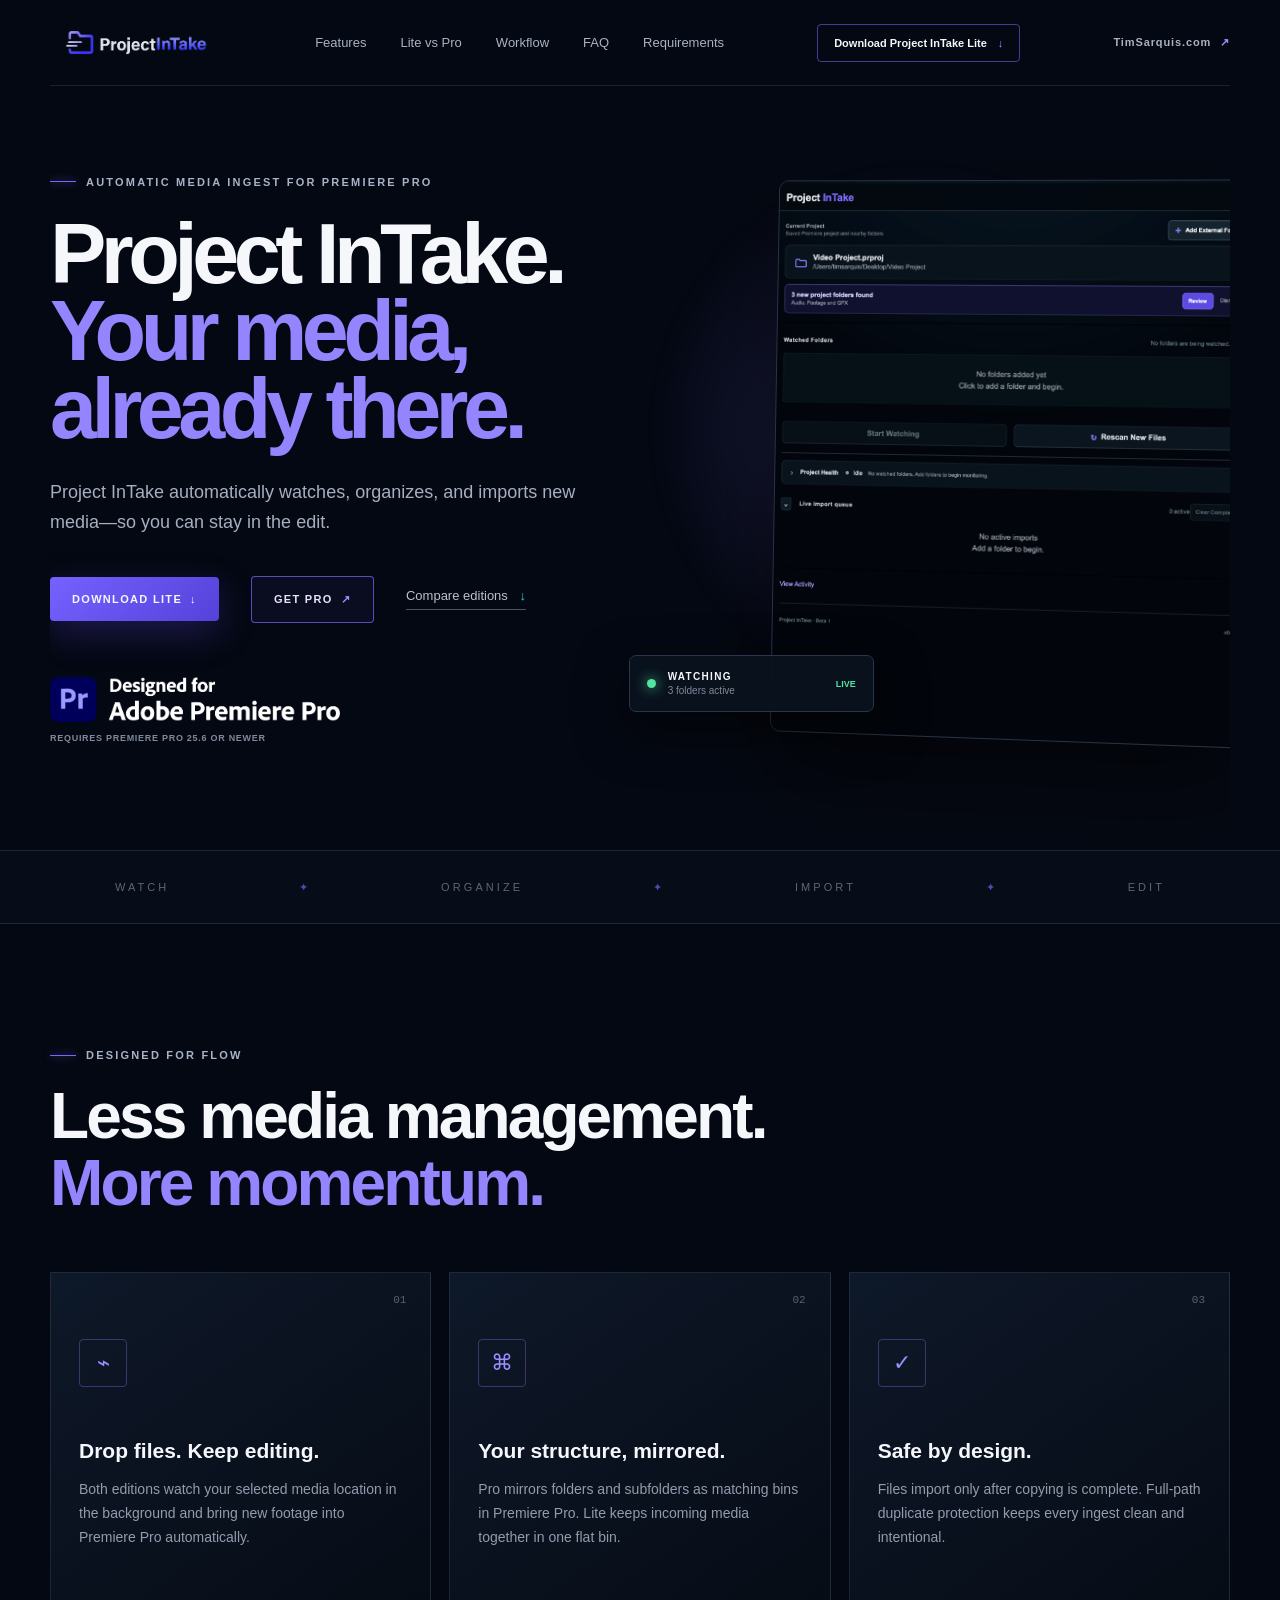
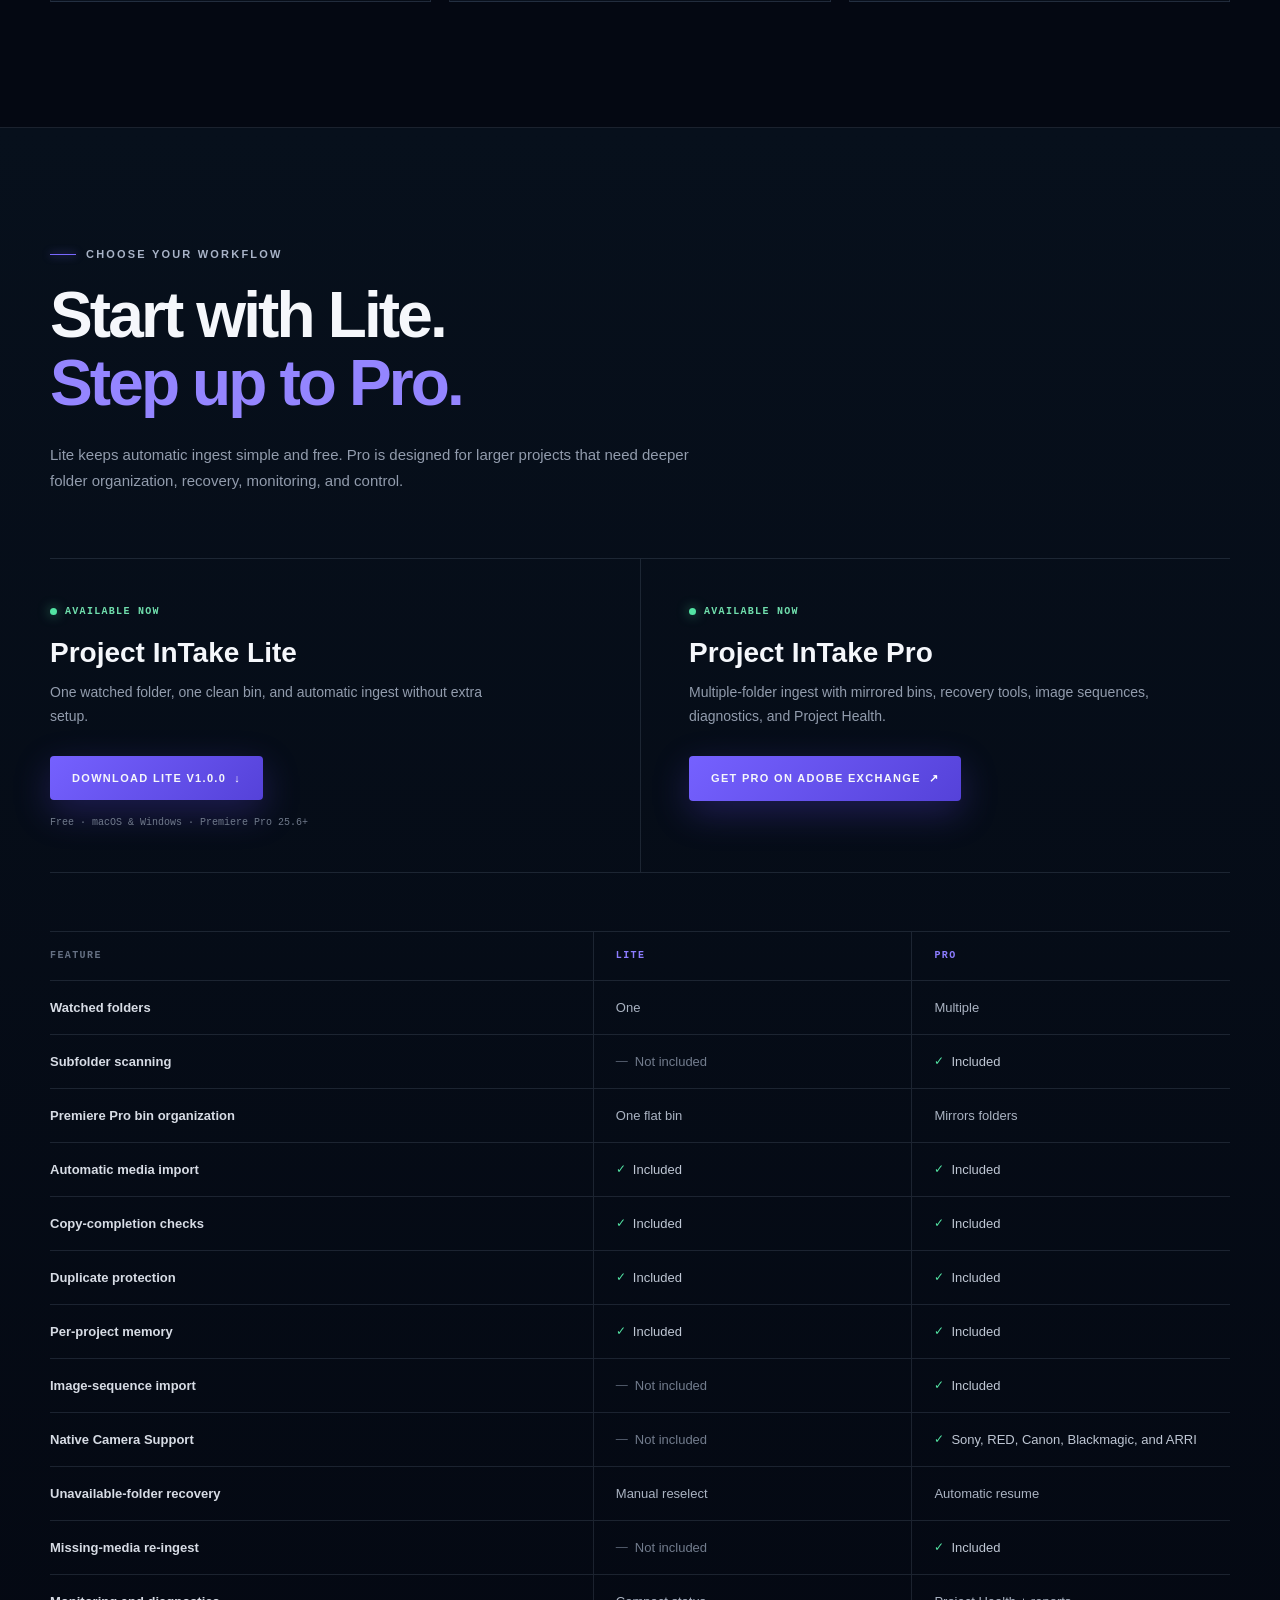
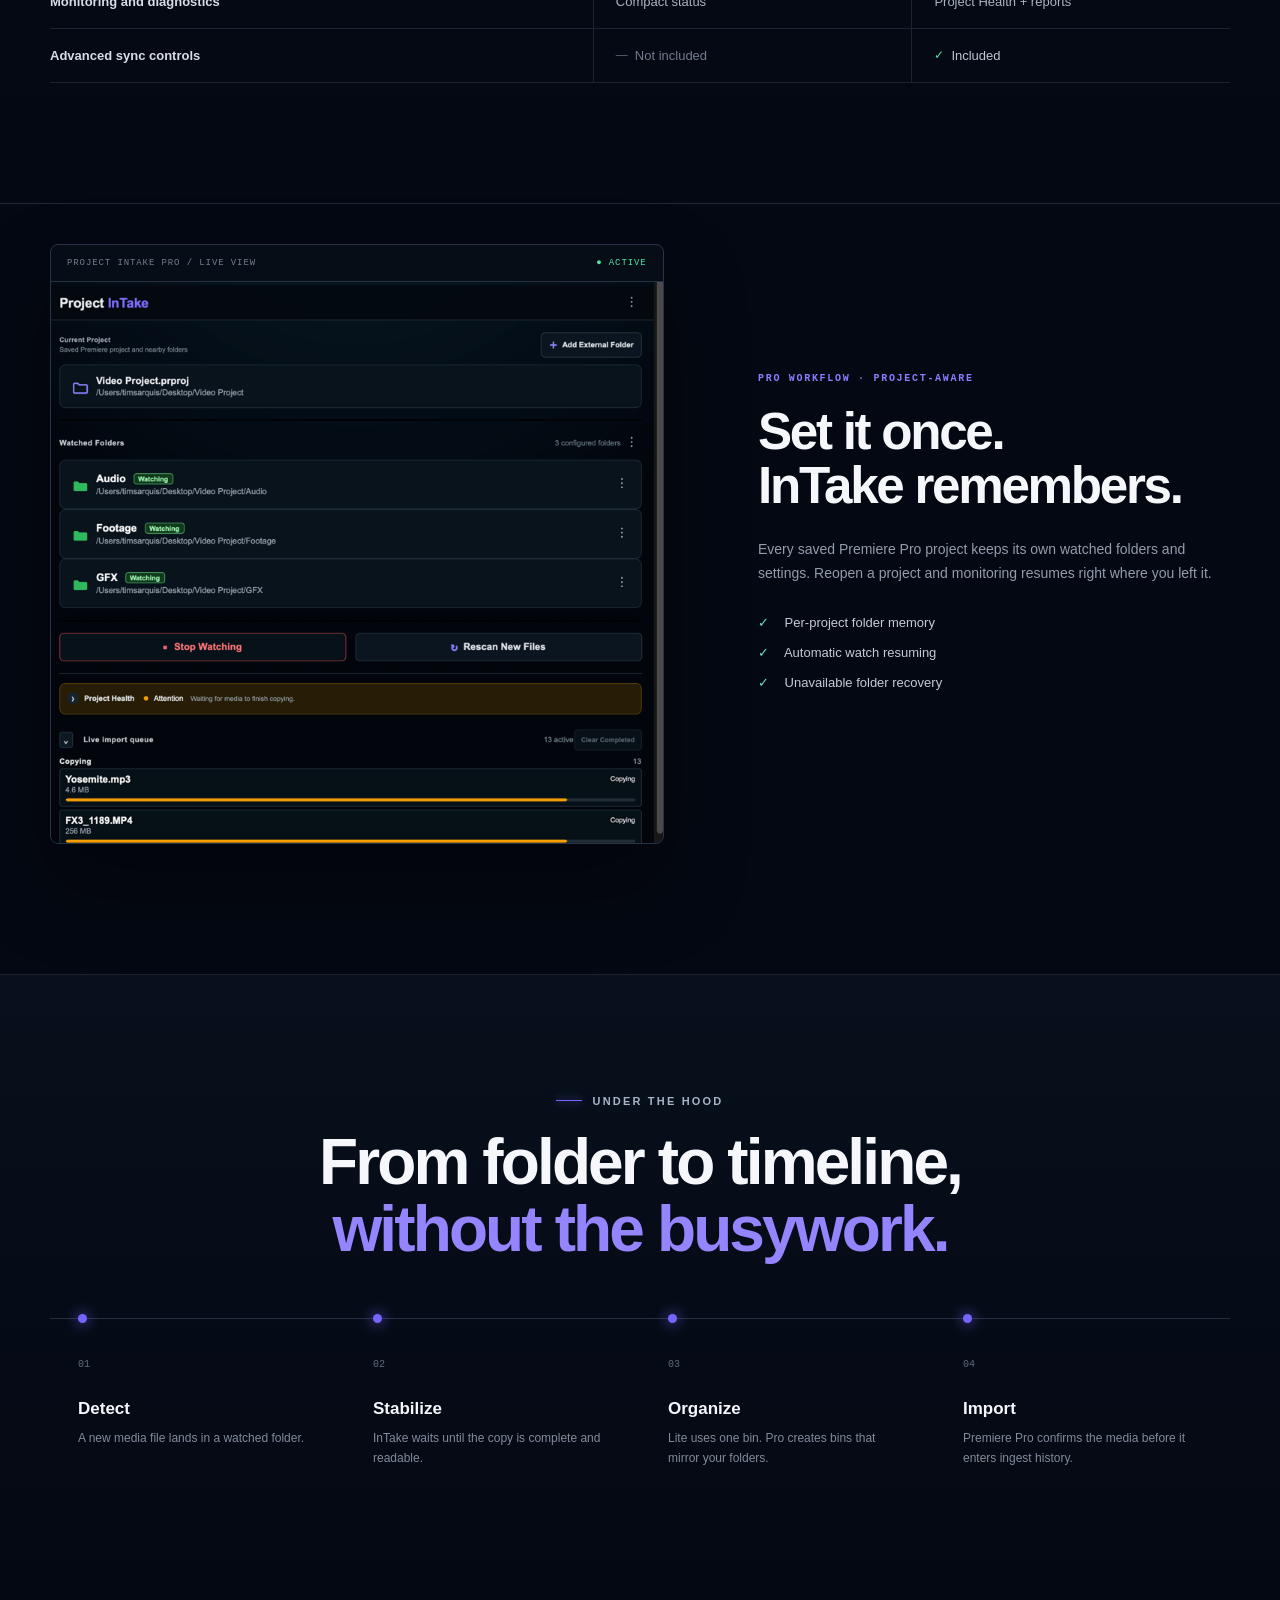
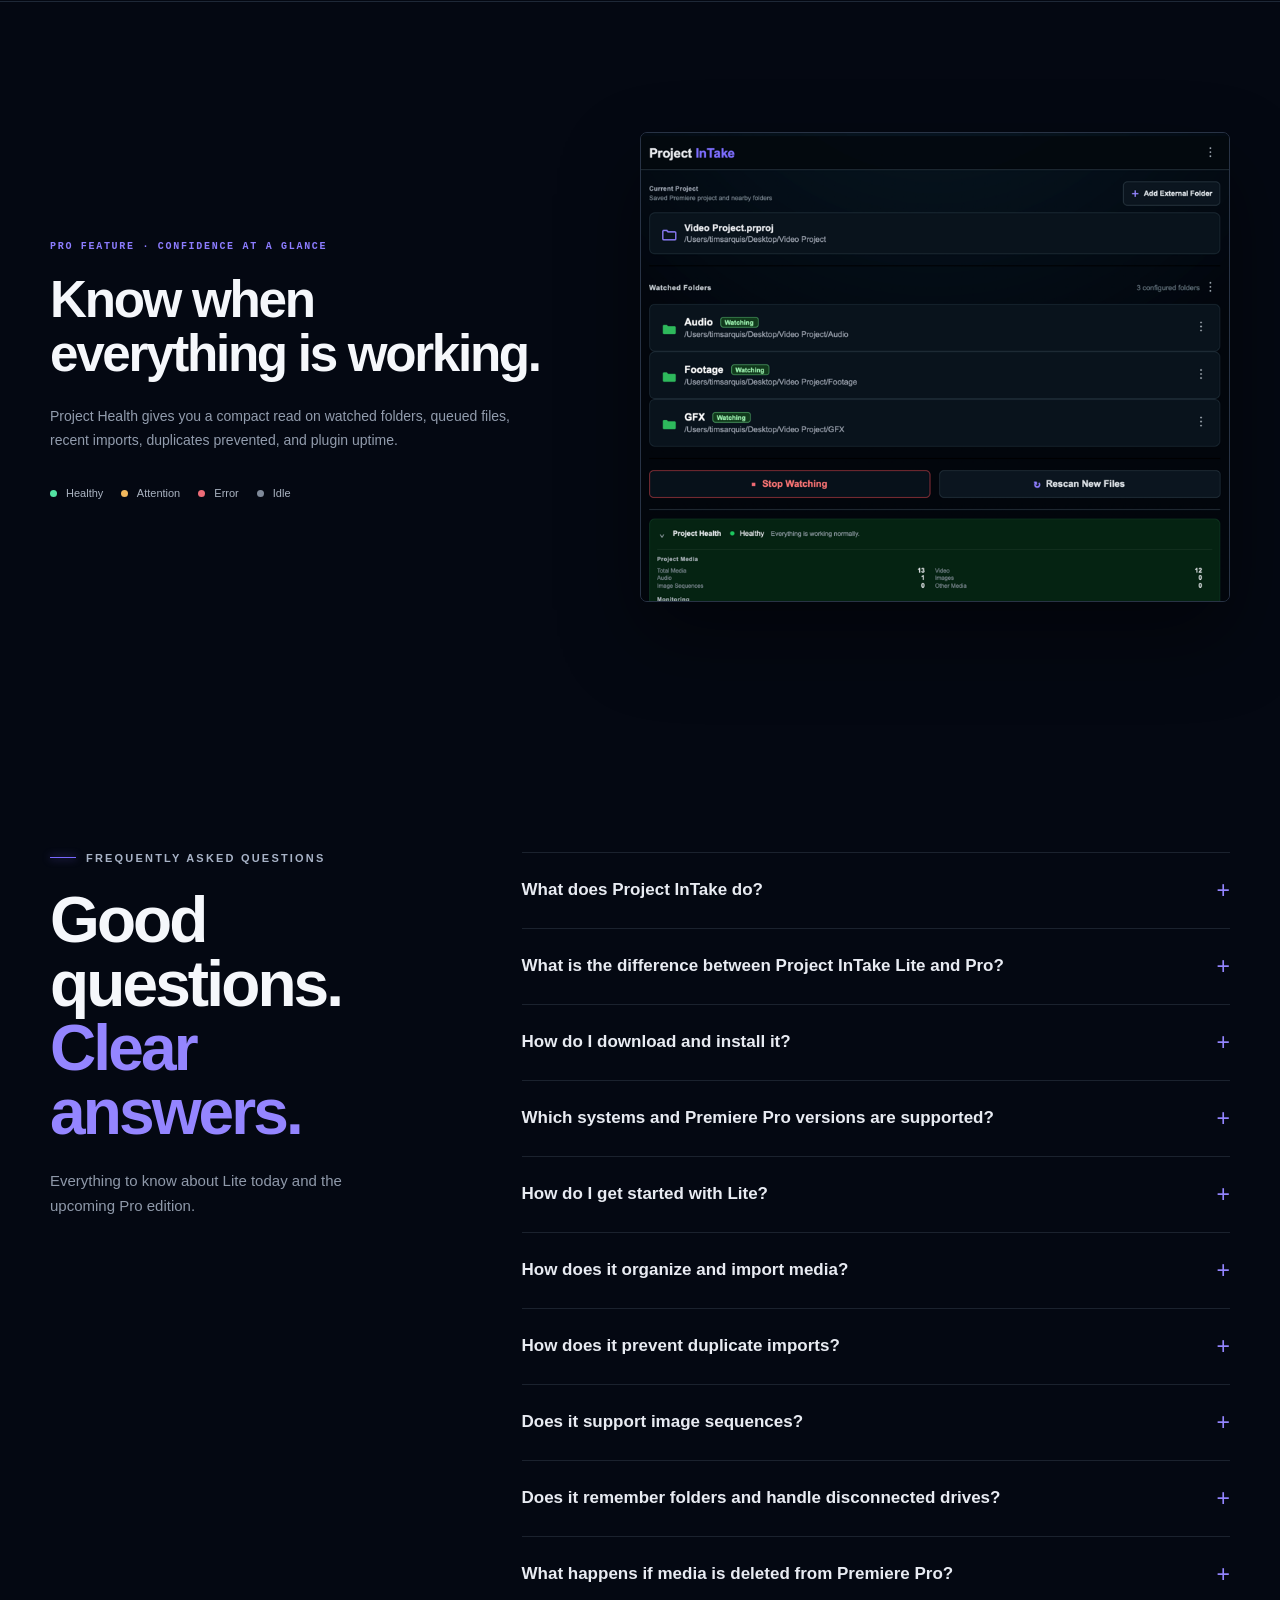
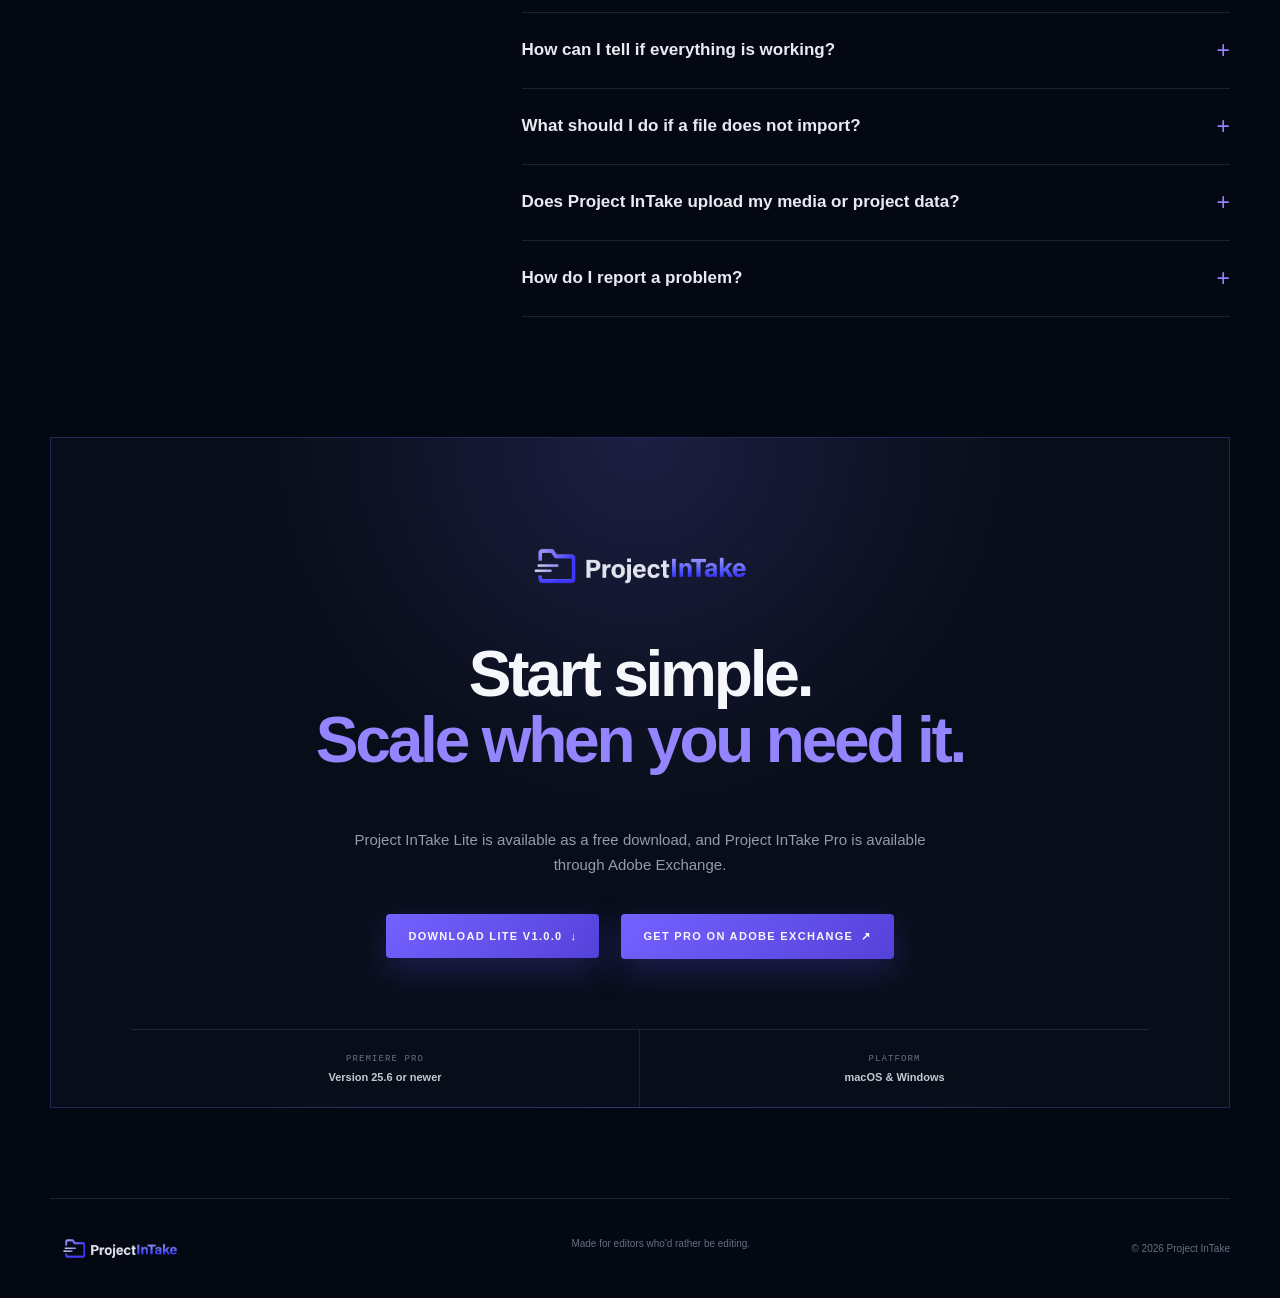
==== commit 0c7152ec: "Add files via upload" ====
--- a/projectintake/index.html
+++ b/projectintake/index.html
@@ -8,7 +8,7 @@
     <meta name="theme-color" content="#040812">
     <link rel="canonical" href="https://timsarquis.com/projectintake/">
     <link rel="icon" href="./assets/project-intake-icon.svg" type="image/svg+xml">
-    <link rel="stylesheet" href="./styles.css?v=20260805-1">
+    <link rel="stylesheet" href="./styles.css?v=20260806-2">
     <meta property="og:type" content="website">
     <meta property="og:title" content="Project InTake Lite &amp; Pro">
     <meta property="og:description" content="Automatic media ingest for Premiere Pro. Download Lite or compare the advanced Pro workflow.">
@@ -31,6 +31,8 @@
             "@id": "https://timsarquis.com/projectintake/#software",
             "name": "Project InTake Pro",
             "url": "https://timsarquis.com/projectintake/",
+            "sameAs": "https://exchange.adobe.com/apps/cc/544294e3?pluginId=544294e3&workflow=share",
+            "downloadUrl": "https://exchange.adobe.com/apps/cc/544294e3?pluginId=544294e3&workflow=share",
             "description": "A Premiere Pro plugin that watches folders, organizes new media, and imports it automatically.",
             "applicationCategory": "MultimediaApplication",
             "applicationSubCategory": "Premiere Pro media ingest plugin",
@@ -84,7 +86,7 @@
                 "name": "How do I download and install it?",
                 "acceptedAnswer": {
                   "@type": "Answer",
-                  "text": "Project InTake Lite is available as a free ZIP download containing the installer and README. Unzip the download, quit Premiere Pro, open the installer, follow the installation prompts, reopen Premiere Pro, and open Project InTake Lite from the plugin panel. Pro is currently in testing and is planned for a future marketplace release."
+                  "text": "Project InTake Lite is available as a free ZIP download containing the installer and README. Unzip the download, quit Premiere Pro, open the installer, follow the installation prompts, reopen Premiere Pro, and open Project InTake Lite from the plugin panel. Project InTake Pro is available through Adobe Exchange."
                 }
               },
               {
@@ -208,11 +210,12 @@
           <p>Project InTake automatically watches, organizes, and imports new media—so you can stay in the edit.</p>
           <div class="hero-actions">
             <a class="button primary" href="./downloads/Project-InTake-Lite-v1.0.0.zip" download>Download Lite <span>↓</span></a>
+            <a class="button secondary" href="https://exchange.adobe.com/apps/cc/544294e3?pluginId=544294e3&amp;workflow=share" target="_blank" rel="noopener noreferrer">Get Pro <span>↗</span></a>
             <a class="text-link" href="#compare">Compare editions <span>↓</span></a>
           </div>
           <div class="compat">
-            <span>COMPATIBILITY</span>
-            <strong>Premiere Pro<br>25.6+</strong>
+            <img src="./assets/designed-for-adobe-premiere-pro.png" alt="Designed for Adobe Premiere Pro" width="1446" height="226">
+            <strong>Requires Premiere Pro 25.6 or newer</strong>
           </div>
         </div>
         <div class="hero-visual">
@@ -278,10 +281,10 @@
               <small>Free · macOS &amp; Windows · Premiere Pro 25.6+</small>
             </div>
             <div class="edition-summary pro-summary">
-              <span class="edition-status">Coming soon</span>
+              <span class="edition-status available">Available now</span>
               <h3>Project InTake Pro</h3>
               <p>Multiple-folder ingest with mirrored bins, recovery tools, image sequences, diagnostics, and Project Health.</p>
-              <span class="pro-marketplace">Planned for a future marketplace release</span>
+              <a class="button primary" href="https://exchange.adobe.com/apps/cc/544294e3?pluginId=544294e3&amp;workflow=share" target="_blank" rel="noopener noreferrer">Get Pro on Adobe Exchange <span>↗</span></a>
             </div>
           </div>
 
@@ -431,7 +434,7 @@
           <details>
             <summary>How do I download and install it?</summary>
             <div class="faq-answer">
-              <p><a href="./downloads/Project-InTake-Lite-v1.0.0.zip" download>Download Project InTake Lite v1.0.0</a> directly from this page. The ZIP includes the installer and README. Pro is currently in testing and is planned for a future marketplace release.</p>
+              <p><a href="./downloads/Project-InTake-Lite-v1.0.0.zip" download>Download Project InTake Lite v1.0.0</a> directly from this page. The ZIP includes the installer and README. <a href="https://exchange.adobe.com/apps/cc/544294e3?pluginId=544294e3&amp;workflow=share" target="_blank" rel="noopener noreferrer">Project InTake Pro is available through Adobe Exchange</a>.</p>
               <ol>
                 <li>Quit Premiere Pro.</li>
                 <li>Unzip the download, then double-click the Project InTake Lite <code>.ccx</code> file.</li>
@@ -520,10 +523,10 @@
       <section class="install shell" id="install">
         <img class="install-logo" src="./assets/project-intake-logo.png" alt="Project InTake" width="747" height="219" loading="lazy">
         <h2>Start simple.<br><em>Scale when you need it.</em></h2>
-        <p>Project InTake Lite is available now as a free download. Pro is currently in testing and is planned for a future marketplace release.</p>
+        <p>Project InTake Lite is available as a free download, and Project InTake Pro is available through Adobe Exchange.</p>
         <div class="install-actions">
           <a class="button primary" href="./downloads/Project-InTake-Lite-v1.0.0.zip" download>Download Lite v1.0.0 <span>↓</span></a>
-          <span>Pro coming soon</span>
+          <a class="button primary" href="https://exchange.adobe.com/apps/cc/544294e3?pluginId=544294e3&amp;workflow=share" target="_blank" rel="noopener noreferrer">Get Pro on Adobe Exchange <span>↗</span></a>
         </div>
         <div class="requirements" id="requirements">
           <div><span>PREMIERE PRO</span><strong>Version 25.6 or newer</strong></div>
--- a/projectintake/styles.css
+++ b/projectintake/styles.css
@@ -36,10 +36,14 @@
 .button { display: inline-flex; align-items: center; justify-content: center; padding: 16px 22px; border-radius: 4px; text-transform: uppercase; font-size: 11px; letter-spacing: .12em; font-weight: 800; }
 .button.primary { background: linear-gradient(135deg, #7561ff, #5542d9); box-shadow: 0 12px 36px rgba(89,67,220,.3); }
 .button.primary span { color: white; }
+.button.secondary { border: 1px solid rgba(121,104,255,.7); color: #e7e3ff; background: rgba(121,104,255,.06); transition: border-color .2s ease, background-color .2s ease; }
+.button.secondary:hover { border-color: #9b8fff; background: rgba(121,104,255,.14); }
+.button.secondary span { color: #9e92ff; margin-left: 8px; }
 .text-link { color: #b9c1cf; font-size: 13px; border-bottom: 1px solid #4b5261; padding-bottom: 6px; }
 .text-link span { color: var(--cyan); margin-left: 8px; }
-.compat { display: flex; align-items: center; gap: 12px; color: #7f8999; font-size: 9px; letter-spacing: .16em; }
-.compat strong { color: #bcc4d2; font-size: 10px; line-height: 1.35; letter-spacing: .03em; }
+.compat { display: flex; flex-direction: column; align-items: flex-start; gap: 10px; }
+.compat img { display: block; width: min(290px, 100%); height: auto; }
+.compat strong { color: #7f8999; font-size: 9px; line-height: 1.35; letter-spacing: .08em; text-transform: uppercase; }
 .hero-visual { position: relative; height: 600px; }
 .orb { position: absolute; width: 540px; height: 540px; border-radius: 50%; background: radial-gradient(circle, rgba(62,211,235,.18), rgba(121,104,255,.12) 38%, transparent 70%); top: 0; left: 5%; filter: blur(8px); }
 .screen { background: #080f18; border: 1px solid #283345; border-radius: 10px; overflow: hidden; box-shadow: 0 40px 90px rgba(0,0,0,.55); }
